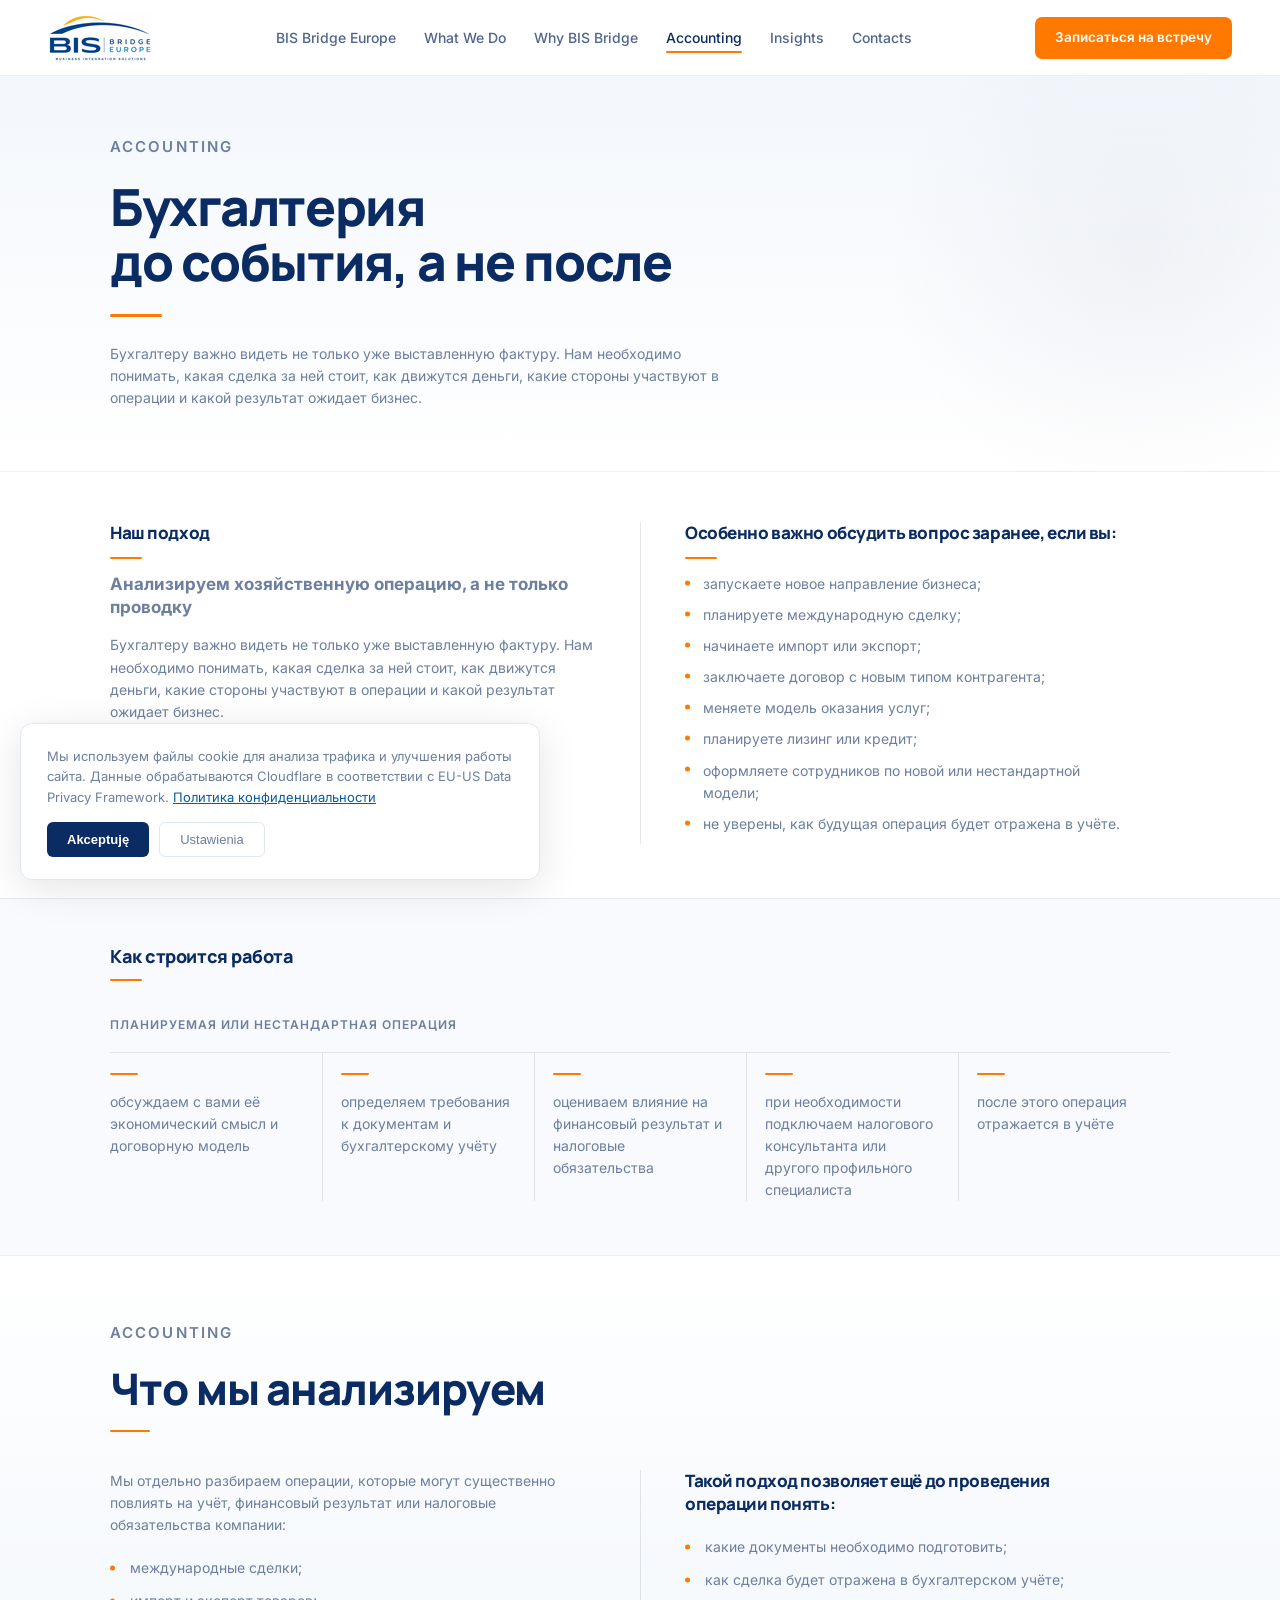
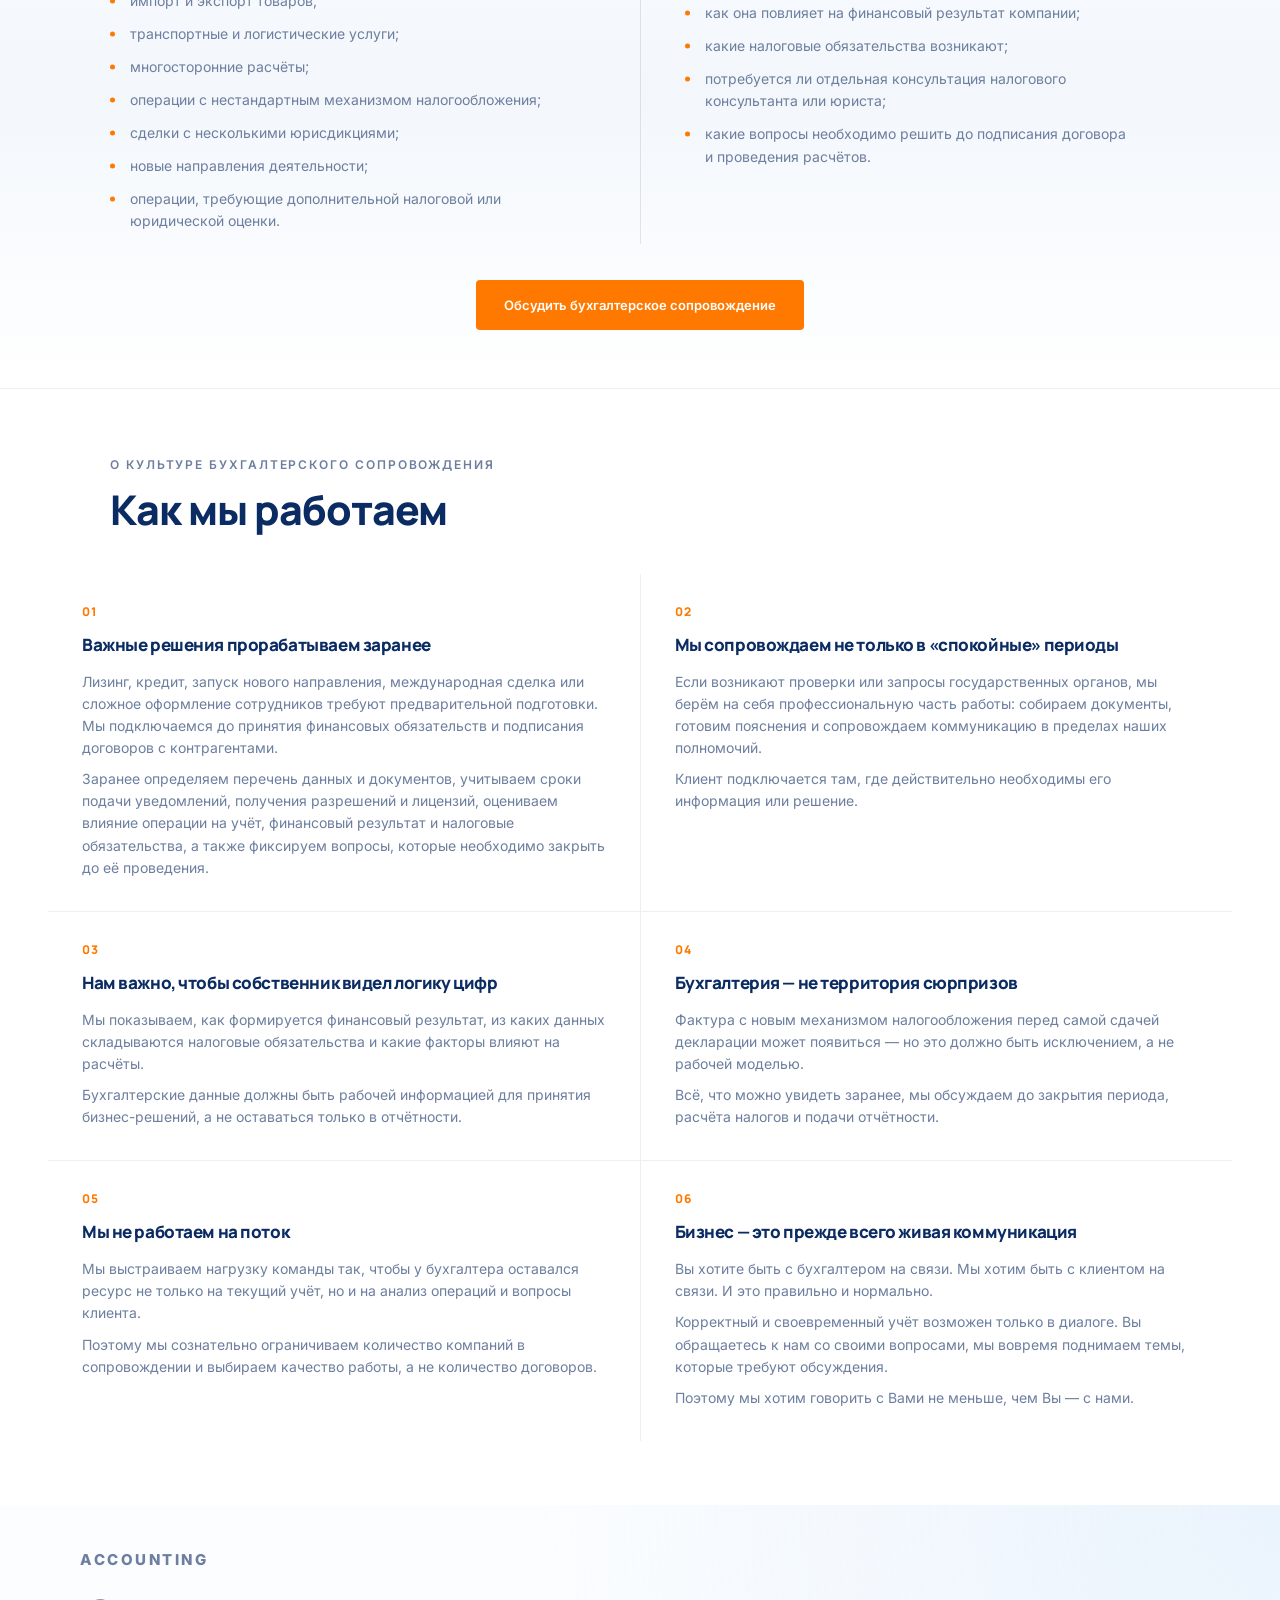
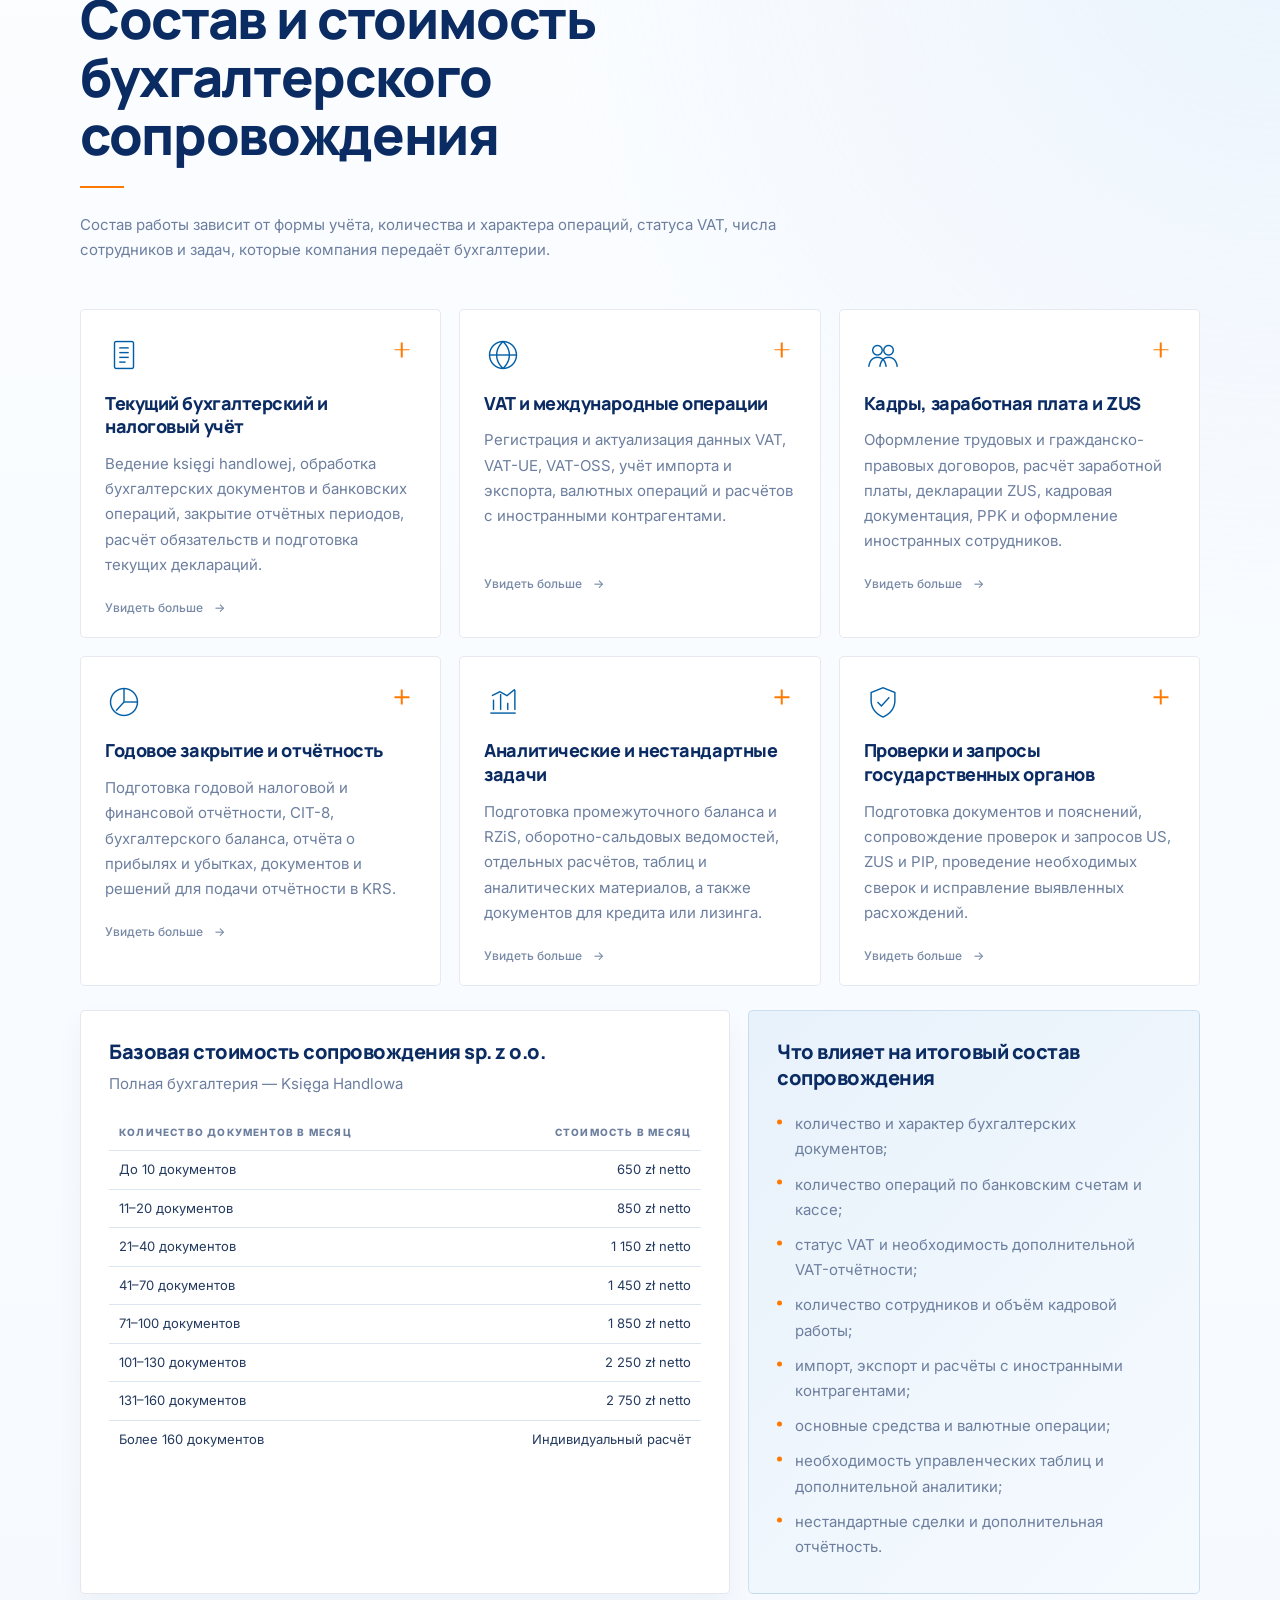
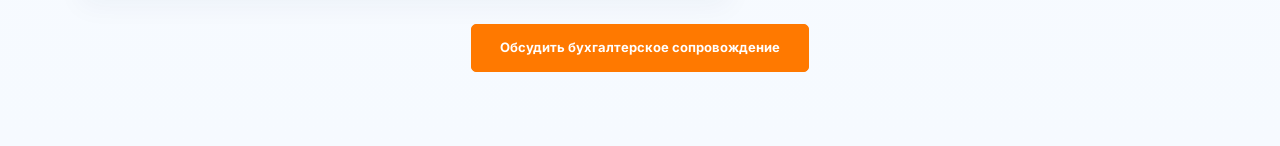
==== accounting.html @ 885279cf "Add files via upload" ====
<!DOCTYPE html>
<html lang="ru">
<head>
  <meta charset="UTF-8">
  <meta name="viewport" content="width=device-width, initial-scale=1.0">
  <meta name="robots" content="index, follow">
  <meta name="description" content="Полный комплекс услуг по регистрации Sp. z o.o., открытию счетов в банках ЕС, юридическому и бухгалтерскому сопровождению вашей компании.">
  <title>Accounting | BIS Bridge Europe</title>
  <meta property="og:title" content="BIS BRIDGE EUROPE | Интеграция и сопровождение бизнеса в ЕС">
  <meta property="og:description" content="Полный комплекс услуг по регистрации Sp. z o.o., открытию счетов в банках ЕС, юридическому и бухгалтерскому сопровождению вашей компании.">
  <meta property="og:type" content="website">
  <link rel="preconnect" href="https://fonts.googleapis.com">
  <link rel="preconnect" href="https://fonts.gstatic.com" crossorigin>
  <link href="https://fonts.googleapis.com/css2?family=Inter:wght@400;500;600&family=Manrope:wght@600;700;800&display=swap" rel="stylesheet">
  












































  <link rel="stylesheet" href="site.css">
</head>
<body data-page="accounting">
<bis-bridge-nav></bis-bridge-nav>
<script>
(() => {
  const host = document.querySelector('bis-bridge-nav');
  if (!host) return;
  const active = document.body.dataset.page || '';
  const root = host.attachShadow({mode:'open'});
  const links = [
    ['home','index.html','BIS Bridge Europe'],
    ['what','what-we-do.html','What We Do'],
    ['why','why-bis-bridge.html','Why BIS Bridge'],
    ['accounting','accounting.html','Accounting'],
    ['insights','#','Insights'],
    ['contacts','contacts.html','Contacts']
  ];
  root.innerHTML = `
    <style>
      :host{display:block;width:100%;height:76px;position:relative;z-index:500;}
      *,*::before,*::after{box-sizing:border-box;margin:0;padding:0}
      a{color:inherit;text-decoration:none}
      .header{position:relative;width:100%;height:76px;background:rgba(255,255,255,.96);backdrop-filter:blur(14px);border-bottom:1px solid rgba(11,43,99,.08);font-family:'Inter',sans-serif;color:#0b2b63;}
      .header-inner{width:min(1320px,100%);height:100%;margin:0 auto;padding:0 48px;display:flex;align-items:center;justify-content:space-between;gap:30px;}
      .logo img{width:104px;height:48px;object-fit:contain;display:block;}
      nav{flex:1;}
      .main-menu{display:flex;align-items:center;justify-content:center;gap:28px;list-style:none;}
      .main-menu a{position:relative;font-size:14px;font-weight:500;color:#0b2b63;opacity:.72;white-space:nowrap;}
      .main-menu a.active{opacity:1;}
      .main-menu a.active::after{content:'';position:absolute;left:0;right:0;bottom:-7px;height:2px;border-radius:10px;background:#ff7900;}
      .header-button{min-height:42px;padding:0 20px;display:inline-flex;align-items:center;justify-content:center;border-radius:7px;background:#ff7900;color:#fff;font-size:13.5px;font-weight:600;white-space:nowrap;}
      @media(max-width:1100px){.header-inner{padding-left:28px;padding-right:28px}.main-menu{gap:18px}.main-menu a{font-size:13px}}
      @media(max-width:940px){.main-menu{display:none}}
      @media(max-width:680px){:host{height:70px}.header{height:70px}.header-inner{padding-left:20px;padding-right:20px}.header-button{display:none}}
    </style>
    <header class="header">
      <div class="header-inner">
        <a href="index.html" class="logo" aria-label="BIS Bridge Europe"><img src="bis-bridge-logo.png" alt="BIS Bridge Europe"></a>
        <nav aria-label="Основная навигация"><ul class="main-menu">
          ${links.map(([key,href,label]) => `<li><a href="${href}" class="${active===key?'active':''}">${label}</a></li>`).join('')}
        </ul></nav>
        <a href="contacts.html#contact-form" class="header-button">Записаться на встречу</a>
      </div>
    </header>`;
})();
</script>
<!-- ========== ЭКРАН: БУХГАЛТЕРСКОЕ СОПРОВОЖДЕНИЕ ========== -->


<section class="acc-hero" aria-label="Бухгалтерия">
  <div class="acc-shell">
    <p class="acc-kicker">ACCOUNTING</p>
    <h2 class="acc-hero-title">
      Бухгалтерия<br>до события, а не после
    </h2>
    <p class="acc-hero-text">
      Бухгалтеру важно видеть не только уже выставленную фактуру.
      Нам необходимо понимать, какая сделка за ней стоит, как движутся деньги,
      какие стороны участвуют в операции и какой результат ожидает бизнес.
    </p>
  </div>
</section>

<section class="acc-approach" aria-label="Наш подход">
  <div class="acc-shell">
    <div class="acc-two-col">
      <article class="acc-col">
        <h3 class="acc-col-title">Наш подход</h3>
        <p class="acc-col-subtitle">Анализируем хозяйственную операцию, а не только проводку</p>
        <p class="acc-col-text">
          Бухгалтеру важно видеть не только уже выставленную фактуру.
          Нам необходимо понимать, какая сделка за ней стоит, как движутся деньги,
          какие стороны участвуют в операции и какой результат ожидает бизнес.
        </p>
      </article>
      <article class="acc-col">
        <h3 class="acc-col-title">Особенно важно обсудить вопрос заранее, если вы:</h3>
        <ul class="acc-list">
          <li>запускаете новое направление бизнеса;</li>
          <li>планируете международную сделку;</li>
          <li>начинаете импорт или экспорт;</li>
          <li>заключаете договор с новым типом контрагента;</li>
          <li>меняете модель оказания услуг;</li>
          <li>планируете лизинг или кредит;</li>
          <li>оформляете сотрудников по новой или нестандартной модели;</li>
          <li>не уверены, как будущая операция будет отражена в учёте.</li>
        </ul>
      </article>
    </div>
  </div>
</section>

<section class="acc-process" aria-label="Как строится работа">
  <div class="acc-shell">
    <div class="acc-process-head">
      <h3 class="acc-process-title">Как строится работа</h3>
    </div>
    <p class="acc-process-start">Планируемая или нестандартная операция</p>
    <div class="acc-steps">
      <article class="acc-step">
        <p>обсуждаем с вами её экономический смысл и договорную модель</p>
      </article>
      <article class="acc-step">
        <p>определяем требования к документам и бухгалтерскому учёту</p>
      </article>
      <article class="acc-step">
        <p>оцениваем влияние на финансовый результат и налоговые обязательства</p>
      </article>
      <article class="acc-step">
        <p>при необходимости подключаем налогового консультанта или другого профильного специалиста</p>
      </article>
      <article class="acc-step">
        <p>после этого операция отражается в учёте</p>
      </article>
    </div>
  </div>
</section>

<section class="acc-analysis" aria-label="Что мы анализируем">
  <div class="acc-shell">
    <header class="acc-analysis-header">
      <p class="acc-kicker">ACCOUNTING</p>
      <h2 class="acc-analysis-title">Что мы анализируем</h2>
    </header>
    <div class="acc-two-col">
      <article class="acc-col">
        <p class="acc-analysis-intro">
          Мы отдельно разбираем операции, которые могут существенно повлиять
          на учёт, финансовый результат или налоговые обязательства компании:
        </p>
        <ul class="acc-analysis-list">
          <li>международные сделки;</li>
          <li>импорт и экспорт товаров;</li>
          <li>транспортные и логистические услуги;</li>
          <li>многосторонние расчёты;</li>
          <li>операции с нестандартным механизмом налогообложения;</li>
          <li>сделки с несколькими юрисдикциями;</li>
          <li>новые направления деятельности;</li>
          <li>операции, требующие дополнительной налоговой или юридической оценки.</li>
        </ul>
      </article>
      <article class="acc-col">
        <h3 class="acc-analysis-subtitle">Такой подход позволяет ещё до проведения операции понять:</h3>
        <ul class="acc-analysis-list">
          <li>какие документы необходимо подготовить;</li>
          <li>как сделка будет отражена в бухгалтерском учёте;</li>
          <li>как она повлияет на финансовый результат компании;</li>
          <li>какие налоговые обязательства возникают;</li>
          <li>потребуется ли отдельная консультация налогового консультанта или юриста;</li>
          <li>какие вопросы необходимо решить до подписания договора и проведения расчётов.</li>
        </ul>
      </article>
    </div>
    <div class="acc-cta">
      <a class="acc-cta-btn" href="contacts.html#contact-form">Обсудить бухгалтерское сопровождение</a>
    </div>
  </div>
</section>

<!-- ========== КУЛЬТУРА БУХГАЛТЕРСКОГО СОПРОВОЖДЕНИЯ ========== -->


<section class="acc-culture" aria-label="О культуре бухгалтерского сопровождения">
  <div class="acc-shell">
    <header class="acc-culture-header">
      <p class="acc-culture-label">О культуре бухгалтерского сопровождения</p>
      <h2 class="acc-culture-title">Как мы работаем</h2>
      <p class="acc-culture-intro"></p>
    </header>
  </div>

  <div style="max-width:1320px;margin:0 auto;padding:0 48px;">
    <div class="acc-culture-grid">

      <article class="acc-culture-card">
        <span class="acc-culture-num">01</span>
        <h3 class="acc-culture-card-title">Важные решения прорабатываем заранее</h3>
        <p class="acc-culture-card-text">Лизинг, кредит, запуск нового направления, международная сделка или сложное оформление сотрудников требуют предварительной подготовки. Мы подключаемся до принятия финансовых обязательств и подписания договоров с контрагентами.</p>
        <p class="acc-culture-card-text">Заранее определяем перечень данных и документов, учитываем сроки подачи уведомлений, получения разрешений и лицензий, оцениваем влияние операции на учёт, финансовый результат и налоговые обязательства, а также фиксируем вопросы, которые необходимо закрыть до её проведения.</p>
      </article>

      <article class="acc-culture-card">
        <span class="acc-culture-num">02</span>
        <h3 class="acc-culture-card-title">Мы сопровождаем не только в «спокойные» периоды</h3>
        <p class="acc-culture-card-text">Если возникают проверки или запросы государственных органов, мы берём на себя профессиональную часть работы: собираем документы, готовим пояснения и сопровождаем коммуникацию в пределах наших полномочий.</p>
        <p class="acc-culture-card-text">Клиент подключается там, где действительно необходимы его информация или решение.</p>
      </article>

      <article class="acc-culture-card">
        <span class="acc-culture-num">03</span>
        <h3 class="acc-culture-card-title">Нам важно, чтобы собственник видел логику цифр</h3>
        <p class="acc-culture-card-text">Мы показываем, как формируется финансовый результат, из каких данных складываются налоговые обязательства и какие факторы влияют на расчёты.</p>
        <p class="acc-culture-card-text">Бухгалтерские данные должны быть рабочей информацией для принятия бизнес-решений, а не оставаться только в отчётности.</p>
      </article>

      <article class="acc-culture-card">
        <span class="acc-culture-num">04</span>
        <h3 class="acc-culture-card-title">Бухгалтерия — не территория сюрпризов</h3>
        <p class="acc-culture-card-text">Фактура с новым механизмом налогообложения перед самой сдачей декларации может появиться — но это должно быть исключением, а не рабочей моделью.</p>
        <p class="acc-culture-card-text">Всё, что можно увидеть заранее, мы обсуждаем до закрытия периода, расчёта налогов и подачи отчётности.</p>
      </article>

      <article class="acc-culture-card">
        <span class="acc-culture-num">05</span>
        <h3 class="acc-culture-card-title">Мы не работаем на поток</h3>
        <p class="acc-culture-card-text">Мы выстраиваем нагрузку команды так, чтобы у бухгалтера оставался ресурс не только на текущий учёт, но и на анализ операций и вопросы клиента.</p>
        <p class="acc-culture-card-text">Поэтому мы сознательно ограничиваем количество компаний в сопровождении и выбираем качество работы, а не количество договоров.</p>
      </article>

      <article class="acc-culture-card">
        <span class="acc-culture-num">06</span>
        <h3 class="acc-culture-card-title">Бизнес — это прежде всего живая коммуникация</h3>
        <p class="acc-culture-card-text">Вы хотите быть с бухгалтером на связи. Мы хотим быть с клиентом на связи. И это правильно и нормально.</p>
        <p class="acc-culture-card-text">Корректный и своевременный учёт возможен только в диалоге. Вы обращаетесь к нам со своими вопросами, мы вовремя поднимаем темы, которые требуют обсуждения.</p>
        <p class="acc-culture-card-text">Поэтому мы хотим говорить с Вами не меньше, чем Вы — с нами.</p>
      </article>

    </div>

  </div>
</section>
  

  <section class="accounting-pricing" aria-labelledby="accounting-pricing-title">
    <div class="ap-shell">

      <header class="ap-header">
        <p class="ap-kicker">ACCOUNTING</p>
        <h2 class="ap-title" id="accounting-pricing-title">
          Состав и стоимость<br>
          бухгалтерского сопровождения
        </h2>
        <p class="ap-lead">
          Состав работы зависит от формы учёта, количества и характера операций,
          статуса VAT, числа сотрудников и задач, которые компания передаёт бухгалтерии.
        </p>
      </header>

      <div class="ap-services">

        <article class="ap-service">
          <div class="ap-service__main">
            <div class="ap-service__top">
              <div class="ap-icon" aria-hidden="true">
                <img src="accounting-service-1.png" alt="" aria-hidden="true">
              </div>
              <button class="ap-toggle" type="button" aria-label="Раскрыть описание"></button>
            </div>
            <h3>Текущий бухгалтерский и налоговый учёт</h3>
            <p class="ap-service__summary">
              Ведение księgi handlowej, обработка бухгалтерских документов и банковских операций,
              закрытие отчётных периодов, расчёт обязательств и подготовка текущих деклараций.
            </p>
            <div class="ap-more">Увидеть больше <span>→</span></div>
          </div>
          <div class="ap-service__details">
            <div class="ap-service__details-inner">
              <p>
                Ведение księgi handlowej, обработка бухгалтерских документов и банковских операций,
                закрытие отчётных периодов, расчёт обязательств и подготовка текущих деклараций.
              </p>
            </div>
          </div>
        </article>

        <article class="ap-service">
          <div class="ap-service__main">
            <div class="ap-service__top">
              <div class="ap-icon" aria-hidden="true">
                <img src="accounting-service-2.png" alt="" aria-hidden="true">
              </div>
              <button class="ap-toggle" type="button" aria-label="Раскрыть описание"></button>
            </div>
            <h3>VAT и международные операции</h3>
            <p class="ap-service__summary">
              Регистрация и актуализация данных VAT, VAT-UE, VAT-OSS, учёт импорта и экспорта,
              валютных операций и расчётов с иностранными контрагентами.
            </p>
            <div class="ap-more">Увидеть больше <span>→</span></div>
          </div>
          <div class="ap-service__details">
            <div class="ap-service__details-inner">
              <p>
                Регистрация и актуализация данных VAT, VAT-UE, VAT-OSS, учёт импорта и экспорта,
                валютных операций и расчётов с иностранными контрагентами.
              </p>
            </div>
          </div>
        </article>

        <article class="ap-service">
          <div class="ap-service__main">
            <div class="ap-service__top">
              <div class="ap-icon" aria-hidden="true">
                <img src="accounting-service-3.png" alt="" aria-hidden="true">
              </div>
              <button class="ap-toggle" type="button" aria-label="Раскрыть описание"></button>
            </div>
            <h3>Кадры, заработная плата и ZUS</h3>
            <p class="ap-service__summary">
              Оформление трудовых и гражданско-правовых договоров, расчёт заработной платы,
              декларации ZUS, кадровая документация, PPK и оформление иностранных сотрудников.
            </p>
            <div class="ap-more">Увидеть больше <span>→</span></div>
          </div>
          <div class="ap-service__details">
            <div class="ap-service__details-inner">
              <p>
                Оформление трудовых и гражданско-правовых договоров, расчёт заработной платы,
                декларации ZUS, кадровая документация, PPK и оформление иностранных сотрудников.
              </p>
            </div>
          </div>
        </article>

        <article class="ap-service">
          <div class="ap-service__main">
            <div class="ap-service__top">
              <div class="ap-icon" aria-hidden="true">
                <img src="accounting-service-4.png" alt="" aria-hidden="true">
              </div>
              <button class="ap-toggle" type="button" aria-label="Раскрыть описание"></button>
            </div>
            <h3>Годовое закрытие и отчётность</h3>
            <p class="ap-service__summary">
              Подготовка годовой налоговой и финансовой отчётности, CIT-8, бухгалтерского баланса,
              отчёта о прибылях и убытках, документов и решений для подачи отчётности в KRS.
            </p>
            <div class="ap-more">Увидеть больше <span>→</span></div>
          </div>
          <div class="ap-service__details">
            <div class="ap-service__details-inner">
              <p>
                Подготовка годовой налоговой и финансовой отчётности, CIT-8, бухгалтерского баланса,
                отчёта о прибылях и убытках, документов и решений для подачи отчётности в KRS.
              </p>
            </div>
          </div>
        </article>

        <article class="ap-service">
          <div class="ap-service__main">
            <div class="ap-service__top">
              <div class="ap-icon" aria-hidden="true">
                <img src="accounting-service-5.png" alt="" aria-hidden="true">
              </div>
              <button class="ap-toggle" type="button" aria-label="Раскрыть описание"></button>
            </div>
            <h3>Аналитические и нестандартные задачи</h3>
            <p class="ap-service__summary">
              Подготовка промежуточного баланса и RZiS, оборотно-сальдовых ведомостей,
              отдельных расчётов, таблиц и аналитических материалов, а также документов для кредита или лизинга.
            </p>
            <div class="ap-more">Увидеть больше <span>→</span></div>
          </div>
          <div class="ap-service__details">
            <div class="ap-service__details-inner">
              <p>
                Подготовка промежуточного баланса и RZiS, оборотно-сальдовых ведомостей,
                отдельных расчётов, таблиц и аналитических материалов, а также документов для кредита или лизинга.
              </p>
            </div>
          </div>
        </article>

        <article class="ap-service">
          <div class="ap-service__main">
            <div class="ap-service__top">
              <div class="ap-icon" aria-hidden="true">
                <img src="accounting-service-6.png" alt="" aria-hidden="true">
              </div>
              <button class="ap-toggle" type="button" aria-label="Раскрыть описание"></button>
            </div>
            <h3>Проверки и запросы государственных органов</h3>
            <p class="ap-service__summary">
              Подготовка документов и пояснений, сопровождение проверок и запросов US, ZUS и PIP,
              проведение необходимых сверок и исправление выявленных расхождений.
            </p>
            <div class="ap-more">Увидеть больше <span>→</span></div>
          </div>
          <div class="ap-service__details">
            <div class="ap-service__details-inner">
              <p>
                Подготовка документов и пояснений, сопровождение проверок и запросов US, ZUS и PIP,
                проведение необходимых сверок и исправление выявленных расхождений.
              </p>
            </div>
          </div>
        </article>

      </div>

      <div class="ap-lower">

        <section class="ap-panel ap-panel--price" aria-labelledby="price-title">
          <h3 id="price-title">Базовая стоимость сопровождения sp. z o.o.</h3>
          <p class="ap-panel__sub">Полная бухгалтерия — Księga Handlowa</p>

          <div class="ap-price-scroll">
            <table class="ap-price-table">
              <thead>
                <tr>
                  <th>Количество документов в месяц</th>
                  <th>Стоимость в месяц</th>
                </tr>
              </thead>
              <tbody>
                <tr><td>До 10 документов</td><td>650 zł netto</td></tr>
                <tr><td>11–20 документов</td><td>850 zł netto</td></tr>
                <tr><td>21–40 документов</td><td>1 150 zł netto</td></tr>
                <tr><td>41–70 документов</td><td>1 450 zł netto</td></tr>
                <tr><td>71–100 документов</td><td>1 850 zł netto</td></tr>
                <tr><td>101–130 документов</td><td>2 250 zł netto</td></tr>
                <tr><td>131–160 документов</td><td>2 750 zł netto</td></tr>
                <tr><td>Более 160 документов</td><td>Индивидуальный расчёт</td></tr>
              </tbody>
            </table>
          </div>
        </section>

        <section class="ap-panel ap-panel--factors" aria-labelledby="factors-title">
          <h3 id="factors-title">Что влияет на итоговый состав сопровождения</h3>

          <ul class="ap-factors">
            <li>количество и характер бухгалтерских документов;</li>
            <li>количество операций по банковским счетам и кассе;</li>
            <li>статус VAT и необходимость дополнительной VAT-отчётности;</li>
            <li>количество сотрудников и объём кадровой работы;</li>
            <li>импорт, экспорт и расчёты с иностранными контрагентами;</li>
            <li>основные средства и валютные операции;</li>
            <li>необходимость управленческих таблиц и дополнительной аналитики;</li>
            <li>нестандартные сделки и дополнительная отчётность.</li>
          </ul>
        </section>

      </div>

      <div class="ap-cta">
        <a class="ap-button" href="contacts.html#contact-form">
          Обсудить бухгалтерское сопровождение
        </a>
      </div>

    </div>
  </section>

  <script>
    document.querySelectorAll(".ap-service").forEach((card) => {
      const button = card.querySelector(".ap-toggle");

      button.addEventListener("click", () => {
        const isOpen = card.classList.toggle("is-open");
        button.setAttribute("aria-expanded", String(isOpen));
      });

      card.addEventListener("keydown", (event) => {
        if (event.key === "Escape") {
          card.classList.remove("is-open");
          button.setAttribute("aria-expanded", "false");
        }
      });
    });
  </script>


<!-- COOKIE -->
<div class="cookie hidden" id="cookie">
  <p>Мы используем файлы cookie для анализа трафика и улучшения работы сайта. Данные обрабатываются Cloudflare в соответствии с EU-US Data Privacy Framework. <a onclick="openPrivacy()">Политика конфиденциальности</a></p>
  <div class="cookie-btns">
    <button class="c-acc" onclick="acceptCookie()">Akceptuję</button>
    <button class="c-set" onclick="declineCookie()">Ustawienia</button>
  </div>
</div>

<!-- PRIVACY MODAL -->
<div class="modal-overlay" id="privacy-modal">
  <div class="modal">
    <button class="modal-close" onclick="closePrivacy()">✕</button>
    <h2>Polityka Prywatności</h2>
    <div class="modal-sub">RODO / GDPR · Ostatnia aktualizacja: 2025</div>
    <h3>1. Administrator danych</h3>
    <p><strong>INTEGRIA GROUP Sp. z o.o.</strong><br>NIP: 6793358307<br>ul. Zamknięta 10 lok. 1.5, 30-554 Kraków, Polska<br>E-mail: <a href="mailto:info@bisbridge.eu" style="color:#005ea6">info@bisbridge.eu</a></p>
    <h3>2. Cel przetwarzania danych</h3>
    <ul><li>Obsługa zapytań przesłanych przez formularz kontaktowy</li><li>Przygotowanie ofert i zawarcie umów</li><li>Analiza ruchu na stronie (Cloudflare Analytics)</li></ul>
    <h3>3. Prawa użytkownika</h3>
    <ul><li>Prawo dostępu do danych</li><li>Prawo do sprostowania danych</li><li>Prawo do usunięcia danych (prawo do bycia zapomnianym)</li><li>Prawo do cofnięcia zgody w dowolnym momencie</li></ul>
    <h3>4. Przekazywanie danych</h3>
    <p>Dane mogą być przetwarzane przez Cloudflare Inc. w ramach EU-US Data Privacy Framework.</p>
    <h3>5. Kontakt</h3>
    <p><a href="mailto:info@bisbridge.eu" style="color:#005ea6">info@bisbridge.eu</a></p>
    <div style="margin-top:28px;text-align:right">
      <button onclick="closePrivacy()" style="background:#0b2b63;color:#fff;border:none;padding:10px 24px;border-radius:6px;font-size:14px;font-weight:600;cursor:pointer">Zamknij</button>
    </div>
  </div>
</div>


<script>
(() => {
  const cookie = document.getElementById('cookie');
  const modal = document.getElementById('privacy-modal');
  if (cookie && !localStorage.getItem('cookie-ok')) {
    setTimeout(() => cookie.classList.remove('hidden'), 1500);
  }
  window.acceptCookie = function(){ localStorage.setItem('cookie-ok','1'); if(cookie) cookie.classList.add('hidden'); };
  window.declineCookie = function(){ localStorage.setItem('cookie-ok','0'); if(cookie) cookie.classList.add('hidden'); };
  window.openPrivacy = function(){ if(modal) modal.classList.add('open'); };
  window.closePrivacy = function(){ if(modal) modal.classList.remove('open'); };
  if (modal) modal.addEventListener('click', e => { if(e.target===modal) window.closePrivacy(); });
})();
</script>
</body>
</html>
---- site.css ----
*,*::before,*::after{box-sizing:border-box;margin:0;padding:0}
    :root{
      --navy:#0b2b63;
      --navy2:#005ea6;
      --orange:#ff7900;
      --orange2:#ff7900;
      --white:#fff;
      --gray:#6d7f9f;
      --F:'Manrope',sans-serif;
      --B:'Inter',sans-serif;
    }
    html{scroll-behavior:smooth}
    body{font-family:var(--B);color:var(--navy);background:#fff;-webkit-font-smoothing:antialiased;overflow-x:hidden}

    /* ══ NAV ══ */
    nav{
      position:fixed;top:0;left:0;right:0;z-index:200;
      background:rgba(255,255,255,0.97);
      backdrop-filter:blur(14px);
      border-bottom:1px solid rgba(11,27,61,0.08);
      height:72px;
    }
    .nav-in{
      max-width:1320px;margin:0 auto;height:100%;
      padding:0 48px;
      display:flex;align-items:center;justify-content:space-between;
    }
    .logo{display:flex;align-items:center;text-decoration:none}
    .logo-img{height:48px;width:auto;display:block}
    .logo-top{display:flex;align-items:center;gap:8px}
    .logo-bis{font-family:var(--F);font-weight:800;font-size:24px;color:var(--navy);letter-spacing:-.01em}
    .logo-div{width:1px;height:26px;background:rgba(11,27,61,0.2)}
    .logo-right{display:flex;flex-direction:column;line-height:1.15}
    .logo-be{font-family:var(--F);font-weight:700;font-size:12px;color:var(--navy);letter-spacing:.06em}
    .logo-sub{font-size:7.5px;font-weight:500;letter-spacing:.2em;color:var(--gray);text-transform:uppercase;margin-top:4px}
    .nl{display:flex;align-items:center;gap:28px;list-style:none}
    .nl a{font-size:14px;font-weight:500;color:var(--navy);opacity:.72;text-decoration:none;transition:opacity .2s;white-space:nowrap}
    .nl a:hover,.act{opacity:1 !important}
    .act{border-bottom:2px solid var(--orange);padding-bottom:2px}
    .nav-btn{
      opacity:1 !important;
      display:inline-flex;align-items:center;gap:7px;
      background:var(--orange2);color:#fff !important;
      padding:10px 20px;border-radius:7px;
      font-size:13.5px !important;font-weight:600 !important;
      transition:background .2s !important;border-bottom:none !important;
    }
    .nav-btn:hover{background:var(--orange) !important}
    .burger{display:none;flex-direction:column;gap:5px;background:none;border:none;cursor:pointer;padding:4px}
    .burger span{display:block;width:24px;height:2px;background:var(--navy);border-radius:2px}

    /* ══ HERO — фото на весь экран ══ */
    .hero{
      position:relative;
      width:100%;
      min-height:100vh;
      padding-top:72px;
      overflow:hidden;
      background:#C8DDF0;
    }

    /* Фото — абсолютный фон */
    .hero-bg{
      position:absolute;
      inset:0;
      z-index:0;
    }
    .hero-bg img{
      width:100%;height:100%;
      object-fit:cover;
      object-position:center center;
      display:block;
    }
    /* Градиент — делает левую часть читаемой */
    .hero-bg::after{
      content:'';
      position:absolute;inset:0;
      background:linear-gradient(
        to right,
        rgba(237,244,253,0.96) 0%,
        rgba(220,235,250,0.90) 28%,
        rgba(200,220,242,0.65) 50%,
        rgba(180,205,235,0.20) 70%,
        rgba(180,205,235,0) 100%
      );
    }

    /* Контент поверх фото */
    .hero-content{
      position:relative;
      z-index:10;
      padding:90px 72px 0;
      max-width:640px;
    }

    .h1-dark{
      font-family:var(--F);
      font-size:clamp(44px,5.5vw,72px);
      font-weight:800;line-height:1.05;
      color:var(--navy);
    }
    .h1-orange{
      font-family:var(--F);
      font-size:clamp(44px,5.5vw,72px);
      font-weight:800;line-height:1.05;
      color:var(--orange2);
      margin-bottom:20px;
    }
    .rule{width:44px;height:3px;background:var(--orange);border-radius:2px;margin-bottom:22px}
    .hero-sub{
      font-size:17px;font-weight:400;
      color:var(--navy);opacity:.78;
      line-height:1.7;max-width:420px;
      margin-bottom:40px;
    }

    /* Кнопки */
    .btns{display:flex;gap:14px;flex-wrap:wrap}
    .btn-f{
      display:inline-flex;align-items:center;gap:8px;
      background:var(--orange2);color:#fff;
      padding:14px 28px;border-radius:7px;
      font-size:15px;font-weight:600;text-decoration:none;
      transition:background .2s,transform .15s;
    }
    .btn-f:hover{background:var(--orange);transform:translateY(-1px)}
    .btn-o{
      display:inline-flex;align-items:center;gap:8px;
      background:rgba(255,255,255,0.75);color:var(--navy);
      padding:14px 24px;border-radius:7px;
      font-size:15px;font-weight:500;text-decoration:none;
      border:1.5px solid rgba(11,27,61,0.22);
      backdrop-filter:blur(6px);
      transition:border-color .2s,background .2s;
    }
    .btn-o:hover{border-color:var(--navy);background:rgba(255,255,255,0.9)}
    .arr{width:15px;height:15px;stroke:currentColor;fill:none;stroke-width:2;stroke-linecap:round}

    /* ══ 3 ИКОНКИ — внизу hero поверх фото ══ */
    .pillars-wrap{
      position:relative;
      z-index:10;
      padding:48px 72px 56px;
    }
    .pillars{
      display:flex;
      gap:0;
      max-width:560px;
      border-top:1px solid rgba(11,27,61,0.15);
      padding-top:32px;
    }
    .pill{
      flex:1;
      padding-right:32px;
      border-right:1px solid rgba(11,27,61,0.12);
      margin-right:32px;
    }
    .pill:last-child{border-right:none;padding-right:0;margin-right:0}
    .pill-icon{
      width:40px;height:40px;
      margin-bottom:16px;
    }
    .pill-icon svg{
      width:40px;height:40px;
      stroke:var(--navy);fill:none;
      stroke-width:1.5;stroke-linecap:round;stroke-linejoin:round;
    }
    .pill-t{
      font-family:var(--F);
      font-size:14px;font-weight:700;
      color:var(--navy);margin-bottom:6px;
    }
    .pill-d{font-size:13px;color:var(--gray);line-height:1.55}

    /* ══ COOKIE ══ */
    .cookie{
      position:fixed;bottom:20px;left:20px;
      max-width:520px;background:#fff;
      border:1px solid #e2e8f0;border-radius:12px;
      padding:22px 26px;box-shadow:0 8px 40px rgba(0,0,0,.11);
      z-index:999;
    }
    .cookie.hidden{display:none}
    .cookie p{font-size:13px;color:var(--gray);line-height:1.6;margin-bottom:14px}
    .cookie p a{color:var(--navy2);text-decoration:underline;cursor:pointer}
    .cookie-btns{display:flex;gap:10px}
    .c-acc{background:var(--navy);color:#fff;border:none;padding:9px 20px;border-radius:6px;font-size:13px;font-weight:600;cursor:pointer;transition:background .2s}
    .c-acc:hover{background:var(--navy2)}
    .c-set{background:transparent;color:var(--gray);border:1px solid #e2e8f0;padding:9px 20px;border-radius:6px;font-size:13px;cursor:pointer}

    /* ══ MODAL ══ */
    .modal-overlay{display:none;position:fixed;inset:0;background:rgba(11,27,61,.45);z-index:1000;align-items:center;justify-content:center;padding:20px}
    .modal-overlay.open{display:flex}
    .modal{background:#fff;border-radius:14px;max-width:660px;width:100%;max-height:85vh;overflow-y:auto;padding:40px;box-shadow:0 20px 60px rgba(0,0,0,.18)}
    .modal h2{font-family:var(--F);font-size:22px;font-weight:800;color:var(--navy);margin-bottom:6px}
    .modal-sub{font-size:13px;color:var(--gray);margin-bottom:24px}
    .modal h3{font-family:var(--F);font-size:15px;font-weight:700;color:var(--navy);margin:20px 0 8px}
    .modal p,.modal li{font-size:13.5px;color:#374151;line-height:1.7}
    .modal ul{padding-left:18px;margin-top:6px}
    .modal-close{float:right;background:none;border:none;font-size:22px;color:var(--gray);cursor:pointer}

    .next{padding:80px 48px;text-align:center;color:var(--gray);font-size:13px;background:#f8fafc;border-top:1px solid #e8eef5}

/* ══ SCREEN 2 — WHAT WE DO ══ */
.s2{position:relative;overflow:hidden;padding:110px 64px 96px;background:radial-gradient(circle at 84% -10%,rgba(173,211,242,.34),transparent 34%),linear-gradient(180deg,#EAF4FD 0%,#F7FBFF 24%,#FBFDFF 58%,#F4F9FE 100%)}
.s2::before{content:"";position:absolute;inset:0;pointer-events:none;background:radial-gradient(circle at 6% 3%,rgba(255,255,255,.95),transparent 28%),radial-gradient(circle at 50% 100%,rgba(213,230,246,.32),transparent 42%)}
.s2-container{position:relative;z-index:1;width:min(1240px,100%);margin:0 auto}
.s2-intro{max-width:100%;margin-bottom:58px;text-align:center}
.s2-title{font-family:var(--F);font-size:clamp(32px,3.8vw,56px);line-height:1.05;font-weight:800;letter-spacing:-.03em;color:var(--navy);margin-bottom:18px}
.s2-sub{max-width:600px;font-size:18px;line-height:1.7;color:var(--gray);margin:0 auto}
.s2-services{display:grid;grid-template-columns:repeat(6,minmax(0,1fr));gap:18px;align-items:stretch;margin-bottom:80px}
.s2-card{grid-column:span 2;min-height:300px;display:flex;flex-direction:column;padding:34px 30px 30px;background:rgba(255,255,255,.88);border:1px solid rgba(255,255,255,.74);border-radius:22px;box-shadow:0 18px 45px rgba(25,56,104,.08);backdrop-filter:blur(8px);transition:transform .25s ease,box-shadow .25s ease,background .25s ease}
.s2-card--offset{grid-column:2 / span 2}
.s2-card:last-child{grid-column:4 / span 2}
.s2-card:hover{transform:translateY(-4px);box-shadow:0 24px 60px rgba(25,56,104,.12);background:#fff}
.s2-num{font-size:12px;font-weight:700;letter-spacing:.18em;color:var(--orange2);margin-bottom:22px}
.s2-card-title{font-family:var(--F);font-size:20px;line-height:1.32;font-weight:800;color:var(--navy);margin-bottom:16px}
.s2-card-text{font-size:15px;line-height:1.7;color:var(--gray);margin-bottom:26px}
.s2-more{margin-top:auto;align-self:flex-start;display:inline-flex;align-items:center;gap:8px;color:var(--orange2);font-size:14px;font-weight:600;text-decoration:none}
.s2-more span{display:inline-block;transition:transform .2s ease}
.s2-card:hover .s2-more span{transform:translateX(5px)}
.s2-system{text-align:center}
.s2-sys-head{font-family:var(--F);font-size:28px;line-height:1.15;font-weight:800;color:var(--navy);margin-bottom:32px;max-width:400px;margin-left:auto;margin-right:auto}
.s2-sys-head::after{content:"";display:block;width:44px;height:3px;margin-top:16px;border-radius:99px;background:var(--orange);margin-left:auto;margin-right:auto}
.s2-sys-grid{display:grid;grid-template-columns:repeat(3,minmax(0,1fr));gap:18px}
.s2-sys-item{position:relative;min-height:220px;padding:32px 28px 28px;border:1px solid rgba(255,255,255,.9);border-radius:20px;overflow:hidden;box-shadow:0 16px 40px rgba(25,56,104,.07);transition:transform .25s ease,box-shadow .25s ease}
.s2-sys-item--1{background:rgba(255,255,255,.92)}
.s2-sys-item--2{background:#EAF3FB}
.s2-sys-item--3{background:linear-gradient(180deg,#F9FCFF 0%,#EEF5FC 100%)}
.s2-sys-item::before{content:"";position:absolute;left:0;top:0;bottom:0;width:3px;background:var(--orange);opacity:.9}
.s2-sys-item--2::before{left:0;right:0;top:0;bottom:auto;width:auto;height:3px;background:#2B5D94}
.s2-sys-item--3::before{left:0;right:0;top:0;bottom:auto;width:auto;height:3px;background:var(--orange)}
.s2-sys-item:hover{transform:translateY(-3px);box-shadow:0 22px 50px rgba(25,56,104,.11)}
.s2-sys-icon{width:42px;height:42px;display:flex;align-items:center;justify-content:center;margin-bottom:22px;border-radius:12px;background:rgba(249,115,22,.09);color:var(--orange2)}
.s2-sys-icon--blue{background:rgba(43,93,148,.09);color:#2B5D94}
.s2-sys-icon img{width:22px;height:22px;fill:none;stroke:currentColor;stroke-width:1.7;stroke-linecap:round;stroke-linejoin:round}
.s2-sys-title{font-family:var(--F);font-size:17px;line-height:1.35;font-weight:800;text-transform:uppercase;color:var(--navy);margin-bottom:10px}
.s2-sys-text{font-size:15px;line-height:1.65;color:var(--gray)}
@media(max-width:980px){.s2{padding:80px 30px 68px}.s2-services{grid-template-columns:repeat(2,minmax(0,1fr))}.s2-card,.s2-card--offset,.s2-card:last-child{grid-column:auto}.s2-sys-grid{grid-template-columns:1fr}.s2-sys-item{min-height:0;padding:26px 24px}}
@media(max-width:640px){.s2{padding:60px 20px 52px}.s2-intro{margin-bottom:32px}.s2-sub{font-size:16px}.s2-services{grid-template-columns:1fr;gap:14px;margin-bottom:48px}.s2-card{min-height:0;padding:26px 22px 24px}.s2-card-title{font-size:18px}.s2-sys-head{font-size:22px}.s2-sys-grid{gap:12px}}

    /* ══ RESPONSIVE ══ */
    @media(max-width:960px){
      .nav-in{padding:0 20px}
      .nl{display:none}
      .burger{display:flex}
      .nl.open{display:flex;flex-direction:column;position:absolute;top:72px;left:0;right:0;background:#fff;padding:20px;gap:16px;box-shadow:0 8px 24px rgba(0,0,0,.09);z-index:200}
      .hero-content{padding:48px 20px 0;max-width:100%}
      .hero-bg::after{background:linear-gradient(to bottom,rgba(237,244,253,0.92) 0%,rgba(220,235,250,0.80) 60%,rgba(200,220,242,0.55) 100%)}
      .pillars-wrap{padding:32px 20px 40px}
      .pillars{flex-direction:column;gap:0;border-top:none;max-width:100%}
      .pill{border-right:none;border-bottom:1px solid rgba(11,27,61,.1);padding:0 0 20px;margin:0 0 20px}
      .pill:last-child{border-bottom:none;margin-bottom:0}
    }
    @media(max-width:480px){
      .btns{flex-direction:column}
      .btn-f,.btn-o{justify-content:center}
      .h1-dark,.h1-orange{font-size:36px}
    }
  
    /* ══ SCREEN 3 — BIS BRIDGE MODEL ══ */
:root{
  --bis3-navy:#0b2b63;
  --bis3-blue:#005ea6;
  --bis3-muted:#6d7f9f;
  --bis3-orange:#ff7900;
  --bis3-bg:#eef5fc;
  --bis3-white:#ffffff;
  --bis3-shadow:0 14px 36px rgba(16,47,112,.07);
}
*{box-sizing:border-box}
.bis3-section{
  position:relative;
  overflow:hidden;
  padding:72px 0 84px;
  background:
    radial-gradient(circle at 82% 12%,rgba(216,232,248,.92) 0%,rgba(234,243,252,.75) 34%,rgba(242,248,253,.92) 67%,rgba(236,245,252,1) 100%);
  color:var(--bis3-navy);
  font-family:var(--B,'Inter',Arial,sans-serif);
}
.bis3-section::before{
  content:"";
  position:absolute;
  inset:0 0 0 auto;
  width:58%;
  background:
    linear-gradient(90deg,rgba(238,246,252,1) 0%,rgba(238,246,252,.80) 14%,rgba(238,246,252,.25) 42%,rgba(238,246,252,0) 70%),
    url("architecture-background.png") right top/cover no-repeat;
  opacity:.74;
  pointer-events:none;
}
.bis3-section::after{
  content:"";
  position:absolute;
  inset:0;
  background:linear-gradient(180deg,rgba(255,255,255,.02),rgba(238,246,252,.18) 58%,rgba(238,246,252,.72));
  pointer-events:none;
}
.bis3-wrap{
  position:relative;
  z-index:2;
  width:min(1320px,calc(100% - 48px));
  margin:0 auto;
}
.bis3-head{max-width:100%;margin-bottom:36px;text-align:center}
.bis3-topline{display:block;width:34px;height:3px;border-radius:20px;background:var(--bis3-orange);margin:0 auto 23px}
.bis3-title{font-family:var(--F,'Manrope',Arial,sans-serif);margin:0 0 18px;font-size:clamp(44px,4.4vw,68px);line-height:1;letter-spacing:-.035em;font-weight:800;color:var(--bis3-navy)}
.bis3-subtitle{margin:0 auto;color:var(--bis3-muted);font-size:20px;line-height:1.48}
.bis3-kicker{font-family:var(--F,'Manrope',Arial,sans-serif);margin:0 0 28px;font-size:20px;line-height:1.35;font-weight:800;text-transform:uppercase;color:var(--bis3-navy);text-align:center}
.bis3-stack{width:min(950px,76%);display:flex;flex-direction:column;gap:20px;margin:0 auto}
.bis3-card{
  position:relative;
  display:grid;
  grid-template-columns:78px minmax(0,1fr);
  gap:24px;
  padding:30px 34px 30px 28px;
  border-radius:23px;
  background:linear-gradient(90deg,rgba(255,255,255,.98),rgba(255,255,255,.94) 72%,rgba(255,255,255,.87));
  box-shadow:var(--bis3-shadow);
  backdrop-filter:blur(5px);
  -webkit-backdrop-filter:blur(5px);
  overflow:hidden;
}
.bis3-card::before{
  content:"";
  position:absolute;
  left:0;
  top:16%;
  width:3px;
  height:68%;
  border-radius:0 5px 5px 0;
  background:var(--bis3-orange);
}
.bis3-icon{
  width:70px;height:70px;border-radius:50%;
  display:flex;align-items:center;justify-content:center;
  background:linear-gradient(145deg,#edf4fc,#fbfdff);
  border:1px solid rgba(16,47,112,.06);
}
.bis3-icon img{width:39px;height:39px;fill:none;stroke:var(--bis3-navy);stroke-width:1.75;stroke-linecap:round;stroke-linejoin:round}
.bis3-card h3{font-family:var(--F,'Manrope',Arial,sans-serif);
  position:relative;
  margin:1px 0 9px;
  padding-bottom:9px;
  font-size:25px;
  line-height:1.22;
  font-weight:800;
  color:var(--bis3-navy);
}
.bis3-card h3::after{
  content:"";
  position:absolute;
  left:0;bottom:0;
  width:38px;height:2px;border-radius:20px;
  background:var(--bis3-orange);
}
.bis3-lead{margin:0 0 18px;color:var(--bis3-muted);font-size:16px;line-height:1.48}
.bis3-list{margin:0;padding:0;list-style:none}
.bis3-list li{
  position:relative;
  margin:0 0 10px;
  padding-left:18px;
  font-size:15px;
  line-height:1.56;
  color:var(--bis3-navy);
}
.bis3-list li:last-child{margin-bottom:0}
.bis3-list li::before{
  content:"";
  position:absolute;left:0;top:9px;
  width:5px;height:5px;border-radius:50%;
  background:var(--bis3-orange);
}
.bis3-list strong{font-weight:700;color:var(--bis3-navy)}
.bis3-body{margin:0;font-size:15px;line-height:1.58;color:var(--bis3-navy)}
.bis3-transition{
  width:min(950px,76%);
  margin:22px auto 0;
  display:grid;
  grid-template-columns:72px minmax(230px,1fr) minmax(300px,1.08fr);
  gap:24px;
  align-items:center;
  padding:25px 30px;
  border-radius:22px;
  background:rgba(255,255,255,.76);
  box-shadow:0 8px 24px rgba(25,63,121,.035);
  backdrop-filter:blur(7px);
  -webkit-backdrop-filter:blur(7px);
}
.bis3-transition-icon{
  width:68px;height:68px;border-radius:50%;
  display:flex;align-items:center;justify-content:center;
  background:rgba(255,122,0,.07);
}
.bis3-transition-icon img{width:42px;height:42px;fill:none;stroke:var(--bis3-orange);stroke-width:2;stroke-linecap:round;stroke-linejoin:round}
.bis3-result{margin:0;font-size:16px;line-height:1.5;color:var(--bis3-navy)}
.bis3-result strong{color:var(--bis3-orange);font-weight:700}
.bis3-next small{display:block;margin-bottom:7px;color:var(--bis3-muted);font-size:14px}
.bis3-next h4{font-family:var(--F,'Manrope',Arial,sans-serif);margin:0;font-size:26px;line-height:1.18;font-weight:800;color:var(--bis3-navy)}
@media(max-width:1100px){
  .bis3-stack,.bis3-transition{width:88%}
  .bis3-section::before{width:65%;opacity:.55}
}
@media(max-width:820px){
  .bis3-section{padding:56px 0 66px}
  .bis3-wrap{width:min(100% - 32px,1320px)}
  .bis3-stack,.bis3-transition{width:100%}
  .bis3-card{grid-template-columns:62px minmax(0,1fr);gap:17px;padding:25px 21px}
  .bis3-icon{width:58px;height:58px}
  .bis3-icon img{width:32px;height:32px}
  .bis3-card h3{font-family:var(--F,'Manrope',Arial,sans-serif);font-size:22px}
  .bis3-list li,.bis3-body{font-size:14px}
  .bis3-transition{grid-template-columns:62px 1fr}
  .bis3-next{grid-column:2}
  .bis3-section::before{width:100%;opacity:.24}
}
@media(max-width:560px){
  .bis3-title{font-family:var(--F,'Manrope',Arial,sans-serif);font-size:34px}
  .bis3-subtitle{font-size:17px}
  .bis3-kicker{font-family:var(--F,'Manrope',Arial,sans-serif);font-size:17px}
  .bis3-card{display:block}
  .bis3-icon{margin-bottom:16px}
  .bis3-transition{display:block}
  .bis3-transition-icon{margin-bottom:16px}
  .bis3-result{margin-bottom:20px}
  .bis3-next h4{font-family:var(--F,'Manrope',Arial,sans-serif);font-size:23px}
}


/* ══ ТОЛЬКО БЛОК «МЫ СТРОИМ СИСТЕМУ ДЛЯ ВАС» ══ */
.s2-system{
  text-align:center;
}

.s2-sys-head{
  max-width:none;
  margin:0 auto 18px;
  display:flex;
  align-items:center;
  justify-content:center;
  gap:14px;
  font-family:var(--F);
  font-size:13px;
  line-height:1.2;
  font-weight:700;
  letter-spacing:.16em;
  text-transform:uppercase;
  color:var(--orange2);
}

.s2-sys-head::before,
.s2-sys-head::after{
  content:"";
  display:block;
  width:24px;
  height:1px;
  margin:0;
  background:var(--orange2);
  border-radius:0;
}

.s2-sys-grid{
  display:grid;
  grid-template-columns:repeat(3,minmax(0,1fr));
  gap:18px;
}

.s2-sys-item,
.s2-sys-item--1,
.s2-sys-item--2,
.s2-sys-item--3{
  position:relative;
  min-height:190px;
  padding:30px 28px 28px;
  background:#fff;
  border:1px solid rgba(11,43,99,.13);
  border-radius:0;
  box-shadow:none;
  overflow:hidden;
  text-align:left;
  transition:none;
}

.s2-sys-item::before,
.s2-sys-item--2::before,
.s2-sys-item--3::before{
  content:"";
  position:absolute;
  left:0;
  right:0;
  top:0;
  bottom:auto;
  width:auto;
  height:2px;
  background:var(--orange2);
  opacity:1;
}

.s2-sys-item:hover{
  transform:none;
  box-shadow:none;
  background:#fff;
}

.s2-sys-icon,
.s2-sys-icon--blue{
  display:none !important;
}

.s2-sys-title{
  margin:0 0 12px;
  font-family:var(--F);
  font-size:17px;
  line-height:1.35;
  font-weight:800;
  text-transform:none;
  color:var(--navy);
}

.s2-sys-text{
  margin:0;
  font-size:15px;
  line-height:1.65;
  color:var(--gray);
}

@media(max-width:980px){
  .s2-sys-grid{grid-template-columns:1fr}
  .s2-sys-item,
  .s2-sys-item--1,
  .s2-sys-item--2,
  .s2-sys-item--3{
    min-height:0;
    padding:26px 24px 24px;
  }
}

@media(max-width:640px){
  .s2-sys-head{
    font-size:11px;
    gap:10px;
    letter-spacing:.12em;
  }
  .s2-sys-head::before,
  .s2-sys-head::after{
    width:18px;
  }
}



/* ===== ORIGINAL STYLE BLOCK SEPARATOR ===== */



/* =========================================================
   BIS BRIDGE — BASIC UNIFIED DESIGN SYSTEM
   Геометрия, типографика и ритм приведены к единой системе.
   Контент и функциональность экранов не изменены.
   ========================================================= */
:root{
  --bb-container:1240px;
  --bb-gutter:48px;
  --bb-section-y:96px;
  --bb-line:rgba(11,27,61,.11);
  --bb-line-active:rgba(0,94,166,.58);
  --bb-link:#74819a;
  --bb-link-hover:#0b2b63;
  --bb-card-radius:4px;
  --bb-soft-radius:8px;
  --bb-shadow:0 10px 28px rgba(11,27,61,.045);
}

/* Единый ритм текста */
body{
  font-family:var(--B);
  font-size:16px;
  line-height:1.7;
}
h1,h2,h3,h4,.h1-dark,.h1-orange,.s2-title,.s2-card-title,.s2-sys-head,
.bis3-title,.bis3-card-title,.s4-left h2,.s4-card-title,.s4-panel-title{
  font-family:var(--F);
  letter-spacing:-.025em;
}
p{line-height:1.7}

/* Шапка: логотип и меню больше не накладываются */
.nav-in{
  width:min(var(--bb-container),calc(100% - (var(--bb-gutter) * 2)));
  max-width:none;
  padding:0;
  gap:42px;
}
.logo{
  flex:0 0 auto;
  min-width:178px;
}
.logo-img{height:46px;max-width:168px;object-fit:contain}
.nl{margin-left:auto;gap:30px}
.nl a{font-size:14px;line-height:1.3}

/* Внутренние контейнеры */
.s2-container,
.bis3-inner,
#screen4 .s4-inner{
  width:min(var(--bb-container),calc(100% - (var(--bb-gutter) * 2)));
  max-width:none;
  margin-left:auto;
  margin-right:auto;
}

/* SCREEN 2 — спокойная экспертная геометрия */
.s2{
  padding:var(--bb-section-y) 0;
  background:
    radial-gradient(circle at 84% -10%,rgba(173,211,242,.23),transparent 34%),
    linear-gradient(180deg,#F3F8FD 0%,#FFFFFF 62%,#F7FAFD 100%);
}
.s2-intro{margin-bottom:54px}
.s2-title{
  font-size:clamp(42px,4vw,56px);
  line-height:1.12;
  margin-bottom:18px;
}
.s2-sub{font-size:18px;line-height:1.65;color:#71809d}
.s2-services{gap:26px;margin-bottom:88px}
.s2-card{
  min-height:310px;
  padding:34px 34px 30px;
  background:rgba(255,255,255,.94);
  border:1px solid var(--bb-line);
  border-radius:var(--bb-card-radius);
  box-shadow:none;
  backdrop-filter:none;
  transition:border-color .22s ease,transform .22s ease,box-shadow .22s ease;
}
.s2-card:hover{
  transform:translateY(-3px);
  border-color:var(--bb-line-active);
  box-shadow:var(--bb-shadow);
  background:#fff;
}
.s2-num{font-size:12px;letter-spacing:.16em;color:#6d7b95;margin-bottom:24px}
.s2-card-title{font-size:21px;line-height:1.34;margin-bottom:16px}
.s2-card-text{font-size:16px;line-height:1.7;color:#71809d}
.s2-more{
  color:var(--bb-link);
  font-size:13px;
  font-weight:500;
  letter-spacing:.02em;
}
.s2-more:hover{color:var(--bb-link-hover)}
.s2-system{padding-top:2px}
.s2-sys-head{font-size:34px;margin-bottom:42px}
.s2-sys-grid{gap:26px}
.s2-sys-item{
  min-height:220px;
  padding:32px;
  border:1px solid var(--bb-line);
  border-radius:var(--bb-card-radius);
  box-shadow:none;
  background:#fff;
}
.s2-sys-item::before{width:2px;height:auto}
.s2-sys-item--2::before,.s2-sys-item--3::before{height:2px}
.s2-sys-item:hover{transform:translateY(-2px);box-shadow:var(--bb-shadow)}

/* SCREEN 3 — единые размеры заголовков и отступы */
.bis3-section{padding:var(--bb-section-y) 0}
.bis3-title{font-size:clamp(44px,4.2vw,58px);line-height:1.1}
.bis3-subtitle{font-size:18px;line-height:1.65}
.bis3-card{
  border-radius:var(--bb-soft-radius);
  box-shadow:0 8px 24px rgba(16,47,112,.045);
}

/* SCREEN 4 — roadmap остаётся интерактивным, но становится спокойнее */
#screen4{padding:var(--bb-section-y) 0 0}
#screen4 .s4-inner{gap:58px}
.s4-left h2{font-size:clamp(38px,3.6vw,50px);line-height:1.14}
.s4-left>p:last-child{font-size:16px;line-height:1.75;color:#71809d}
.s4-grid{gap:20px}
.s4-card{
  border-radius:var(--bb-soft-radius);
  border:1px solid var(--bb-line);
  box-shadow:none;
  transition:transform .22s ease,border-color .22s ease,box-shadow .22s ease;
}
.s4-card:hover{
  transform:translateY(-3px);
  border-color:var(--bb-line-active);
  box-shadow:var(--bb-shadow);
}
.s4-card-link{
  color:var(--bb-link);
  font-size:13px;
  font-weight:500;
}
.s4-card:hover .s4-card-link{color:var(--bb-link-hover)}
.s4-footer-strip{
  width:min(920px,calc(100% - (var(--bb-gutter) * 2)));
  margin-top:70px;
  border-radius:var(--bb-soft-radius);
  border:1px solid var(--bb-line);
  box-shadow:none;
}
.s4-panel{box-shadow:-16px 0 46px rgba(11,27,61,.12)}
.s4-panel-btn{border-radius:4px}

/* Кнопки: единая геометрия */
.nav-btn,.btn-f,.btn-o,.s4-footer-cta{
  border-radius:5px;
}

/* Laptop */
@media(max-width:1280px){
  :root{--bb-gutter:36px;--bb-section-y:84px}
  .nav-in{gap:28px}
  .nl{gap:22px}
}

/* Tablet */
@media(max-width:980px){
  :root{--bb-gutter:28px;--bb-section-y:72px}
  .nav-in{width:calc(100% - 40px)}
  .logo{min-width:auto}
  .s2{padding:var(--bb-section-y) 0}
  .s2-container,.bis3-inner,#screen4 .s4-inner{width:calc(100% - 56px)}
}

/* Mobile */
@media(max-width:640px){
  :root{--bb-gutter:20px;--bb-section-y:58px}
  .s2-container,.bis3-inner,#screen4 .s4-inner{width:calc(100% - 40px)}
  .s2-title,.bis3-title,.s4-left h2{font-size:34px}
  .s2-sub,.bis3-subtitle{font-size:16px}
  .s2-card{padding:26px 22px;min-height:0}
  .s4-footer-strip{width:calc(100% - 40px)}
}


/* ===== ORIGINAL STYLE BLOCK SEPARATOR ===== */


/* =========================================================
   BIS BRIDGE — уточнённые пропорции по референсу The Nech
   Более узкая рабочая область, компактнее карточки и шрифты
   ========================================================= */

:root{
  --site-container: 1120px;
  --site-gutter: 32px;
  --section-space: 88px;
  --text-main-size: 15px;
  --text-main-line: 1.68;
  --text-small-size: 13px;
}

/* Единая более узкая сетка */
.nav-in,
.s2-container,
.bis3-container,
.accounting-container,
.accounting-inner,
.analysis-container,
.culture-container,
.section-container,
.container{
  width: min(var(--site-container), calc(100% - (var(--site-gutter) * 2))) !important;
  max-width: var(--site-container) !important;
  margin-left: auto !important;
  margin-right: auto !important;
}

/* Шапка */
.nav-in{
  padding-left: 0 !important;
  padding-right: 0 !important;
}
.nl{gap:24px !important}
.nl a{font-size:13px !important}
.nav-btn{
  padding:10px 18px !important;
  font-size:13px !important;
}

/* Общая типографика */
body{
  font-size:var(--text-main-size);
}
p,
li{
  line-height:var(--text-main-line);
}
.eyebrow,
.kicker,
.section-label,
.s2-num,
.accounting-label,
.culture-label{
  font-size:11px !important;
  letter-spacing:.16em !important;
}

/* SCREEN 2 */
.s2{
  padding:88px 0 84px !important;
}
.s2-intro{
  margin-bottom:44px !important;
}
.s2-title{
  font-size:clamp(34px,3.1vw,46px) !important;
  line-height:1.08 !important;
  letter-spacing:-.025em !important;
  margin-bottom:16px !important;
}
.s2-sub{
  max-width:560px !important;
  font-size:16px !important;
  line-height:1.65 !important;
}
.s2-services{
  gap:24px !important;
  margin-bottom:70px !important;
}
.s2-card{
  min-height:248px !important;
  padding:28px 26px 24px !important;
  border-radius:4px !important;
  border:1px solid rgba(11,27,61,.12) !important;
  box-shadow:none !important;
  background:rgba(255,255,255,.94) !important;
}
.s2-card:hover{
  transform:translateY(-2px) !important;
  box-shadow:0 10px 24px rgba(11,27,61,.06) !important;
}
.s2-num{
  margin-bottom:18px !important;
  color:#7A89A6 !important;
}
.s2-card-title{
  font-size:18px !important;
  line-height:1.34 !important;
  margin-bottom:12px !important;
  letter-spacing:-.01em !important;
}
.s2-card-text{
  font-size:14px !important;
  line-height:1.65 !important;
  margin-bottom:22px !important;
}
.s2-more{
  font-size:12.5px !important;
  font-weight:500 !important;
  color:#7A89A6 !important;
  gap:7px !important;
}

/* Второй ряд / системные карточки */
.s2-sys-head{
  font-size:24px !important;
  margin-bottom:26px !important;
}
.s2-sys-grid{
  gap:24px !important;
}
.s2-sys-item{
  min-height:185px !important;
  padding:26px 24px 24px !important;
  border-radius:4px !important;
  box-shadow:none !important;
}
.s2-sys-title{
  font-size:15px !important;
}
.s2-sys-text{
  font-size:14px !important;
}

/* Внутренние секции — компактнее и ближе к референсу */
.bis3-section,
.accounting-section,
.analysis-section,
.culture-section,
section:not(.hero):not(.s2){
  scroll-margin-top:72px;
}

/* Заголовки внутренних секций */
.bis3-section h1,
.bis3-section h2,
.accounting-section h1,
.accounting-section h2,
.analysis-section h1,
.analysis-section h2,
.culture-section h1,
.culture-section h2,
.section-title{
  font-size:clamp(34px,3vw,44px) !important;
  line-height:1.1 !important;
  letter-spacing:-.025em !important;
}

/* Подзаголовки и основной наборный текст */
.bis3-section p,
.accounting-section p,
.analysis-section p,
.culture-section p{
  font-size:15px !important;
  line-height:1.68 !important;
}
.bis3-section li,
.accounting-section li,
.analysis-section li,
.culture-section li{
  font-size:14.5px !important;
  line-height:1.65 !important;
}

/* Информационные карточки вне roadmap */
.info-card,
.principle-card,
.accounting-card,
.analysis-card,
.culture-card{
  border-radius:4px !important;
  box-shadow:none !important;
  padding:26px 24px !important;
}

/* Не сжимаем интерактивную архитектуру слишком сильно */
.bis3-card{
  border-radius:8px !important;
}
.bis3-card h3{
  font-size:17px !important;
}
.bis3-card p{
  font-size:13.5px !important;
}

/* Laptop */
@media (max-width:1200px){
  :root{
    --site-container: 1040px;
    --site-gutter: 28px;
  }
  .s2-services{gap:20px !important}
}

/* Tablet */
@media (max-width:980px){
  :root{
    --site-gutter:24px;
    --section-space:72px;
  }
  .s2{padding:72px 0 68px !important}
  .s2-card{
    min-height:0 !important;
    padding:24px 22px 22px !important;
  }
}

/* Mobile */
@media (max-width:640px){
  :root{
    --site-gutter:20px;
  }
  .s2{padding:56px 0 52px !important}
  .s2-title{font-size:34px !important}
  .s2-sub{font-size:15px !important}
  .s2-services{gap:14px !important}
  .s2-card-title{font-size:17px !important}
  .s2-card-text{font-size:14px !important}
}


/* ===== ORIGINAL STYLE BLOCK SEPARATOR ===== */



/* ═══════════════════════════════════════════════
   КОМПАКТНЫЙ ВЕРТИКАЛЬНЫЙ РИТМ ЛЕНДИНГА
   Главный экран не изменяется.
   Уменьшены только верхние отступы последующих секций.
   ═══════════════════════════════════════════════ */

.s2{
  padding-top:52px !important;
}

.bis3-section{
  padding-top:48px !important;
}

#screen4{
  padding-top:48px !important;
}

.acc-hero{
  padding-top:44px !important;
}

.acc-approach{
  padding-top:30px !important;
}

.acc-process{
  padding-top:30px !important;
}

.acc-analysis{
  padding-top:42px !important;
}

.acc-culture{
  padding-top:44px !important;
}

.accounting-pricing{
  padding-top:42px !important;
}

/* Убираем лишний визуальный разрыв между окончанием одного
   экрана и заголовком следующего, не меняя содержимое блоков. */
.s2-system{
  margin-bottom:0 !important;
}

@media(max-width:980px){
  .s2{padding-top:44px !important}
  .bis3-section{padding-top:40px !important}
  #screen4{padding-top:40px !important}
  .acc-hero{padding-top:36px !important}
  .acc-approach,
  .acc-process{padding-top:26px !important}
  .acc-analysis,
  .acc-culture,
  .accounting-pricing{padding-top:34px !important}
}

@media(max-width:640px){
  .s2{padding-top:36px !important}
  .bis3-section,
  #screen4{padding-top:34px !important}
  .acc-hero{padding-top:30px !important}
  .acc-approach,
  .acc-process{padding-top:22px !important}
  .acc-analysis,
  .acc-culture,
  .accounting-pricing{padding-top:28px !important}
}



/* ===== ORIGINAL STYLE BLOCK SEPARATOR ===== */



/* ══ BIS BRIDGE MODEL — выравнивание заголовочной части влево ══ */
.bis3-head{
  width:min(950px,76%);
  max-width:none;
  margin:0 auto 30px;
  text-align:left;
}

.bis3-topline{
  margin:0 0 20px;
}

.bis3-subtitle{
  margin:0;
  max-width:620px;
}

.bis3-kicker{
  width:min(950px,76%);
  margin:0 auto 28px;
  text-align:left;
}

@media(max-width:980px){
  .bis3-head,
  .bis3-kicker{
    width:88%;
  }
}

@media(max-width:760px){
  .bis3-head,
  .bis3-kicker{
    width:100%;
  }
}



/* ===== ORIGINAL STYLE BLOCK SEPARATOR ===== */



/* ══ BIS BRIDGE MODEL — убрать инфографику, остальное сохранить ══ */
.bis3-icon,
.bis3-card-icon,
.bis3-card__icon,
.bis3-item-icon,
.bis3-item__icon{
  display:none !important;
}

/* Если иконка была первым элементом и занимала отдельную колонку,
   возвращаем текстовую часть к обычному левому краю карточки. */
.bis3-card,
.bis3-item{
  grid-template-columns:1fr !important;
}

.bis3-card-content,
.bis3-item-content,
.bis3-copy{
  grid-column:1 !important;
  margin-left:0 !important;
}



/* ===== ORIGINAL STYLE BLOCK SEPARATOR ===== */



/* ══ BIS BRIDGE MODEL — более узкие карточки и списки без точек ══ */

/* Было около 76% ширины секции. Уменьшаем ещё примерно на 3 см суммарно:
   по 1,5 см с левой и правой стороны. */
.bis3-cards,
.bis3-list,
.bis3-grid,
.bis3-content{
  width:calc(76% - 3cm) !important;
  max-width:none !important;
  margin-left:auto !important;
  margin-right:auto !important;
}

/* На случай, если ширина задана непосредственно отдельным карточкам-контейнерам. */
.bis3-card,
.bis3-item{
  max-width:none !important;
}

/* Убираем оранжевые точки у всех перечней внутри карточек. */
.bis3-card ul,
.bis3-item ul,
.bis3-card-content ul,
.bis3-item-content ul,
.bis3-copy ul{
  list-style:none !important;
  padding-left:0 !important;
}

.bis3-card li,
.bis3-item li,
.bis3-card-content li,
.bis3-item-content li,
.bis3-copy li{
  position:relative !important;
  padding-left:0 !important;
}

.bis3-card li::marker,
.bis3-item li::marker,
.bis3-card-content li::marker,
.bis3-item-content li::marker,
.bis3-copy li::marker{
  content:"" !important;
  color:transparent !important;
}

.bis3-card li::before,
.bis3-item li::before,
.bis3-card-content li::before,
.bis3-item-content li::before,
.bis3-copy li::before{
  display:none !important;
  content:none !important;
}

@media(max-width:1100px){
  .bis3-cards,
  .bis3-list,
  .bis3-grid,
  .bis3-content{
    width:84% !important;
  }
}

@media(max-width:760px){
  .bis3-cards,
  .bis3-list,
  .bis3-grid,
  .bis3-content{
    width:100% !important;
  }
}



/* ===== ORIGINAL STYLE BLOCK SEPARATOR ===== */



/* ══ BIS BRIDGE MODEL — одинаковые и более узкие белые блоки ══ */

/* Сужаем именно весь белый контейнер: примерно на 1,5 см с каждой стороны
   относительно прежней ширины 950 px. */
.bis3-stack{
  width:min(836px, calc(100% - 48px)) !important;
  max-width:836px !important;
  margin-left:auto !important;
  margin-right:auto !important;
}

/* Все четыре блока имеют одну и ту же геометрию и оформление. */
.bis3-stack > .bis3-card{
  width:100% !important;
  max-width:none !important;
  display:grid !important;
  grid-template-columns:1fr !important;
  gap:0 !important;
  padding:30px 34px !important;
  margin:0 !important;
  background:#fff !important;
  border-radius:16px !important;
  box-shadow:var(--bis3-shadow) !important;
}

/* Текст снова занимает естественную ширину внутри белого блока.
   Белое поле остаётся примерно на полсантиметра шире текста с каждой стороны. */
.bis3-card > div:last-child,
.bis3-list,
.bis3-body{
  width:100% !important;
  max-width:none !important;
  margin-left:0 !important;
  margin-right:0 !important;
}

/* Без маркеров у перечней. */
.bis3-list{
  list-style:none !important;
  padding-left:0 !important;
}

.bis3-list li{
  padding-left:0 !important;
}

.bis3-list li::before,
.bis3-list li::marker{
  display:none !important;
  content:none !important;
}

@media(max-width:900px){
  .bis3-stack{
    width:calc(100% - 40px) !important;
    max-width:none !important;
  }
}

@media(max-width:640px){
  .bis3-stack{
    width:100% !important;
  }

  .bis3-stack > .bis3-card{
    padding:24px 22px !important;
  }
}



/* ===== ORIGINAL STYLE BLOCK SEPARATOR ===== */



/* ══ БЛОК «МЫ СТРОИМ СИСТЕМУ ДЛЯ ВАС» — квадратные карточки ══ */

/* Все три карточки вместе занимают примерно ту же ширину,
   что и верхние карточки 04 и 05. */
.s2-sys-grid{
  width:calc(66.666667% - 6px) !important;
  margin-left:auto !important;
  margin-right:auto !important;
  grid-template-columns:repeat(3,minmax(0,1fr)) !important;
  gap:18px !important;
}

/* Каждая карточка — квадрат. */
.s2-sys-item,
.s2-sys-item--1,
.s2-sys-item--2,
.s2-sys-item--3{
  width:100% !important;
  min-height:0 !important;
  aspect-ratio:1 / 1 !important;
  padding:26px 22px 22px !important;
}

/* Заголовок центрируем внутри карточки. */
.s2-sys-title{
  width:100% !important;
  text-align:center !important;
  margin:0 0 14px !important;
}

/* Описание оставляем в прежней логике — по левому краю. */
.s2-sys-text{
  width:100% !important;
  text-align:left !important;
  margin:0 !important;
}

@media(max-width:980px){
  .s2-sys-grid{
    width:100% !important;
  }
}

@media(max-width:760px){
  .s2-sys-grid{
    grid-template-columns:1fr !important;
  }

  .s2-sys-item,
  .s2-sys-item--1,
  .s2-sys-item--2,
  .s2-sys-item--3{
    aspect-ratio:auto !important;
  }
}



/* ===== ORIGINAL STYLE BLOCK SEPARATOR ===== */



/* ══ BIS BRIDGE MODEL — центрирование подзаголовка над белым блоком ══ */
.bis3-kicker{
  width:min(836px, calc(100% - 48px)) !important;
  max-width:836px !important;
  margin-left:auto !important;
  margin-right:auto !important;
  text-align:center !important;
}

@media(max-width:900px){
  .bis3-kicker{
    width:calc(100% - 40px) !important;
    max-width:none !important;
  }
}

@media(max-width:640px){
  .bis3-kicker{
    width:100% !important;
  }
}



/* ===== ORIGINAL STYLE BLOCK SEPARATOR ===== */



/* ══ BIS BRIDGE MODEL — вся заголовочная часть по линии белого блока ══ */
.bis3-head,
.bis3-kicker{
  width:min(836px, calc(100% - 48px)) !important;
  max-width:836px !important;
  margin-left:auto !important;
  margin-right:auto !important;
  text-align:left !important;
}

.bis3-topline{
  margin-left:0 !important;
  margin-right:0 !important;
}

.bis3-subtitle{
  margin-left:0 !important;
  margin-right:0 !important;
  text-align:left !important;
}

@media(max-width:900px){
  .bis3-head,
  .bis3-kicker{
    width:calc(100% - 40px) !important;
    max-width:none !important;
  }
}

@media(max-width:640px){
  .bis3-head,
  .bis3-kicker{
    width:100% !important;
  }
}



/* ===== ORIGINAL STYLE BLOCK SEPARATOR ===== */



/* =========================================================
   ЕДИНАЯ ВИЗУАЛЬНАЯ СИСТЕМА ЛЕНДИНГА
   Ориентир: экран «Персональная архитектура запуска проекта».
   Главный экран не изменяется.
   ========================================================= */

:root{
  --unified-bg:
    radial-gradient(circle at 82% 12%,
      rgba(216,232,248,.92) 0%,
      rgba(234,243,252,.75) 34%,
      rgba(242,248,253,.92) 67%,
      rgba(236,245,252,1) 100%);
  --unified-title:#0b2b63;
  --unified-text:#6d7f9f;
  --unified-card:#ffffff;
  --unified-border:rgba(11,43,99,.12);
}

/* Экран «Персональная архитектура» — тот же цветовой фон, что BIS BRIDGE MODEL */
#screen4{
  background:var(--unified-bg) !important;
}

#screen4 .s4-bridge-bg{
  background-image:
    linear-gradient(
      90deg,
      rgba(238,246,252,.97) 0%,
      rgba(238,246,252,.84) 35%,
      rgba(238,246,252,.52) 66%,
      rgba(238,246,252,.22) 100%
    ),
    var(--s4-bridge-image, none);
}

/* Возвращаем исходный рисунок моста отдельным слоем */
#screen4 .s4-bridge-bg{
  background-image:
    linear-gradient(
      90deg,
      rgba(238,246,252,.97) 0%,
      rgba(238,246,252,.84) 35%,
      rgba(238,246,252,.52) 66%,
      rgba(238,246,252,.22) 100%
    ),
    url("bridge-blueprint.png") !important;
}

/* Общая типографика всех экранов после главного */
body section:not(.hero),
body footer{
  font-family:'Inter',sans-serif;
  color:var(--unified-title);
}

body section:not(.hero) :where(h1,h2,h3,h4,h5,h6),
body footer :where(h1,h2,h3,h4,h5,h6){
  font-family:'Manrope',sans-serif !important;
  color:var(--unified-title);
  letter-spacing:-.025em;
}

body section:not(.hero) :where(p,li),
body footer :where(p,li){
  font-family:'Inter',sans-serif !important;
  color:var(--unified-text);
  font-size:15px;
  line-height:1.68;
}

/* Единые размеры заголовков */
.s2-title,
.bis3-title,
.s4-left h2,
.accounting-title,
.analysis-title,
.culture-title,
.section-title{
  font-size:clamp(34px,3vw,44px) !important;
  line-height:1.12 !important;
  font-weight:800 !important;
}

/* Единые заголовки карточек */
.s2-card-title,
.s2-sys-title,
.bis3-card-title,
.bis3-card h3,
.s4-card-title,
.s4-panel-title,
.accounting-card h3,
.analysis-card h3,
.culture-card h3{
  font-family:'Manrope',sans-serif !important;
  font-size:17px !important;
  line-height:1.35 !important;
  font-weight:700 !important;
  color:var(--unified-title) !important;
}

/* Единый основной текст карточек */
.s2-card-text,
.s2-sys-text,
.bis3-card p,
.bis3-card li,
.s4-card p,
.s4-left p,
.accounting-card p,
.analysis-card p,
.culture-card p{
  font-family:'Inter',sans-serif !important;
  font-size:15px !important;
  line-height:1.68 !important;
  font-weight:400 !important;
  color:var(--unified-text) !important;
}

/* Единая геометрия белых блоков */
.s2-card,
.s2-sys-item,
.bis3-card,
.s4-card,
.accounting-card,
.analysis-card,
.culture-card,
.info-card,
.principle-card{
  background:var(--unified-card) !important;
  border:1px solid var(--unified-border) !important;
  box-shadow:none !important;
}

/* Метки и короткие надписи */
.s4-eyebrow,
.s2-num,
.accounting-label,
.analysis-label,
.culture-label,
.section-label,
.kicker,
.eyebrow{
  font-family:'Inter',sans-serif !important;
  font-size:11px !important;
  line-height:1.3 !important;
  font-weight:600 !important;
  letter-spacing:.14em !important;
  text-transform:uppercase;
}

/* Спокойные ссылки, как на экране архитектуры */
.s2-more,
.s4-card-link,
.accounting-card a,
.analysis-card a,
.culture-card a{
  font-family:'Inter',sans-serif !important;
  font-size:13px !important;
  font-weight:500 !important;
}

/* Сохраняем мост, но делаем его спокойнее на новом общем фоне */
#screen4 .s4-bridge-bg{
  opacity:.68 !important;
}

/* Мобильная типографика */
@media(max-width:640px){
  body section:not(.hero) :where(p,li),
  body footer :where(p,li){
    font-size:14px;
  }

  .s2-card-title,
  .s2-sys-title,
  .bis3-card-title,
  .bis3-card h3,
  .s4-card-title,
  .accounting-card h3,
  .analysis-card h3,
  .culture-card h3{
    font-size:16px !important;
  }
}



/* ===== ORIGINAL STYLE BLOCK SEPARATOR ===== */



/* ══ ПЕРСОНАЛЬНАЯ АРХИТЕКТУРА — типографика карточек ══ */
#screen4 .s4-card-title{
  font-family:'Manrope',sans-serif !important;
  font-size:17px !important;
  line-height:1.32 !important;
  font-weight:800 !important;
  color:#0b2b63 !important;
  letter-spacing:-.02em !important;
}

#screen4 .s4-card-text{
  font-family:'Inter',sans-serif !important;
  font-size:15px !important;
  line-height:1.68 !important;
  font-weight:400 !important;
  color:#6d7f9f !important;
  letter-spacing:0 !important;
}

#screen4 .s4-card-link{
  font-family:'Inter',sans-serif !important;
  font-size:13px !important;
  line-height:1.35 !important;
  font-weight:600 !important;
}

@media(max-width:640px){
  #screen4 .s4-card-title{
    font-size:16px !important;
  }

  #screen4 .s4-card-text{
    font-size:14px !important;
  }
}



/* ===== ORIGINAL STYLE BLOCK SEPARATOR ===== */



*{box-sizing:border-box}html{scroll-behavior:smooth}body{margin:0;font-family:'Inter',sans-serif;color:#0b2b63;background:#fff;-webkit-font-smoothing:antialiased}
:root{--navy:#0b2b63;--blue:#005ea6;--orange:#ff7900;--gray:#6d7f9f;--line:#d9e3ef;--bg:#eef5fc;--F:'Manrope',sans-serif;--B:'Inter',sans-serif}
a{color:inherit}
.header{height:72px;background:rgba(255,255,255,.98);border-bottom:1px solid rgba(11,43,99,.08);display:flex;align-items:center;position:sticky;top:0;z-index:20}
.header-inner{width:min(1320px,100%);margin:auto;padding:0 48px;display:flex;align-items:center;gap:34px}
.logo img{height:48px;display:block} .main-menu{display:flex;gap:28px;list-style:none;margin:0 auto;padding:0;align-items:center}
.main-menu a{font-size:14px;font-weight:500;text-decoration:none;opacity:.78;white-space:nowrap} .main-menu a:hover,.main-menu a.active{opacity:1}
.main-menu a.active{border-bottom:2px solid var(--orange);padding-bottom:4px}
.header-button{text-decoration:none;background:var(--orange);color:#fff;padding:11px 20px;border-radius:7px;font-weight:600;font-size:13.5px;white-space:nowrap}
.contact-page{position:relative;overflow:hidden;background:linear-gradient(180deg,#eef5fc 0%,#f8fbfe 58%,#fff 100%);padding:54px 0 58px}
.contact-page:after{content:'';position:absolute;right:-4%;top:0;width:56%;height:100%;background:linear-gradient(90deg,rgba(238,245,252,.98),rgba(238,245,252,.45) 35%,rgba(238,245,252,.05)),url('hero-background.png') center right/cover no-repeat;opacity:.26;pointer-events:none}
.contact-wrap{position:relative;z-index:2;width:min(1120px,calc(100% - 64px));margin:auto}
.contact-intro{display:grid;grid-template-columns:250px minmax(0,1fr);gap:42px;align-items:start;max-width:980px;margin:0 auto 34px}
.contact-intro-copy{grid-column:2;text-align:center}
.accent-rule{width:44px;height:3px;background:var(--orange);border-radius:4px;margin:0 auto 18px}
.contact-intro p{margin:0;font-size:20px;line-height:1.55;color:var(--navy);font-weight:400}
.contact-grid{display:grid;grid-template-columns:250px minmax(0,1fr);gap:42px;align-items:start;max-width:980px;margin:auto}
.people{display:flex;flex-direction:column;gap:14px}.person-card{position:relative;background:rgba(255,255,255,.92);border:1px solid rgba(11,43,99,.10);border-radius:12px;padding:17px 16px 50px;text-align:center;box-shadow:0 10px 28px rgba(11,43,99,.045);height:182px;display:flex;flex-direction:column;align-items:center;justify-content:flex-start}
.avatar{width:64px;height:64px;border-radius:50%;object-fit:cover;object-position:center 22%;display:block;margin:0 auto 10px;border:1px solid rgba(11,43,99,.08)}
.person-card h3{font-family:var(--F);font-size:15px;line-height:1.25;margin:0 0 5px;font-weight:700;color:var(--navy)}
.role{font-size:12.5px;line-height:1.4;color:var(--gray);margin-bottom:0;min-height:34px;display:flex;align-items:flex-start;justify-content:center}.linkedin{position:absolute;left:50%;bottom:14px;transform:translateX(-50%);display:inline-flex;align-items:center;justify-content:center;gap:7px;text-decoration:none;border:1px solid rgba(11,43,99,.13);border-radius:7px;padding:7px 10px;font-size:12.5px;font-weight:600;background:#fff;max-width:170px;width:max-content}
.linkedin-mark{font-weight:800;font-family:Arial,sans-serif;color:#0a66c2}
.contact-direct{background:rgba(255,255,255,.92);border:1px solid rgba(11,43,99,.10);border-radius:12px;padding:6px 14px;box-shadow:0 10px 28px rgba(11,43,99,.045)}
.contact-line{display:flex;align-items:center;gap:11px;min-height:44px;font-size:13px;color:var(--navy)} .contact-line+ .contact-line{border-top:1px solid var(--line)} .iconbox{width:26px;height:26px;border-radius:7px;border:1px solid var(--line);display:grid;place-items:center;flex:0 0 auto} .iconbox img{width:15px;height:15px;stroke:var(--navy);fill:none;stroke-width:1.7}
.form-block{padding-top:2px} .form-block h2{font-family:var(--F);font-size:23px;line-height:1.2;font-weight:800;margin:0 0 22px}
.form-grid{display:grid;grid-template-columns:1fr 1fr;gap:16px 18px} .field{display:flex;flex-direction:column;gap:7px} .field.full{grid-column:1/-1} label{font-size:13px;font-weight:600;color:var(--navy)} .req{color:#d64949}
input,textarea{width:100%;border:1px solid #d7e1ed;background:rgba(255,255,255,.97);border-radius:7px;padding:0 14px;font:400 14px var(--B);color:var(--navy);outline:none;box-shadow:0 3px 12px rgba(11,43,99,.025);transition:.2s}
input{height:46px} textarea{min-height:104px;max-height:220px;padding-top:13px;resize:vertical} input:focus,textarea:focus{border-color:rgba(0,94,166,.55);box-shadow:0 0 0 3px rgba(0,94,166,.08)} input::placeholder,textarea::placeholder{color:#a1afc2}
.rodo{display:flex;gap:10px;align-items:flex-start;margin:17px 0 16px;font-size:12.5px;line-height:1.5;color:#526684} .rodo input{width:17px;height:17px;margin:1px 0 0;accent-color:var(--navy);box-shadow:none} .rodo a{color:var(--blue);font-weight:600}
.submit{width:100%;height:48px;border:0;border-radius:7px;background:var(--navy);color:#fff;font:600 14px var(--B);cursor:pointer;transition:.2s} .submit:hover{background:#123d7c;transform:translateY(-1px)}
.success{display:none;margin-top:12px;padding:10px 12px;border-radius:7px;background:#edf7f0;color:#27633d;font-size:13px}
.footer{background:var(--navy);color:#fff;padding:42px 0 20px} .footer-inner{width:min(1240px,calc(100% - 64px));margin:auto}
.footer-grid{display:grid;grid-template-columns:1.15fr 1fr .9fr 1fr 1fr;gap:30px} .footer-logo img{height:50px;filter:brightness(0) invert(1);opacity:.98;margin-bottom:18px} .footer h4{font-family:var(--F);font-size:14px;margin:0 0 16px;font-weight:700} .footer p,.footer a{font-size:12.5px;line-height:1.65;color:rgba(255,255,255,.88);text-decoration:none} .footer a:hover{color:#fff}
.footer-list{display:flex;flex-direction:column;gap:9px} .footer-company{margin-top:15px} .footer-company strong{display:block;font-size:12.5px;margin-bottom:7px} .footer-company p{margin:3px 0}
.footer-contact{display:flex;gap:9px;align-items:flex-start;margin-bottom:10px} .footer-contact img{width:16px;height:16px;stroke:#fff;fill:none;stroke-width:1.7;flex:0 0 auto;margin-top:2px}
.footer-bottom{border-top:1px solid rgba(255,255,255,.24);margin-top:30px;padding-top:18px;display:flex;align-items:center;justify-content:space-between;gap:18px;flex-wrap:wrap} .footer-bottom span,.footer-bottom a{font-size:12px;color:rgba(255,255,255,.83)}
@media(max-width:980px){.header-inner{padding:0 22px}.main-menu{display:none}.contact-wrap,.footer-inner{width:min(100% - 36px,900px)}.contact-grid{grid-template-columns:220px 1fr;gap:26px}.contact-intro{grid-template-columns:220px 1fr;gap:26px}.footer-grid{grid-template-columns:repeat(2,1fr)}}
@media(max-width:680px){.header-button{margin-left:auto}.contact-page{padding:38px 0}.contact-grid{grid-template-columns:1fr}.contact-intro{display:block;max-width:100%;margin-bottom:28px}.contact-intro-copy{grid-column:auto}.people{display:grid;grid-template-columns:1fr 1fr;gap:12px}.person-card{height:182px}.contact-direct{grid-column:1/-1}.form-grid{grid-template-columns:1fr}.footer-grid{grid-template-columns:1fr}.contact-intro p{font-size:17px}}
@media(max-width:460px){.people{grid-template-columns:1fr}.contact-direct{grid-column:auto}.header-inner{padding:0 14px}.header-button{padding:10px 12px;font-size:12px}.logo img{height:42px}}



/* ===== ORIGINAL STYLE BLOCK SEPARATOR ===== */


.s2{
  position:relative !important;
  overflow:hidden !important;
  padding:70px 64px 82px !important;
  background:
    radial-gradient(circle at 86% 8%,rgba(218,232,247,.52),transparent 27%),
    radial-gradient(circle at 10% 88%,rgba(218,232,247,.48),transparent 29%),
    linear-gradient(180deg,#f7fbff 0%,#eef6fd 51%,#f7fbff 100%) !important;
}
.s2::before{
  content:"" !important;
  position:absolute !important;
  inset:0 !important;
  background-image:url("services-cubes-background.png") !important;
  background-size:cover !important;
  background-position:center top !important;
  opacity:1 !important;
  pointer-events:none !important;
  z-index:0 !important;
}
.s2::after{
  content:"" !important;
  position:absolute !important;
  inset:0 !important;
  background:radial-gradient(ellipse at 50% 43%,rgba(255,255,255,.68) 0%,rgba(255,255,255,.28) 40%,rgba(255,255,255,0) 72%) !important;
  pointer-events:none !important;
  z-index:0 !important;
}
.s2-container{
  width:min(1080px,100%) !important;
  margin:0 auto !important;
  position:relative !important;
  z-index:2 !important;
}
.s2-intro{
  text-align:center !important;
  margin-bottom:36px !important;
}
.s2-title{
  font-family:var(--F) !important;
  font-size:clamp(32px,3.3vw,50px) !important;
  line-height:1.05 !important;
  font-weight:800 !important;
  letter-spacing:-.035em !important;
  color:var(--navy) !important;
  margin-bottom:0 !important;
}
.s2-title::after{
  content:"" !important;
  display:block !important;
  width:46px !important;
  height:3px !important;
  margin:16px auto 12px !important;
  border-radius:99px !important;
  background:var(--orange) !important;
}
.s2-sub{
  max-width:610px !important;
  margin:0 auto !important;
  font-size:15.5px !important;
  line-height:1.5 !important;
  color:#71809d !important;
}
.s2-services{
  display:grid !important;
  grid-template-columns:repeat(6,minmax(0,1fr)) !important;
  gap:14px !important;
  margin-bottom:60px !important;
  align-items:stretch !important;
}
.s2-card{
  grid-column:span 2 !important;
  min-height:232px !important;
  padding:20px 20px 18px !important;
  display:flex !important;
  flex-direction:column !important;
  background:rgba(255,255,255,.94) !important;
  border:1px solid rgba(130,160,191,.18) !important;
  border-radius:12px !important;
  box-shadow:0 10px 28px rgba(31,63,106,.07) !important;
  backdrop-filter:blur(2px) !important;
}
.s2-card--offset{grid-column:2 / span 2 !important}
.s2-card:last-child{grid-column:4 / span 2 !important}
.s2-num{display:none !important}
.s2-card-icon{
  width:36px !important;height:36px !important;
  border-radius:50% !important;
  display:flex !important;
  align-items:center !important;
  justify-content:center !important;
  margin-bottom:12px !important;
  background:rgba(11,43,99,.045) !important;
  color:#244f89 !important;
}
.s2-card-icon img{
  width:21px !important;height:21px !important;
  fill:none !important;
  stroke:currentColor !important;
  stroke-width:1.7 !important;
  stroke-linecap:round !important;
  stroke-linejoin:round !important;
}
.s2-card-title{
  font-family:var(--F) !important;
  font-size:15.5px !important;
  line-height:1.28 !important;
  font-weight:800 !important;
  color:var(--navy) !important;
  margin-bottom:8px !important;
}
.s2-card-text{
  font-family:var(--B) !important;
  font-size:12.5px !important;
  line-height:1.48 !important;
  color:#71809d !important;
  margin-bottom:14px !important;
}
.s2-more{
  margin-top:auto !important;
  display:inline-flex !important;
  align-items:center !important;
  gap:7px !important;
  color:var(--orange) !important;
  font-size:12px !important;
  font-weight:600 !important;
  text-decoration:none !important;
}
.s2-more:visited,.s2-more:hover{color:var(--orange) !important}
.s2-more span{color:var(--orange) !important;font-size:15px !important;line-height:1 !important}
.s2-system{position:relative !important;z-index:2 !important}

@media(max-width:980px){
  .s2{padding:64px 28px 66px !important}
  .s2-container{width:min(820px,100%) !important}
  .s2-services{grid-template-columns:repeat(2,minmax(0,1fr)) !important}
  .s2-card,.s2-card--offset,.s2-card:last-child{grid-column:auto !important}
}
@media(max-width:640px){
  .s2{padding:52px 18px 48px !important}
  .s2-services{grid-template-columns:1fr !important}
  .s2-card{min-height:0 !important;padding:20px 18px !important}
}


/* ===== ORIGINAL STYLE BLOCK SEPARATOR ===== */


/* PNG-match override: use exact decorative crops from approved mockup */
.s2{
  position:relative !important;
  overflow:hidden !important;
  padding:72px 48px 76px !important;
  background:
    linear-gradient(180deg,#fbfdff 0%,#f0f6fc 52%,#f9fcff 100%) !important;
}
.s2::before{
  content:"" !important;
  position:absolute !important;
  left:0 !important;
  top:160px !important;
  width:225px !important;
  height:741px !important;
  background:url(services-decor-left.png) no-repeat left top / 225px 741px !important;
  opacity:1 !important;
  z-index:0 !important;
  pointer-events:none !important;
}
.s2::after{
  content:"" !important;
  position:absolute !important;
  right:0 !important;
  top:104px !important;
  width:352px !important;
  height:841px !important;
  background:url(services-decor-right.png) no-repeat right top / 352px 841px !important;
  opacity:1 !important;
  z-index:0 !important;
  pointer-events:none !important;
}
.s2-container{
  width:min(1220px,100%) !important;
  position:relative !important;
  z-index:2 !important;
}
.s2-intro{margin-bottom:38px !important;}
.s2-title{font-size:clamp(34px,3.4vw,52px) !important; letter-spacing:-.04em !important;}
.s2-sub{max-width:625px !important; font-size:15px !important; line-height:1.55 !important; color:#7887a3 !important;}
.s2-services{
  width:min(1220px,100%) !important;
  margin:0 auto 60px !important;
  display:grid !important;
  grid-template-columns:repeat(6,1fr) !important;
  gap:18px !important;
}
.s2-card{
  grid-column:span 2 !important;
  min-height:256px !important;
  padding:18px 18px 18px !important;
  border-radius:14px !important;
  background:rgba(255,255,255,.92) !important;
  border:1px solid rgba(207,220,235,.92) !important;
  box-shadow:0 8px 20px rgba(23,58,99,.045) !important;
}
.s2-card--offset{grid-column:2 / span 2 !important;}
.s2-card:last-child{grid-column:4 / span 2 !important;}
.s2-card-icon{width:40px !important;height:40px !important; margin-bottom:14px !important; background:rgba(246,249,253,.95) !important;}
.s2-card-title{font-size:15px !important; line-height:1.27 !important; margin-bottom:10px !important;}
.s2-card-text{font-size:12px !important; line-height:1.48 !important; color:#7b89a3 !important;}
.s2-more{font-size:12px !important; gap:8px !important;}
.s2-more,.s2-more:visited,.s2-more:hover,.s2-more span{color:#ff7900 !important;}
.s2-system{position:relative !important; z-index:2 !important;}
@media (max-width:1400px){
  .s2::before{transform:scale(.92); transform-origin:left top;}
  .s2::after{transform:scale(.92); transform-origin:right top;}
}
@media (max-width:1180px){
  .s2{padding:64px 28px 68px !important;}
  .s2-container,.s2-services{width:min(980px,100%) !important;}
  .s2-services{gap:14px !important;}
  .s2-card{min-height:238px !important;}
  .s2::before{left:-20px !important; top:220px !important; transform:scale(.74);}
  .s2::after{right:-18px !important; top:150px !important; transform:scale(.76);}
}
@media (max-width:980px){
  .s2-services{grid-template-columns:repeat(2,1fr) !important;}
  .s2-card,.s2-card--offset,.s2-card:last-child{grid-column:auto !important; min-height:0 !important;}
  .s2::before{opacity:.55 !important; left:-28px !important; top:360px !important; transform:scale(.62);}
  .s2::after{opacity:.55 !important; right:-36px !important; top:320px !important; transform:scale(.62);}
}
@media (max-width:640px){
  .s2{padding:50px 18px 52px !important;}
  .s2-services{grid-template-columns:1fr !important;}
  .s2::before,.s2::after{display:none !important;}
}


/* ===== ORIGINAL STYLE BLOCK SEPARATOR ===== */


/* Final match tuning based on user's last reference PNG */
#services.s2 {
  position: relative !important;
  overflow: hidden !important;
  padding: 70px 24px 74px !important;
  background:
    url(services-lines-left.png) left 120px no-repeat,
    url(services-lines-right.png) right 60px no-repeat,
    linear-gradient(180deg,#fbfdff 0%,#f1f6fc 52%,#f8fbff 100%) !important;
  background-size:
    190px 800px,
    272px 870px,
    auto !important;
}
#services.s2::before,
#services.s2::after {
  content: none !important;
  display: none !important;
}
#services .s2-container {
  width: min(1060px, 100%) !important;
  margin: 0 auto !important;
  position: relative !important;
  z-index: 2 !important;
}
#services .s2-intro {
  margin-bottom: 34px !important;
  text-align: center !important;
}
#services .s2-title {
  font-size: clamp(34px, 3.35vw, 50px) !important;
  line-height: 1.04 !important;
  letter-spacing: -0.04em !important;
  margin-bottom: 0 !important;
}
#services .s2-title::after {
  content: "" !important;
  display: block !important;
  width: 46px !important;
  height: 4px !important;
  margin: 16px auto 14px !important;
  border-radius: 99px !important;
  background: #ff8b0a !important;
}
#services .s2-sub {
  max-width: 620px !important;
  margin: 0 auto !important;
  font-size: 15px !important;
  line-height: 1.5 !important;
  color: #7686a2 !important;
}
#services .s2-services {
  width: min(1060px, 100%) !important;
  margin: 0 auto 56px !important;
  display: grid !important;
  grid-template-columns: repeat(6, minmax(0, 1fr)) !important;
  gap: 18px !important;
  align-items: stretch !important;
}
#services .s2-card {
  grid-column: span 2 !important;
  min-height: 314px !important;
  padding: 22px 24px 20px !important;
  border-radius: 16px !important;
  background: rgba(255,255,255,.93) !important;
  border: 1px solid rgba(211,221,235,.95) !important;
  box-shadow: 0 8px 24px rgba(24,59,104,.045) !important;
  backdrop-filter: none !important;
}
#services .s2-card--offset { grid-column: 2 / span 2 !important; }
#services .s2-card:last-child { grid-column: 4 / span 2 !important; }
#services .s2-card:hover {
  transform: none !important;
  box-shadow: 0 8px 24px rgba(24,59,104,.045) !important;
  background: rgba(255,255,255,.93) !important;
}
#services .s2-card-icon {
  width: 52px !important;
  height: 52px !important;
  margin-bottom: 18px !important;
  border: none !important;
  background: rgba(245,248,252,.98) !important;
  box-shadow: inset 0 0 0 1px rgba(235,240,247,.9) !important;
}
#services .s2-card-icon img {
  width: 26px !important;
  height: 26px !important;
  stroke-width: 1.7 !important;
}
#services .s2-card-title {
  font-size: 17px !important;
  line-height: 1.32 !important;
  margin-bottom: 14px !important;
  color: #163a76 !important;
}
#services .s2-card-text {
  font-size: 12px !important;
  line-height: 1.58 !important;
  color: #7a88a2 !important;
  margin-bottom: 16px !important;
}
#services .s2-more,
#services .s2-more:visited,
#services .s2-more:hover,
#services .s2-more span {
  color: #ff7f0f !important;
}
#services .s2-more {
  font-size: 12px !important;
  font-weight: 600 !important;
  gap: 8px !important;
}
#services .s2-more:hover span { transform: none !important; }
/* hide service numbering completely */
#services .s2-num { display:none !important; }
@media (max-width: 1440px) {
  #services.s2 {
    background-position: left -4px top 150px, right -2px top 60px, center top !important;
    background-size: 174px 730px, 250px 800px, auto !important;
  }
}
@media (max-width: 1240px) {
  #services.s2 {
    padding: 64px 20px 70px !important;
    background-position: left -22px top 200px, right -18px top 110px, center top !important;
    background-size: 150px 632px, 214px 684px, auto !important;
  }
  #services .s2-container, #services .s2-services { width:min(980px,100%) !important; }
  #services .s2-card { min-height: 290px !important; padding: 20px 20px 18px !important; }
}
@media (max-width: 980px) {
  #services.s2 {
    background-position: left -30px top 260px, right -28px top 240px, center top !important;
    background-size: 124px 520px, 168px 536px, auto !important;
  }
  #services .s2-services {
    grid-template-columns: repeat(2, minmax(0, 1fr)) !important;
    width:min(760px,100%) !important;
  }
  #services .s2-card, #services .s2-card--offset, #services .s2-card:last-child {
    grid-column: auto !important;
    min-height: 0 !important;
  }
}
@media (max-width: 680px) {
  #services.s2 {
    background-size: 0 0, 0 0, auto !important;
    padding: 52px 16px 58px !important;
  }
  #services .s2-services { grid-template-columns:1fr !important; gap:14px !important; }
  #services .s2-title { font-size: 34px !important; }
}


/* ===== ORIGINAL STYLE BLOCK SEPARATOR ===== */

\n:host{display:block;width:100%;}\n\n    *,*::before,*::after{box-sizing:border-box;margin:0;padding:0}\n    :root{\n      --navy:#0b2b63; --orange:#ff7900; --soft:#486791; --white:#fff;\n      --title:'Manrope',sans-serif; --body:'Inter',sans-serif;\n    }\n    html,body{width:100%;min-height:100%}\n    body{font-family:var(--body); color:var(--navy); background:#dceaf7; -webkit-font-smoothing:antialiased; overflow-x:hidden}\n    a{color:inherit;text-decoration:none}\n    .hero{position:relative; min-height:100svh; overflow:hidden; background:#dceaf7;}\n    .hero-bg{position:absolute; inset:0; z-index:0;}\n    .hero-bg img{width:100%; height:100%; object-fit:cover; object-position:center center; display:block;}\n    .hero-bg::after{\n      content:\"\"; position:absolute; inset:0;\n      background:\n        radial-gradient(circle at 44% 40%, rgba(242,247,253,.88) 0%, rgba(231,241,251,.73) 23%, rgba(215,232,247,.44) 43%, rgba(200,222,242,.12) 64%, rgba(200,222,242,0) 78%),\n        linear-gradient(90deg, rgba(235,244,253,.9) 0%, rgba(226,238,250,.68) 28%, rgba(210,228,246,.30) 52%, rgba(196,217,239,.05) 72%, rgba(196,217,239,0) 100%);\n      pointer-events:none;\n    }\n    .header{position:absolute; top:0; left:0; right:0; height:76px; z-index:20; background:rgba(255,255,255,.96); backdrop-filter:blur(14px); border-bottom:1px solid rgba(11,43,99,.08);}\n    .header-inner{width:min(1320px,100%); height:100%; margin:0 auto; padding:0 48px; display:flex; align-items:center; justify-content:space-between; gap:30px;}\n    .logo img{width:104px; height:48px; object-fit:contain; display:block;}\n    .main-menu{flex:1; display:flex; align-items:center; justify-content:center; gap:28px; list-style:none;}\n    .main-menu a{position:relative; font-size:14px; font-weight:500; color:var(--navy); opacity:.72; white-space:nowrap;}\n    .main-menu a.active{opacity:1;}\n    .main-menu a.active::after{content:\"\"; position:absolute; left:0; right:0; bottom:-7px; height:2px; border-radius:10px; background:var(--orange);}\n    .header-button{min-height:42px; padding:0 20px; display:inline-flex; align-items:center; justify-content:center; border-radius:7px; background:var(--orange); color:#fff; font-size:13.5px; font-weight:600; white-space:nowrap;}\n    .hero-inner{\n      position:relative;\n      z-index:5;\n      width:min(1320px,100%);\n      min-height:100svh;\n      margin:0 auto;\n      padding:96px 48px 28px;\n      display:flex;\n      align-items:center;\n      justify-content:center;\n    }\n    .hero-content{width:min(860px,100%); max-width:700px; text-align:left; transform:translateX(-16%);}\n    .hero-title{font-family:var(--title); font-size:clamp(42px,4vw,60px); line-height:1.1; font-weight:800; letter-spacing:-.035em; color:var(--navy);}\n    .hero-title .accent{color:var(--orange);}\n    .hero-rule{\n      width:44px;\n      height:3px;\n      border-radius:999px;\n      background:var(--orange);\n      margin:16px 0 16px;\n    }\n    .hero-subtitle{font-size:clamp(18px,1.35vw,21px); line-height:1.62; color:var(--soft); max-width:660px;}\n    .hero-actions{\n      display:flex;\n      align-items:center;\n      justify-content:flex-start;\n      gap:16px;\n      flex-wrap:wrap;\n      margin-top:24px;\n      width:100%;\n    }\n    .button-primary,.button-secondary{min-height:54px; padding:0 28px; border-radius:7px; display:inline-flex; align-items:center; justify-content:center; gap:10px; font-size:15px; font-weight:600; transition:.2s ease;}\n    .button-primary{min-width:250px; background:var(--orange); color:#fff;}\n    .button-secondary{min-width:310px; background:rgba(255,255,255,.78); color:var(--navy); border:1.5px solid rgba(11,43,99,.24); backdrop-filter:blur(8px);}\n    .arrow{width:16px; height:16px; fill:none; stroke:currentColor; stroke-width:2; stroke-linecap:round; stroke-linejoin:round;}\n     .hero-rule{margin-left:0;}\n\n    .pillars{\n      display:grid;\n      grid-template-columns:repeat(3,minmax(0,1fr));\n      width:100%;\n      max-width:620px;\n      margin:28px 0 0;\n      padding-top:18px;\n      border-top:1px solid rgba(11,43,99,.14);\n    }\n    .pillar{\n      min-width:0;\n      padding:0 22px;\n      border-right:1px solid rgba(11,43,99,.12);\n    }\n    .pillar:first-child{padding-left:0;}\n    .pillar:last-child{\n      border-right:none;\n      padding-right:0;\n    }\n    .icon{\n      width:34px;\n      height:34px;\n      margin-bottom:10px;\n    }\n    .icon svg{\n      width:34px;\n      height:34px;\n      stroke:var(--navy);\n      fill:none;\n      stroke-width:1.55;\n      stroke-linecap:round;\n      stroke-linejoin:round;\n    }\n    .pillar-title{\n      font-family:var(--title);\n      font-size:13px;\n      line-height:1.35;\n      font-weight:700;\n      margin-bottom:4px;\n    }\n    .pillar-text{\n      font-size:11px;\n      line-height:1.45;\n      color:var(--soft);\n    }\n\n    @media (max-width:1100px){\n      .header-inner,.hero-inner{padding-left:28px; padding-right:28px;}\n      .main-menu{gap:18px;}\n      .main-menu a{font-size:13px;}\n    }\n    @media (max-width:940px){\n      .main-menu{display:none;}\n      .hero-inner{padding-top:110px;}\n      .hero-content{width:min(760px,100%); transform:none !important; margin:0 auto;}\n      .hero-bg::after{background:linear-gradient(180deg, rgba(237,245,253,.94) 0%, rgba(228,240,251,.84) 35%, rgba(213,231,247,.58) 63%, rgba(200,222,242,.14) 100%);}\n    }\n    @media (max-width:680px){\n      .header{height:70px;}\n      .header-inner{padding-left:20px; padding-right:20px;}\n      .header-button{display:none;}\n      .hero-inner{padding:110px 20px 42px;}\n      .hero-content{text-align:center !important;}\n      .hero-title{font-size:38px; line-height:1.12;}\n      .hero-rule{margin:22px auto;}\n      .hero-subtitle{font-size:17px; line-height:1.6; margin-left:auto; margin-right:auto;}\n      .hero-actions{flex-direction:column; align-items:stretch; justify-content:flex-start;}\n      .button-primary,.button-secondary{width:100%; min-width:0;}\n      .pillars{grid-template-columns:1fr; gap:14px; max-width:100%; margin-top:20px; padding-top:16px;}\n      .pillar{border-right:none; border-bottom:1px solid rgba(11,43,99,.10); padding:0 0 14px;}\n      .pillar:last-child{border-bottom:none; padding-bottom:0;}\n    }\n  \n

/* ===== ORIGINAL STYLE BLOCK SEPARATOR ===== */


/* ===== ЭКРАН 4 ===== */
#screen4 {
  position: relative;
  background: #e8eef6;
  overflow: hidden;
  padding: 80px 0 0;
}

/* Фоновый мост */
#screen4 .s4-bridge-bg {
  position: absolute;
  inset: 0;
  background-image:
    linear-gradient(90deg, rgba(232,238,246,0.97) 0%, rgba(232,238,246,0.84) 35%, rgba(232,238,246,0.52) 66%, rgba(232,238,246,0.22) 100%),
    url("bridge-blueprint.png");
  background-repeat: no-repeat;
  background-size: 100% 100%, min(960px, 64vw) auto;
  background-position: center, right -60px top -90px;
  opacity: 1;
  pointer-events: none;
}

#screen4 .s4-inner {
  position: relative;
  z-index: 1;
  max-width: 1100px;
  margin: 0 auto;
  padding: 0 60px;
  display: grid;
  grid-template-columns: 280px 1fr;
  gap: 56px;
  align-items: start;
}

.s4-left { position: sticky; top: 100px; }

.s4-eyebrow {
  font-family: 'Inter', sans-serif;
  font-size: 12px;
  font-weight: 600;
  letter-spacing: 0.12em;
  color: var(--orange, #ff7900);
  text-transform: uppercase;
  margin-bottom: 16px;
}

.s4-left h2 {
  font-family: 'Manrope', sans-serif;
  font-weight: 800;
  font-size: 32px;
  line-height: 1.2;
  color: var(--navy, #0b2b63);
  margin: 0 0 20px;
}

.s4-divider {
  width: 40px;
  height: 3px;
  background: var(--orange, #ff7900);
  margin-bottom: 24px;
}

.s4-left p {
  font-family: 'Inter', sans-serif;
  font-size: 15px;
  line-height: 1.7;
  color: var(--gray, #6d7f9f);
  margin: 0;
}

.s4-right { padding-bottom: 0; }

.s4-grid {
  display: grid;
  grid-template-columns: 1fr 1fr;
  gap: 20px;
}

.s4-grid .s4-card:nth-child(7) {
  grid-column: 1 / -1;
  max-width: calc(50% - 10px);
  margin: 0 auto;
}

.s4-card {
  background: #fff;
  border-radius: 12px;
  padding: 28px 24px 22px;
  border: 1.5px solid transparent;
  cursor: pointer;
  transition: transform 0.25s ease, border-color 0.25s ease, box-shadow 0.25s ease;
  display: flex;
  flex-direction: column;
  gap: 12px;
}

.s4-card:hover,
.s4-card--active {
  transform: translateY(-4px);
  border-color: var(--orange, #ff7900);
  box-shadow: 0 12px 32px rgba(11,27,61,0.10);
}

.s4-card-icon { width: 40px; height: 40px; color: var(--navy, #0b2b63); opacity: 0.7; }

.s4-card-title {
  font-family: 'Manrope', sans-serif;
  font-weight: 800;
  font-size: 17px;
  line-height: 1.3;
  color: var(--navy, #0b2b63);
  margin: 0;
}

.s4-card-text {
  font-family: 'Inter', sans-serif;
  font-size: 14px;
  line-height: 1.6;
  color: var(--gray, #6d7f9f);
  margin: 0;
  flex: 1;
}

.s4-card-link {
  font-family: 'Inter', sans-serif;
  font-size: 14px;
  font-weight: 600;
  color: var(--orange, #ff7900);
  display: flex;
  align-items: center;
  gap: 6px;
  text-decoration: none;
  border: none;
  background: none;
  cursor: pointer;
  padding: 0;
  margin-top: 4px;
}

.s4-card-link img { transition: transform 0.2s ease; }
.s4-card:hover .s4-card-link img { transform: translateX(4px); }

.s4-panel-overlay {
  display: none;
  position: fixed;
  inset: 0;
  background: rgba(11,27,61,0.35);
  z-index: 500;
}
.s4-panel-overlay.active { display: block; }

.s4-panel {
  position: fixed;
  top: 0;
  right: -480px;
  width: 440px;
  max-width: 95vw;
  height: 100vh;
  background: #fff;
  z-index: 501;
  box-shadow: -8px 0 40px rgba(11,27,61,0.15);
  transition: right 0.35s cubic-bezier(0.4, 0, 0.2, 1);
  display: flex;
  flex-direction: column;
  overflow: hidden;
}
.s4-panel.open { right: 0; }

.s4-panel-head {
  padding: 32px 28px 24px;
  border-bottom: 1px solid #eef0f5;
  flex-shrink: 0;
}

.s4-panel-close {
  position: absolute;
  top: 20px;
  right: 20px;
  background: none;
  border: none;
  cursor: pointer;
  color: var(--navy, #0b2b63);
  opacity: 0.5;
  transition: opacity 0.2s;
  padding: 4px;
}
.s4-panel-close:hover { opacity: 1; }

.s4-panel-icon {
  width: 44px;
  height: 44px;
  color: var(--navy, #0b2b63);
  opacity: 0.6;
  margin-bottom: 14px;
}

.s4-panel-title {
  font-family: 'Manrope', sans-serif;
  font-weight: 800;
  font-size: 22px;
  line-height: 1.25;
  color: var(--orange, #ff7900);
  margin: 0 0 12px;
}

.s4-panel-desc {
  font-family: 'Inter', sans-serif;
  font-size: 14px;
  line-height: 1.7;
  color: var(--gray, #6d7f9f);
  margin: 0;
}

.s4-panel-body { padding: 24px 28px; overflow-y: auto; flex: 1; }

.s4-panel-body h4 {
  font-family: 'Manrope', sans-serif;
  font-weight: 800;
  font-size: 15px;
  color: var(--navy, #0b2b63);
  margin: 0 0 16px;
}

.s4-panel-list {
  list-style: none;
  padding: 0;
  margin: 0;
  display: flex;
  flex-direction: column;
  gap: 12px;
}

.s4-panel-list li {
  font-family: 'Inter', sans-serif;
  font-size: 14px;
  line-height: 1.5;
  color: #374151;
  display: flex;
  gap: 10px;
  align-items: flex-start;
}

.s4-panel-list li::before {
  content: '';
  width: 18px;
  height: 18px;
  min-width: 18px;
  background-image: url("check-icon.png");
  background-size: contain;
  background-repeat: no-repeat;
  margin-top: 1px;
}

.s4-panel-footer {
  padding: 20px 28px 28px;
  flex-shrink: 0;
  border-top: 1px solid #eef0f5;
}

.s4-panel-btn {
  width: 100%;
  padding: 14px;
  background: none;
  border: 2px solid var(--orange, #ff7900);
  border-radius: 8px;
  font-family: 'Manrope', sans-serif;
  font-weight: 800;
  font-size: 15px;
  color: var(--navy, #0b2b63);
  cursor: pointer;
  transition: background 0.2s, color 0.2s;
}
.s4-panel-btn:hover { background: var(--orange, #ff7900); color: #fff; }

.s4-footer-strip {
  width: min(860px, calc(100% - 80px));
  margin: 60px auto 0;
  background: rgba(255,255,255,0.92);
  border: 1px solid rgba(221,231,243,0.95);
  border-radius: 16px;
  padding: 22px 28px;
  display: flex;
  align-items: center;
  justify-content: space-between;
  gap: 28px;
  box-shadow: 0 16px 38px rgba(11,27,61,0.08);
}

.s4-footer-strip p {
  font-family: 'Inter', sans-serif;
  font-size: 16px;
  line-height: 1.5;
  color: var(--navy, #0b2b63);
  margin: 0;
}

.s4-footer-cta {
  flex-shrink: 0;
  padding: 14px 28px;
  background: var(--orange, #ff7900);
  color: #fff;
  border: none;
  border-radius: 8px;
  font-family: 'Manrope', sans-serif;
  font-weight: 800;
  font-size: 15px;
  cursor: pointer;
  white-space: nowrap;
  display: flex;
  align-items: center;
  gap: 8px;
  transition: background 0.2s;
  text-decoration: none;
}
.s4-footer-cta:hover { background: var(--orange2, #ff7900); }

@media (max-width: 960px) {
  #screen4 .s4-inner { grid-template-columns: 1fr; gap: 40px; }
  .s4-left { position: static; }
  .s4-grid { grid-template-columns: 1fr; }
  .s4-grid .s4-card:nth-child(7) { grid-column: auto; max-width: 100%; margin: 0; }
  .s4-footer-strip { flex-direction: column; text-align: center; }
}
@media (max-width: 600px) {
  #screen4 { padding: 60px 0 0; }
  #screen4 .s4-inner { padding: 0 20px; }
  .s4-left h2 { font-size: 26px; }
  .s4-footer-strip { padding: 28px 20px; width: calc(100% - 40px); }
}


/* ===== ORIGINAL STYLE BLOCK SEPARATOR ===== */


/* ===== ACCOUNTING SHELL ===== */
.acc-shell {
  width: min(1320px, calc(100% - 96px));
  margin: 0 auto;
}
@media(max-width:900px){ .acc-shell{ width: min(100% - 40px, 1320px); } }
@media(max-width:600px){ .acc-shell{ width: min(100% - 30px, 1320px); } }

/* ===== SCREEN ACC-1: HERO ===== */
.acc-hero {
  position: relative;
  background: linear-gradient(180deg, #F3F7FC 0%, #FFFFFF 100%);
  padding: 88px 0 72px;
  overflow: hidden;
}
.acc-hero::before {
  content: '';
  position: absolute;
  right: -120px;
  top: -80px;
  width: 520px;
  height: 520px;
  border-radius: 50%;
  background: radial-gradient(circle, rgba(11,27,61,0.04) 0%, transparent 70%);
  pointer-events: none;
}
.acc-kicker {
  font-family: 'Inter', sans-serif;
  font-size: 12px;
  font-weight: 600;
  letter-spacing: 0.14em;
  color: var(--orange2);
  text-transform: uppercase;
  margin: 0 0 20px;
}
.acc-hero-title {
  font-family: 'Manrope', sans-serif;
  font-weight: 800;
  font-size: clamp(40px, 4.5vw, 64px);
  line-height: 1.06;
  letter-spacing: -0.03em;
  color: var(--navy);
  margin: 0 0 0;
  max-width: 780px;
}
.acc-hero-title::after {
  content: '';
  display: block;
  width: 52px;
  height: 3px;
  background: var(--orange2);
  border-radius: 100px;
  margin-top: 24px;
}
.acc-hero-text {
  font-family: 'Inter', sans-serif;
  font-size: 18px;
  line-height: 1.75;
  color: var(--gray);
  margin: 28px 0 0;
  max-width: 620px;
}

/* ===== APPROACH (2 колонки) ===== */
.acc-approach {
  background: #FFFFFF;
  padding: 56px 0 60px;
  border-top: 1px solid rgba(11,27,61,0.07);
}
.acc-two-col {
  display: grid;
  grid-template-columns: 1fr 1fr;
  gap: 0;
}
.acc-col {
  padding: 0 56px 0 0;
}
.acc-col + .acc-col {
  border-left: 1px solid rgba(11,27,61,0.10);
  padding: 0 0 0 56px;
}
.acc-col-title {
  font-family: 'Manrope', sans-serif;
  font-weight: 800;
  font-size: 22px;
  line-height: 1.25;
  color: var(--navy);
  margin: 0 0 14px;
}
.acc-col-title::after {
  content: '';
  display: block;
  width: 32px;
  height: 2px;
  background: var(--orange);
  border-radius: 100px;
  margin-top: 12px;
}
.acc-col-subtitle {
  font-family: 'Manrope', sans-serif;
  font-weight: 700;
  font-size: 17px;
  line-height: 1.4;
  color: var(--navy);
  margin: 0 0 16px;
}
.acc-col-text {
  font-family: 'Inter', sans-serif;
  font-size: 16px;
  line-height: 1.75;
  color: var(--gray);
  margin: 0;
}
.acc-list {
  list-style: none;
  margin: 0;
  padding: 0;
}
.acc-list li {
  position: relative;
  padding-left: 18px;
  font-family: 'Inter', sans-serif;
  font-size: 15.5px;
  line-height: 1.55;
  color: var(--navy);
  margin-bottom: 10px;
}
.acc-list li:last-child { margin-bottom: 0; }
.acc-list li::before {
  content: '';
  position: absolute;
  left: 0;
  top: 0.7em;
  width: 5px;
  height: 5px;
  border-radius: 50%;
  background: var(--orange2);
  transform: translateY(-50%);
}

/* ===== PROCESS (5 шагов) ===== */
.acc-process {
  background: #F8FAFD;
  padding: 56px 0 64px;
  border-top: 1px solid rgba(11,27,61,0.07);
}
.acc-process-head {
  margin-bottom: 36px;
}
.acc-process-title {
  font-family: 'Manrope', sans-serif;
  font-weight: 800;
  font-size: 26px;
  line-height: 1.2;
  color: var(--navy);
  margin: 0 0 10px;
}
.acc-process-title::after {
  content: '';
  display: block;
  width: 32px;
  height: 2px;
  background: var(--orange);
  border-radius: 100px;
  margin-top: 12px;
}
.acc-process-start {
  font-family: 'Inter', sans-serif;
  font-size: 15px;
  font-weight: 600;
  color: var(--orange2);
  text-transform: uppercase;
  letter-spacing: 0.08em;
  margin: 24px 0 20px;
}
.acc-steps {
  display: grid;
  grid-template-columns: repeat(5, 1fr);
  border-top: 1px solid rgba(11,27,61,0.10);
}
.acc-step {
  padding: 24px 24px 0 0;
  min-height: 130px;
}
.acc-step + .acc-step {
  border-left: 1px solid rgba(11,27,61,0.10);
  padding: 24px 24px 0 24px;
}
.acc-step::before {
  content: '';
  display: block;
  width: 28px;
  height: 2px;
  background: var(--orange2);
  border-radius: 100px;
  margin-bottom: 16px;
}
.acc-step p {
  font-family: 'Inter', sans-serif;
  font-size: 14.5px;
  line-height: 1.6;
  color: var(--navy);
  margin: 0;
}

/* ===== SCREEN ACC-2: ЧТО МЫ АНАЛИЗИРУЕМ ===== */
.acc-analysis {
  background: linear-gradient(180deg, #FFFFFF 0%, #F3F7FC 60%, #FFFFFF 100%);
  padding: 80px 0 72px;
  border-top: 1px solid rgba(11,27,61,0.07);
}
.acc-analysis-header {
  max-width: 820px;
  margin-bottom: 48px;
}
.acc-analysis-title {
  font-family: 'Manrope', sans-serif;
  font-weight: 800;
  font-size: clamp(38px, 4.2vw, 60px);
  line-height: 1.06;
  letter-spacing: -0.03em;
  color: var(--navy);
  margin: 0;
}
.acc-analysis-title::after {
  content: '';
  display: block;
  width: 52px;
  height: 3px;
  background: var(--orange2);
  border-radius: 100px;
  margin-top: 24px;
}
.acc-analysis-intro {
  font-family: 'Inter', sans-serif;
  font-size: 18px;
  line-height: 1.7;
  color: var(--gray);
  margin: 0 0 24px;
}
.acc-analysis-subtitle {
  font-family: 'Manrope', sans-serif;
  font-weight: 800;
  font-size: 19px;
  line-height: 1.4;
  color: var(--navy);
  margin: 0 0 24px;
}
.acc-analysis-list {
  list-style: none;
  margin: 0;
  padding: 0;
}
.acc-analysis-list li {
  position: relative;
  padding-left: 28px;
  font-family: 'Inter', sans-serif;
  font-size: 16px;
  line-height: 1.6;
  color: var(--navy);
  margin-bottom: 16px;
}
.acc-analysis-list li:last-child { margin-bottom: 0; }
.acc-analysis-list li::before {
  content: '';
  position: absolute;
  left: 0;
  top: 0.78em;
  width: 7px;
  height: 7px;
  border-radius: 50%;
  background: var(--orange2);
  transform: translateY(-50%);
}
.acc-cta {
  display: flex;
  justify-content: center;
  margin-top: 52px;
}
.acc-cta-btn {
  display: inline-flex;
  align-items: center;
  justify-content: center;
  min-height: 58px;
  padding: 16px 44px;
  background: var(--orange2);
  color: #fff;
  font-family: 'Inter', sans-serif;
  font-size: 16px;
  font-weight: 600;
  border-radius: 8px;
  text-decoration: none;
  transition: background 0.2s ease, transform 0.2s ease, box-shadow 0.2s ease;
}
.acc-cta-btn:hover {
  background: var(--orange);
  transform: translateY(-2px);
  box-shadow: 0 12px 28px rgba(249,115,22,0.25);
}

/* ===== RESPONSIVE ===== */
@media(max-width:1100px){
  .acc-col{ padding-right: 36px; }
  .acc-col + .acc-col{ padding-left: 36px; }
  .acc-steps{ grid-template-columns: repeat(3, 1fr); }
  .acc-step:nth-child(4){ border-left: none; padding-left: 0; }
}
@media(max-width:760px){
  .acc-two-col{ grid-template-columns: 1fr; gap: 32px; }
  .acc-col{ padding: 0; }
  .acc-col + .acc-col{ border-left: none; border-top: 1px solid rgba(11,27,61,0.10); padding: 28px 0 0; }
  .acc-steps{ grid-template-columns: 1fr; border-top: none; }
  .acc-step, .acc-step + .acc-step{ border-left: none; padding: 20px 0; border-bottom: 1px solid rgba(11,27,61,0.10); min-height: auto; }
  .acc-hero-title{ font-size: clamp(34px, 10vw, 48px); }
  .acc-analysis-title{ font-size: clamp(32px, 9vw, 48px); }
  .acc-cta-btn{ width: 100%; min-height: 54px; }
}


/* ===== ORIGINAL STYLE BLOCK SEPARATOR ===== */


.acc-culture {
  background: #FFFFFF;
  padding: 96px 0 80px;
  border-top: 1px solid rgba(11,27,61,0.07);
}
.acc-culture-header {
  margin-bottom: 64px;
}
.acc-culture-label {
  font-family: 'Inter', sans-serif;
  font-size: 12px;
  font-weight: 600;
  letter-spacing: 0.14em;
  color: var(--orange2);
  text-transform: uppercase;
  margin: 0 0 20px;
}
.acc-culture-title {
  font-family: 'Manrope', sans-serif;
  font-weight: 800;
  font-size: clamp(36px, 4vw, 56px);
  line-height: 1.08;
  letter-spacing: -0.03em;
  color: var(--navy);
  margin: 0 0 18px;
  max-width: 640px;
}
.acc-culture-intro {
  font-family: 'Inter', sans-serif;
  font-size: 18px;
  line-height: 1.7;
  color: var(--gray);
  margin: 0;
  max-width: 560px;
}
.acc-culture-grid {
  display: grid;
  grid-template-columns: 1fr 1fr;
  gap: 2px;
  background: rgba(11,27,61,0.07);
}
.acc-culture-card {
  background: #FFFFFF;
  padding: 44px 48px 44px;
  position: relative;
}
.acc-culture-card::before {
  content: '';
  position: absolute;
  top: 0;
  left: 48px;
  right: 48px;
  height: 2px;
  background: var(--orange);
  opacity: 0;
  transition: opacity 0.25s ease;
}
.acc-culture-card:hover::before {
  opacity: 1;
}
.acc-culture-num {
  font-family: 'Manrope', sans-serif;
  font-weight: 800;
  font-size: 13px;
  letter-spacing: 0.10em;
  color: var(--orange2);
  margin: 0 0 20px;
  display: block;
}
.acc-culture-card-title {
  font-family: 'Manrope', sans-serif;
  font-weight: 800;
  font-size: 20px;
  line-height: 1.25;
  color: var(--navy);
  margin: 0 0 18px;
}
.acc-culture-card-text {
  font-family: 'Inter', sans-serif;
  font-size: 15.5px;
  line-height: 1.75;
  color: #3D4F6E;
  margin: 0;
}
.acc-culture-card-text + .acc-culture-card-text {
  margin-top: 12px;
}
.acc-culture-footer {
  margin-top: 2px;
  background: var(--navy);
  display: flex;
  align-items: center;
  justify-content: space-between;
  padding: 36px 48px;
  gap: 24px;
}
.acc-culture-footer-text {
  font-family: 'Manrope', sans-serif;
  font-weight: 700;
  font-size: 18px;
  line-height: 1.4;
  color: #fff;
  margin: 0;
  opacity: 0.9;
}
.acc-culture-footer-btn {
  display: inline-flex;
  align-items: center;
  gap: 8px;
  white-space: nowrap;
  background: var(--orange2);
  color: #fff;
  font-family: 'Inter', sans-serif;
  font-size: 15px;
  font-weight: 600;
  padding: 14px 32px;
  border-radius: 7px;
  text-decoration: none;
  transition: background 0.2s ease, transform 0.2s ease;
  flex-shrink: 0;
}
.acc-culture-footer-btn:hover {
  background: var(--orange);
  transform: translateY(-2px);
}
@media(max-width:900px){
  .acc-culture-grid{ grid-template-columns: 1fr; }
  .acc-culture-card{ padding: 36px 32px; }
  .acc-culture-card::before{ left: 32px; right: 32px; }
  .acc-culture-footer{ flex-direction: column; align-items: flex-start; padding: 32px; }
  .acc-culture-footer-btn{ width: 100%; justify-content: center; }
}
@media(max-width:600px){
  .acc-culture{ padding: 64px 0 0; }
  .acc-culture-header{ margin-bottom: 44px; }
  .acc-culture-card{ padding: 28px 22px; }
  .acc-culture-card::before{ left: 22px; right: 22px; }
}


/* ===== ORIGINAL STYLE BLOCK SEPARATOR ===== */


    :root {
      --ap-navy: #0b2b63;
      --ap-blue: #005ea6;
      --ap-orange: #ff7900;
      --ap-text: #243a5e;
      --ap-muted: #6d7f9f;
      --ap-line: #dce6f1;
      --ap-soft: #f5f9fd;
      --ap-soft-blue: #eef5fb;
      --ap-white: #ffffff;
      --ap-shadow: 0 14px 34px rgba(11,43,99,.07);
    }

    * {
      box-sizing: border-box;
    }

    body {
      margin: 0;
      color: var(--ap-text);
      background: #fff;
      font-family: Inter, Manrope, Arial, sans-serif;
    }

    .accounting-pricing {
      width: 100%;
      padding: 82px 0 74px;
      background:
        radial-gradient(circle at 100% 0%, rgba(202, 225, 247, .34), transparent 33%),
        linear-gradient(180deg, #fbfdff 0%, #f6faff 100%);
    }

    .ap-shell {
      width: min(1120px, calc(100% - 64px));
      margin: 0 auto;
    }

    .ap-header {
      max-width: 760px;
      margin-bottom: 46px;
    }

    .ap-kicker {
      margin: 0 0 18px;
      color: var(--ap-orange);
      font-size: 12px;
      line-height: 1;
      font-weight: 800;
      letter-spacing: .17em;
      text-transform: uppercase;
    }

    .ap-title {
      margin: 0;
      color: var(--ap-navy);
      font-size: clamp(38px, 4.2vw, 56px);
      line-height: 1.08;
      font-weight: 800;
      letter-spacing: -.035em;
    }

    .ap-title::after {
      content: "";
      display: block;
      width: 44px;
      height: 2px;
      margin-top: 22px;
      background: var(--ap-orange);
    }

    .ap-lead {
      max-width: 760px;
      margin: 24px 0 0;
      color: var(--ap-muted);
      font-size: 15px;
      line-height: 1.7;
    }

    /* SERVICES */
    .ap-services {
      display: grid;
      grid-template-columns: repeat(3, minmax(0, 1fr));
      gap: 18px;
    }

    .ap-service {
      position: relative;
      min-height: 304px;
      overflow: hidden;
      border: 1px solid rgba(11, 43, 99, .10);
      border-radius: 5px;
      background: rgba(255, 255, 255, .94);
      transition:
        transform .24s ease,
        border-color .24s ease,
        box-shadow .24s ease;
    }

    .ap-service:hover,
    .ap-service:focus-within,
    .ap-service.is-open {
      z-index: 3;
      transform: translateY(-4px);
      border-color: rgba(255, 121, 0, .48);
      box-shadow: var(--ap-shadow);
    }

    .ap-service__main {
      position: relative;
      min-height: 304px;
      padding: 26px 24px 22px;
      display: flex;
      flex-direction: column;
    }

    .ap-service__top {
      display: flex;
      justify-content: space-between;
      align-items: flex-start;
      gap: 18px;
      margin-bottom: 18px;
    }

    .ap-icon {
      width: 38px;
      height: 38px;
      color: var(--ap-blue);
      flex: 0 0 auto;
    }

    .ap-icon img {
      width: 100%;
      height: 100%;
      stroke: currentColor;
    }

    .ap-toggle {
      width: 28px;
      height: 28px;
      padding: 0;
      border: 0;
      background: transparent;
      color: var(--ap-orange);
      cursor: pointer;
      position: relative;
      flex: 0 0 auto;
    }

    .ap-toggle::before,
    .ap-toggle::after {
      content: "";
      position: absolute;
      left: 50%;
      top: 50%;
      width: 15px;
      height: 1.5px;
      background: currentColor;
      transform: translate(-50%, -50%);
      transition: transform .2s ease;
    }

    .ap-toggle::after {
      transform: translate(-50%, -50%) rotate(90deg);
    }

    .ap-service:hover .ap-toggle::after,
    .ap-service:focus-within .ap-toggle::after,
    .ap-service.is-open .ap-toggle::after {
      transform: translate(-50%, -50%) rotate(0deg);
    }

    .ap-service h3 {
      margin: 0 0 12px;
      color: var(--ap-navy);
      font-size: 18px;
      line-height: 1.32;
      font-weight: 800;
    }

    .ap-service__summary {
      margin: 0;
      color: var(--ap-muted);
      font-size: 14px;
      line-height: 1.62;
    }

    .ap-more {
      margin-top: auto;
      padding-top: 24px;
      color: #7789a6;
      font-size: 12px;
      line-height: 1.2;
      font-weight: 500;
    }

    .ap-more span {
      display: inline-block;
      margin-left: 8px;
      transition: transform .2s ease;
    }

    .ap-service:hover .ap-more span,
    .ap-service:focus-within .ap-more span,
    .ap-service.is-open .ap-more span {
      transform: translateX(4px);
    }

    .ap-service__details {
      max-height: 0;
      overflow: hidden;
      padding: 0 24px;
      background: #fff;
      transition:
        max-height .38s ease,
        padding .38s ease;
    }

    .ap-service:hover .ap-service__details,
    .ap-service:focus-within .ap-service__details,
    .ap-service.is-open .ap-service__details {
      max-height: 430px;
      padding: 0 24px 24px;
    }

    .ap-service__details-inner {
      padding-top: 18px;
      border-top: 1px solid var(--ap-line);
    }

    .ap-service__details p {
      margin: 0;
      color: var(--ap-muted);
      font-size: 13px;
      line-height: 1.65;
    }

    /* LOWER BLOCKS */
    .ap-lower {
      display: grid;
      grid-template-columns: 1.18fr .82fr;
      gap: 18px;
      margin-top: 24px;
    }

    .ap-panel {
      border: 1px solid rgba(11, 43, 99, .11);
      border-radius: 5px;
    }

    .ap-panel--price {
      padding: 28px 28px 24px;
      background: #fff;
      box-shadow: 0 12px 28px rgba(11, 43, 99, .045);
    }

    .ap-panel--factors {
      padding: 28px 28px 24px;
      background:
        linear-gradient(135deg, rgba(231, 241, 250, .96), rgba(245, 250, 255, .96));
      border-color: rgba(0, 94, 166, .16);
    }

    .ap-panel h3 {
      margin: 0;
      color: var(--ap-navy);
      font-size: 20px;
      line-height: 1.3;
      font-weight: 800;
    }

    .ap-panel__sub {
      margin: 6px 0 20px;
      color: var(--ap-muted);
      font-size: 13px;
      line-height: 1.5;
    }

    .ap-price-scroll {
      overflow-x: auto;
      padding-bottom: 2px;
    }

    .ap-price-table {
      width: 100%;
      min-width: 560px;
      border-collapse: collapse;
      table-layout: fixed;
    }

    .ap-price-table th,
    .ap-price-table td {
      padding: 10px 10px;
      border-bottom: 1px solid var(--ap-line);
      color: var(--ap-text);
      font-size: 13px;
      line-height: 1.35;
      text-align: left;
    }

    .ap-price-table th {
      color: var(--ap-muted);
      font-size: 10px;
      font-weight: 800;
      letter-spacing: .12em;
      text-transform: uppercase;
    }

    .ap-price-table th:last-child,
    .ap-price-table td:last-child {
      text-align: right;
      white-space: nowrap;
    }

    .ap-price-table tr:last-child td {
      border-bottom: 0;
    }

    .ap-note {
      margin: 14px 0 0;
      color: #7a8ba7;
      font-size: 11px;
      line-height: 1.5;
    }

    .ap-factors {
      margin: 20px 0 0;
      padding: 0;
      list-style: none;
    }

    .ap-factors li {
      position: relative;
      margin: 0 0 10px;
      padding-left: 18px;
      color: var(--ap-text);
      font-size: 13px;
      line-height: 1.5;
    }

    .ap-factors li::before {
      content: "";
      position: absolute;
      left: 0;
      top: .72em;
      width: 5px;
      height: 5px;
      border-radius: 50%;
      background: var(--ap-orange);
      transform: translateY(-50%);
    }

    .ap-cta {
      display: flex;
      justify-content: center;
      margin-top: 30px;
    }

    .ap-button {
      display: inline-flex;
      align-items: center;
      justify-content: center;
      min-height: 48px;
      padding: 13px 28px;
      border: 1px solid var(--ap-orange);
      border-radius: 5px;
      color: #fff;
      background: var(--ap-orange);
      font-size: 13px;
      line-height: 1.2;
      font-weight: 700;
      text-decoration: none;
      transition:
        transform .2s ease,
        box-shadow .2s ease;
    }

    .ap-button:hover {
      transform: translateY(-2px);
      box-shadow: 0 12px 24px rgba(255, 121, 0, .18);
    }

    @media (max-width: 960px) {
      .ap-shell {
        width: min(100% - 40px, 1120px);
      }

      .ap-services {
        grid-template-columns: repeat(2, minmax(0, 1fr));
      }

      .ap-lower {
        grid-template-columns: 1fr;
      }
    }

    @media (max-width: 640px) {
      .accounting-pricing {
        padding: 58px 0 54px;
      }

      .ap-shell {
        width: calc(100% - 30px);
      }

      .ap-title {
        font-size: 36px;
      }

      .ap-services {
        grid-template-columns: 1fr;
      }

      .ap-service,
      .ap-service__main {
        min-height: 0;
      }

      .ap-panel--price,
      .ap-panel--factors {
        padding: 24px 20px 22px;
      }

      .ap-button {
        width: 100%;
        text-align: center;
      }
    }

    @media (hover: none) {
      .ap-service:hover {
        transform: none;
        box-shadow: none;
        border-color: rgba(11, 43, 99, .10);
      }

      .ap-service:hover .ap-service__details {
        max-height: 0;
        padding: 0 24px;
      }

      .ap-service.is-open {
        transform: translateY(-2px);
        border-color: rgba(255, 121, 0, .48);
        box-shadow: var(--ap-shadow);
      }

      .ap-service.is-open .ap-service__details {
        max-height: 430px;
        padding: 0 24px 24px;
      }
    }
  

/* ===== ORIGINAL STYLE BLOCK SEPARATOR ===== */


/* =========================================================
   ACCOUNTING — финальная коррекция масштаба и ширины
   Этот блок расположен в конце документа и перекрывает
   локальные стили последних секций.
   ========================================================= */

.acc-shell{
  width:min(1060px, calc(100% - 96px)) !important;
  max-width:1060px !important;
  margin-left:auto !important;
  margin-right:auto !important;
}

/* Первый экран Accounting */
.acc-hero{
  padding:58px 0 62px !important;
}
.acc-hero-title{
  font-size:clamp(42px, 4vw, 54px) !important;
  line-height:1.08 !important;
  letter-spacing:-0.025em !important;
  max-width:760px !important;
}
.acc-hero-text{
  font-size:15px !important;
  line-height:1.72 !important;
  max-width:610px !important;
  margin-top:26px !important;
}

/* Наш подход */
.acc-approach{
  padding:50px 0 54px !important;
}
.acc-two-col{
  column-gap:0 !important;
}
.acc-col{
  padding-right:44px !important;
}
.acc-col + .acc-col{
  padding-left:44px !important;
}
.acc-col-title{
  font-size:19px !important;
  line-height:1.3 !important;
  margin-bottom:14px !important;
}
.acc-col-subtitle{
  font-size:15px !important;
  line-height:1.55 !important;
  margin-bottom:16px !important;
}
.acc-col-text{
  font-size:14px !important;
  line-height:1.72 !important;
}
.acc-list li{
  font-size:14px !important;
  line-height:1.58 !important;
  margin-bottom:9px !important;
  padding-left:18px !important;
}

/* Как строится работа */
.acc-process{
  padding:46px 0 54px !important;
}
.acc-process-title{
  font-size:25px !important;
  line-height:1.2 !important;
}
.acc-process-start{
  font-size:12px !important;
  margin:20px 0 18px !important;
}
.acc-step{
  min-height:112px !important;
  padding:20px 18px 0 0 !important;
}
.acc-step + .acc-step{
  padding:20px 18px 0 18px !important;
}
.acc-step p{
  font-size:13px !important;
  line-height:1.55 !important;
}

/* Что мы анализируем */
.acc-analysis{
  padding:64px 0 58px !important;
}
.acc-analysis-header{
  max-width:700px !important;
  margin-bottom:38px !important;
}
.acc-analysis-title{
  font-size:clamp(36px, 3.4vw, 46px) !important;
  line-height:1.08 !important;
  letter-spacing:-0.025em !important;
}
.acc-analysis-title::after{
  width:40px !important;
  height:2px !important;
  margin-top:18px !important;
}
.acc-analysis-intro{
  font-size:15px !important;
  line-height:1.7 !important;
  margin-bottom:20px !important;
}
.acc-analysis-subtitle{
  font-size:16px !important;
  line-height:1.45 !important;
  margin-bottom:20px !important;
}
.acc-analysis-list li{
  font-size:14px !important;
  line-height:1.58 !important;
  margin-bottom:11px !important;
  padding-left:20px !important;
}
.acc-analysis-list li::before{
  width:5px !important;
  height:5px !important;
}
.acc-cta{
  margin-top:36px !important;
}
.acc-cta-btn{
  min-height:50px !important;
  padding:13px 28px !important;
  font-size:13px !important;
  border-radius:4px !important;
}

/* Культура бухгалтерского сопровождения */
.acc-culture{
  padding:68px 0 64px !important;
}
.acc-culture-header{
  margin-bottom:42px !important;
}
.acc-culture-label{
  font-size:10.5px !important;
  letter-spacing:.16em !important;
  margin-bottom:14px !important;
}
.acc-culture-title{
  font-size:clamp(34px, 3.2vw, 44px) !important;
  line-height:1.1 !important;
  letter-spacing:-0.025em !important;
  margin-bottom:14px !important;
  max-width:560px !important;
}
.acc-culture-intro{
  font-size:15px !important;
  line-height:1.68 !important;
  max-width:590px !important;
}
.acc-culture-grid{
  gap:1px !important;
}
.acc-culture-card{
  padding:30px 34px 32px !important;
}
.acc-culture-card::before{
  left:34px !important;
  right:34px !important;
}
.acc-culture-num{
  font-size:10.5px !important;
  margin-bottom:14px !important;
}
.acc-culture-card-title{
  font-size:16px !important;
  line-height:1.34 !important;
  margin-bottom:14px !important;
}
.acc-culture-card-text{
  font-size:13.5px !important;
  line-height:1.68 !important;
}
.acc-culture-card-text + .acc-culture-card-text{
  margin-top:9px !important;
}
.acc-culture-footer{
  padding:28px 34px !important;
}
.acc-culture-footer-text{
  font-size:15px !important;
}
.acc-culture-footer-btn{
  padding:12px 24px !important;
  font-size:13px !important;
  border-radius:4px !important;
}

/* Laptop */
@media(max-width:1180px){
  .acc-shell{
    width:min(980px, calc(100% - 72px)) !important;
    max-width:980px !important;
  }
}

/* Tablet */
@media(max-width:900px){
  .acc-shell{
    width:min(100% - 48px, 820px) !important;
  }
  .acc-col{
    padding-right:30px !important;
  }
  .acc-col + .acc-col{
    padding-left:30px !important;
  }
}

/* Mobile */
@media(max-width:600px){
  .acc-shell{
    width:calc(100% - 36px) !important;
  }
  .acc-hero{
    padding:44px 0 48px !important;
  }
  .acc-hero-title{
    font-size:36px !important;
  }
  .acc-col,
  .acc-col + .acc-col{
    padding-left:0 !important;
    padding-right:0 !important;
  }
  .acc-analysis-title,
  .acc-culture-title{
    font-size:32px !important;
  }
  .acc-culture-card{
    padding:24px 20px !important;
  }
}


/* ===== ORIGINAL STYLE BLOCK SEPARATOR ===== */


/* =========================================================
   ЕДИНЫЙ ВНУТРЕННИЙ ШРИФТ ПО ЭКРАНУ "КАК СТРОИТСЯ РАБОТА"
   Крупные H1/H2 не затрагиваются.
   ========================================================= */

:root{
  --bis-body-size: 14px;
  --bis-body-line: 1.58;
  --bis-small-size: 12px;
  --bis-card-title-size: 17px;
  --bis-section-subtitle-size: 18px;
}

/* Весь основной наборный текст */
.s2-card-text,
.s2-sys-text,
.bis3-card p,
.bis3-lead,
.bis3-list li,
.accounting-page p,
.accounting-page li,
.accounting-copy,
.accounting-list li,
.accounting-analysis__intro,
.accounting-analysis__list li,
.accounting-analysis__subtitle,
.acc-hero-text,
.acc-col-text,
.acc-list li,
.acc-step p,
.acc-analysis-intro,
.acc-analysis-list li,
.acc-analysis-subtitle,
.acc-culture-intro,
.acc-culture-card-text,
.acc-culture-footer-text,
.info-card p,
.principle-card p,
.analysis-card p,
.culture-card p{
  font-size:var(--bis-body-size) !important;
  line-height:var(--bis-body-line) !important;
}

/* Мелкие подписи, номера и ссылки */
.s2-num,
.s2-more,
.accounting-kicker,
.accounting-label,
.accounting-process__start,
.acc-process-start,
.acc-culture-label,
.acc-culture-num,
.eyebrow,
.kicker,
.section-label{
  font-size:var(--bis-small-size) !important;
  line-height:1.35 !important;
}

/* Заголовки карточек */
.s2-card-title,
.s2-sys-title,
.bis3-card h3,
.accounting-subtitle,
.accounting-section-title,
.acc-col-title,
.acc-col-subtitle,
.acc-analysis-subtitle,
.acc-culture-card-title,
.info-card h3,
.principle-card h3,
.analysis-card h3,
.culture-card h3{
  font-size:var(--bis-card-title-size) !important;
  line-height:1.34 !important;
}

/* Подзаголовки секций */
.accounting-process__title,
.acc-process-title,
.s2-sys-head{
  font-size:var(--bis-section-subtitle-size) !important;
  line-height:1.25 !important;
}

/* Общий ритм абзацев */
.accounting-page p,
.acc-col-text,
.acc-analysis-intro,
.acc-culture-card-text,
.s2-card-text,
.s2-sys-text{
  margin-top:0;
}

/* На мобильных не уменьшаем ниже читаемого размера */
@media(max-width:640px){
  :root{
    --bis-body-size: 14px;
    --bis-small-size: 11px;
    --bis-card-title-size: 16px;
    --bis-section-subtitle-size: 18px;
  }
}

.s4-panel-icon img{width:100%;height:100%;object-fit:contain;display:block}.s4-close-icon,.s4-footer-arrow,.s4-link-arrow{display:block;object-fit:contain}
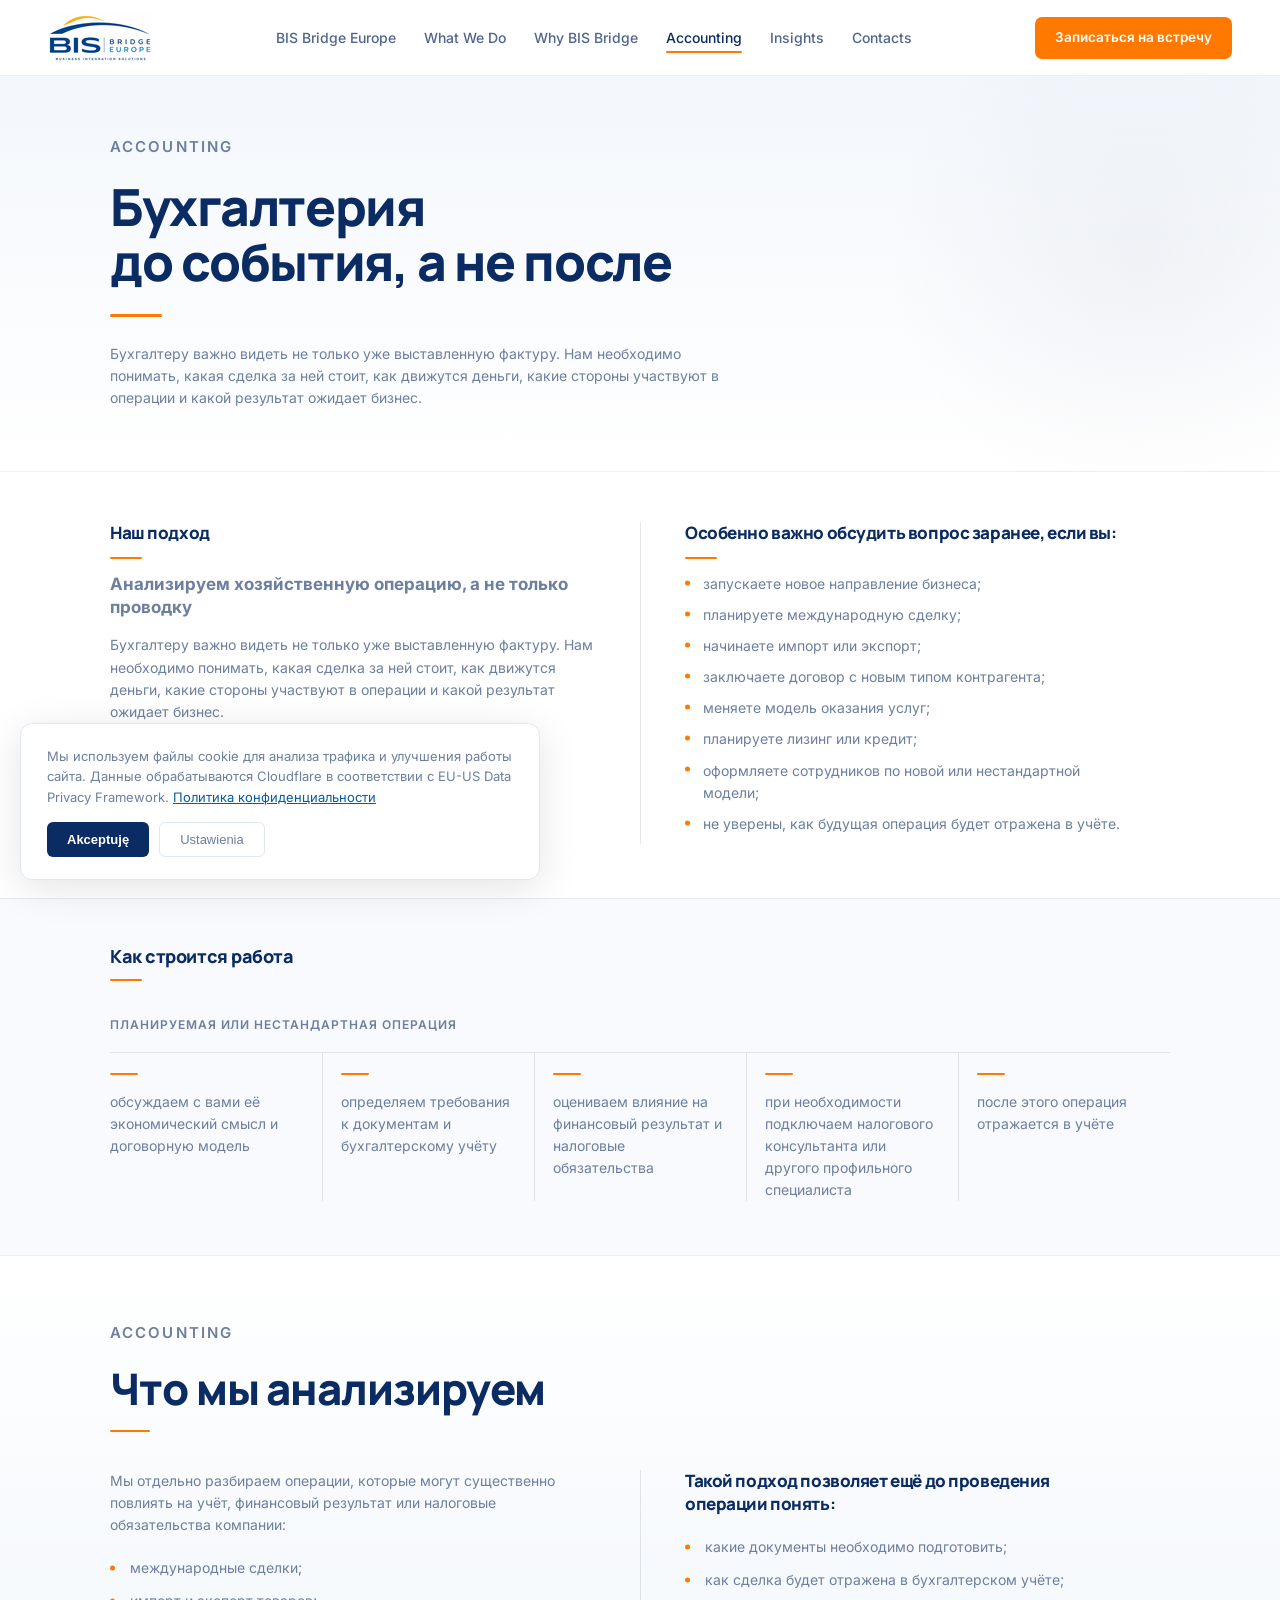
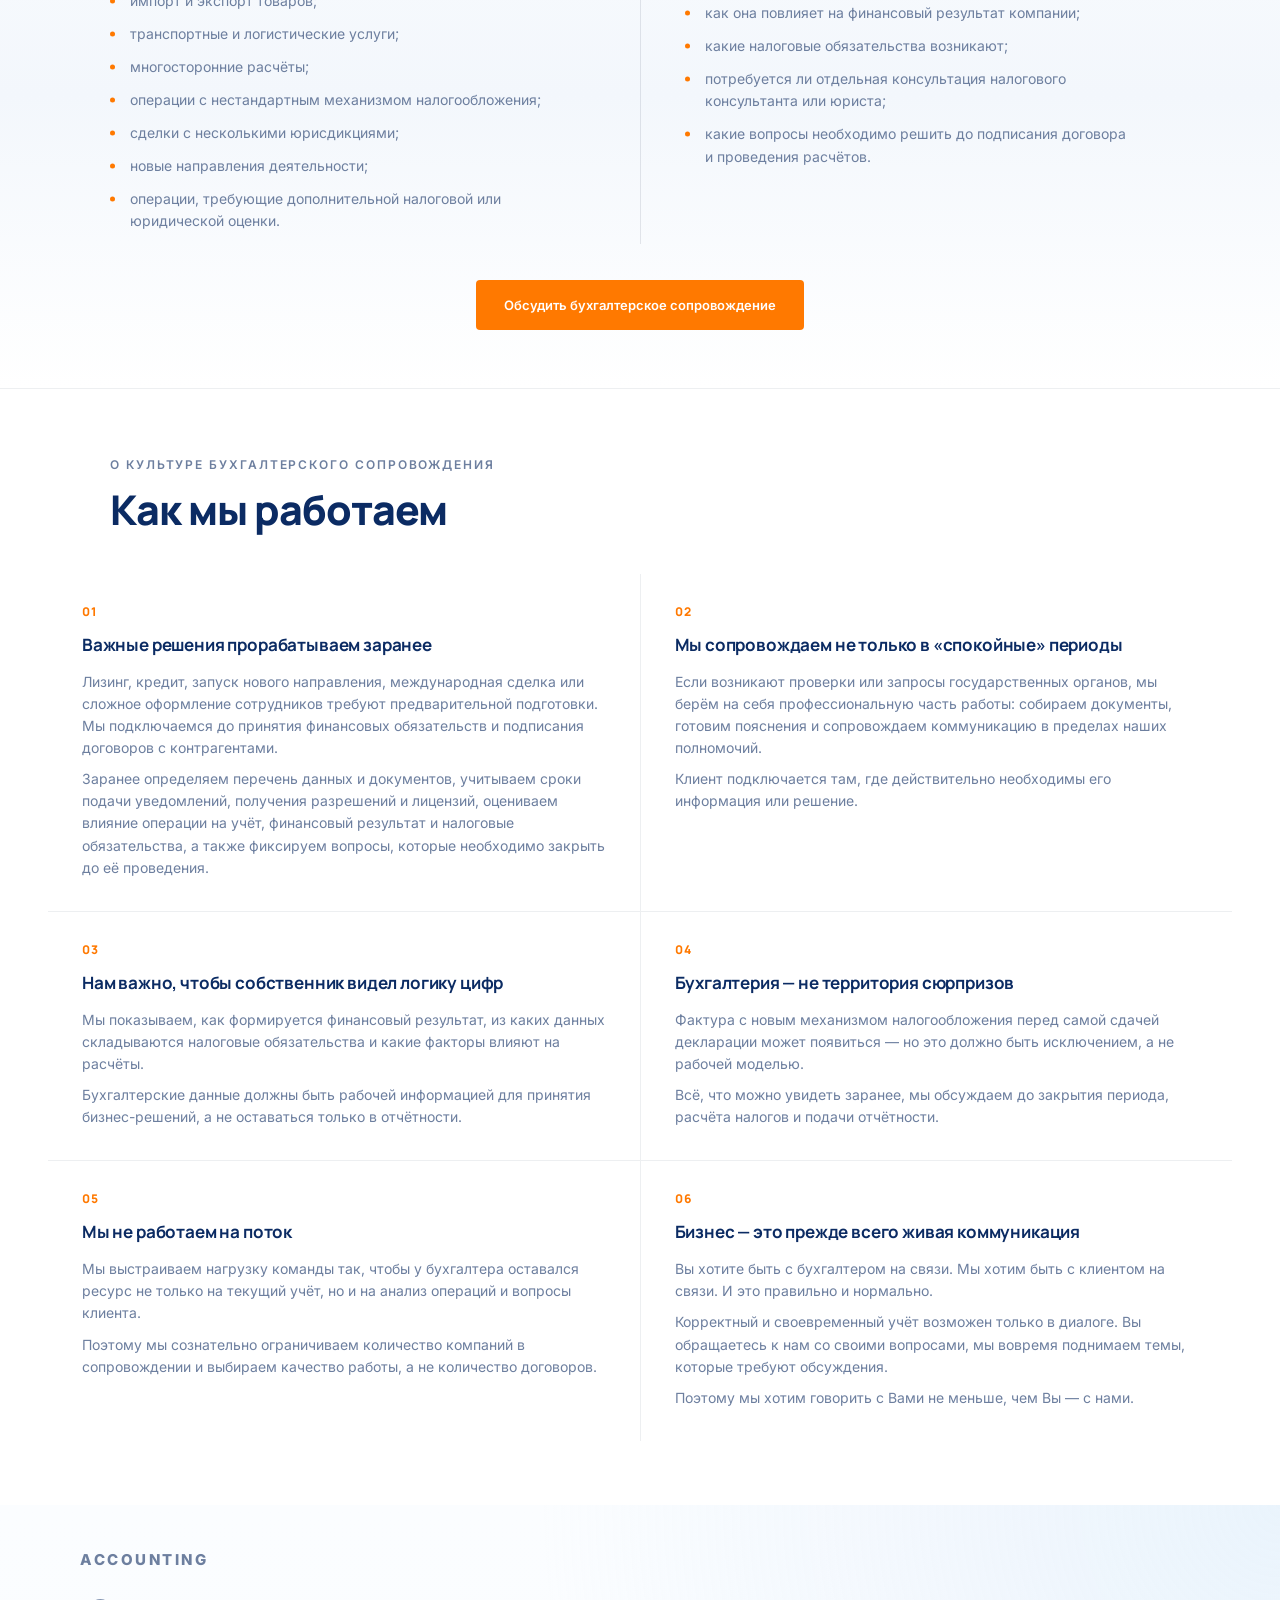
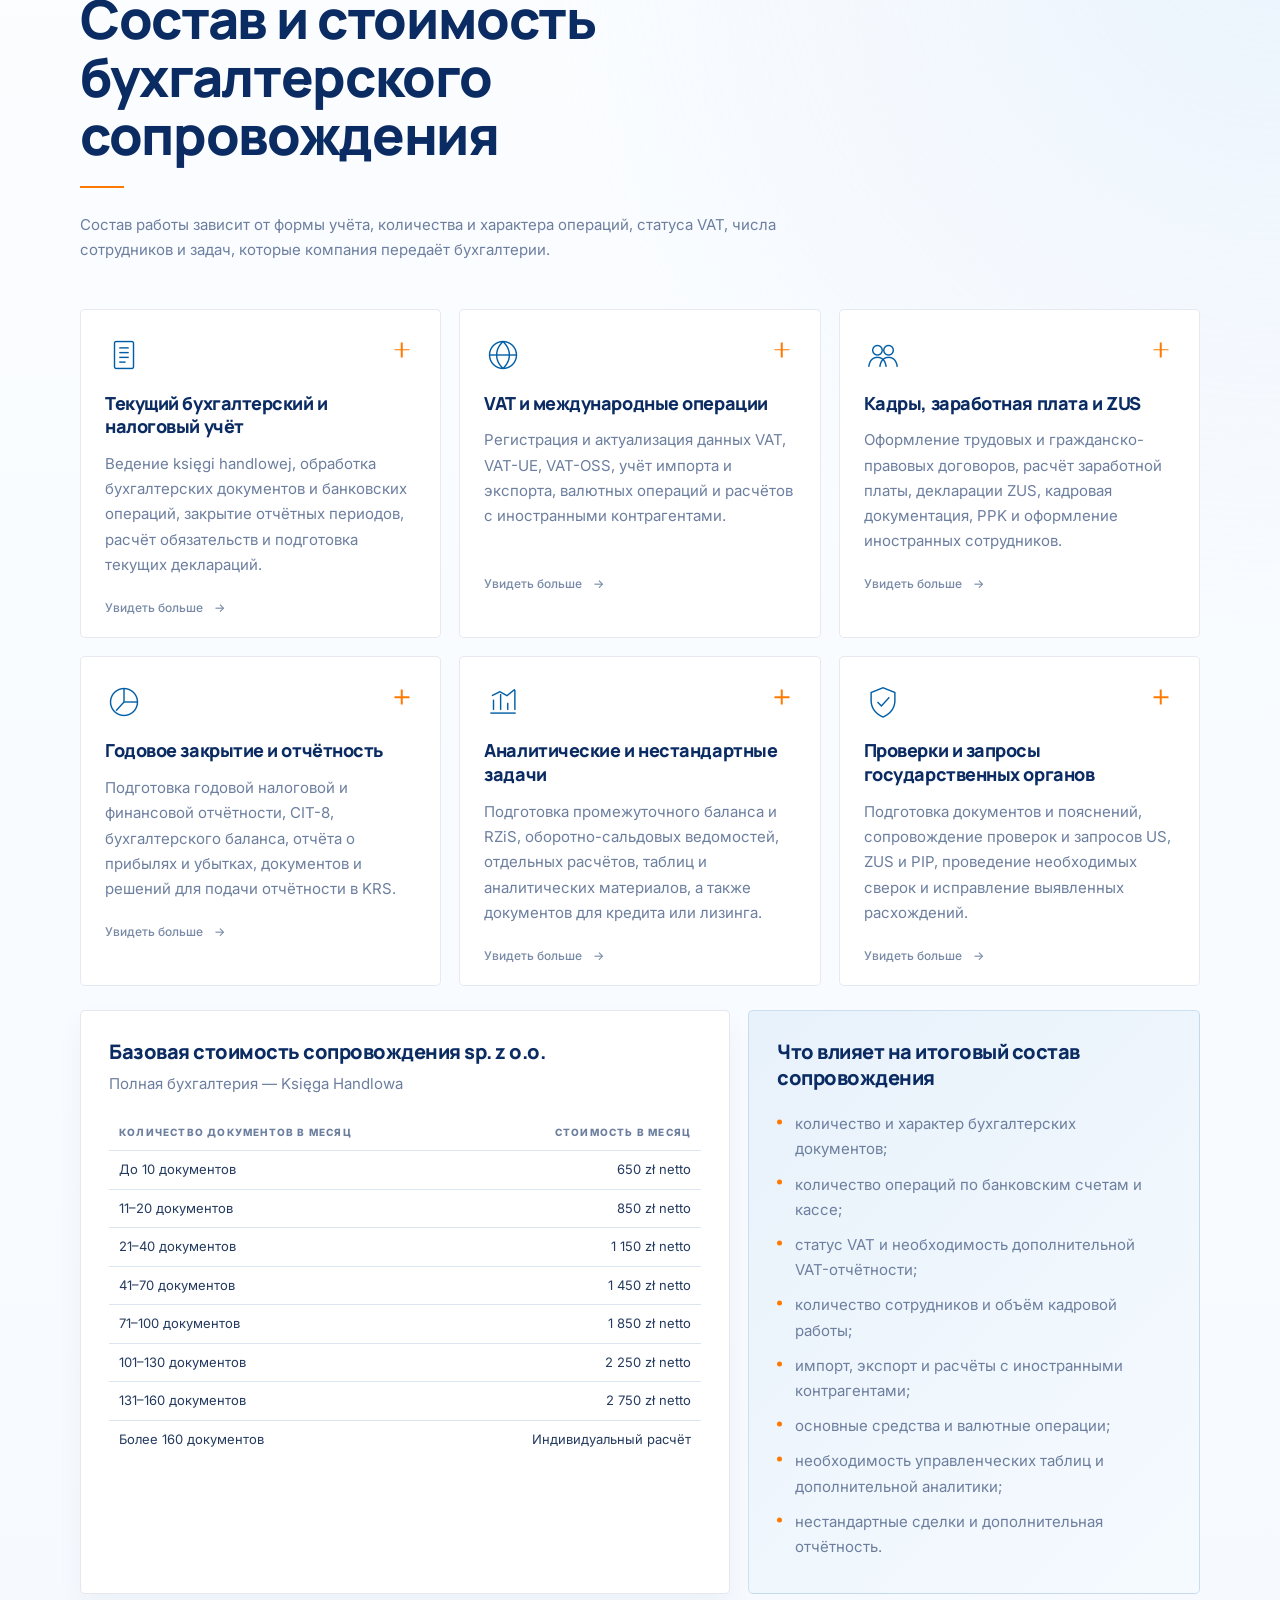
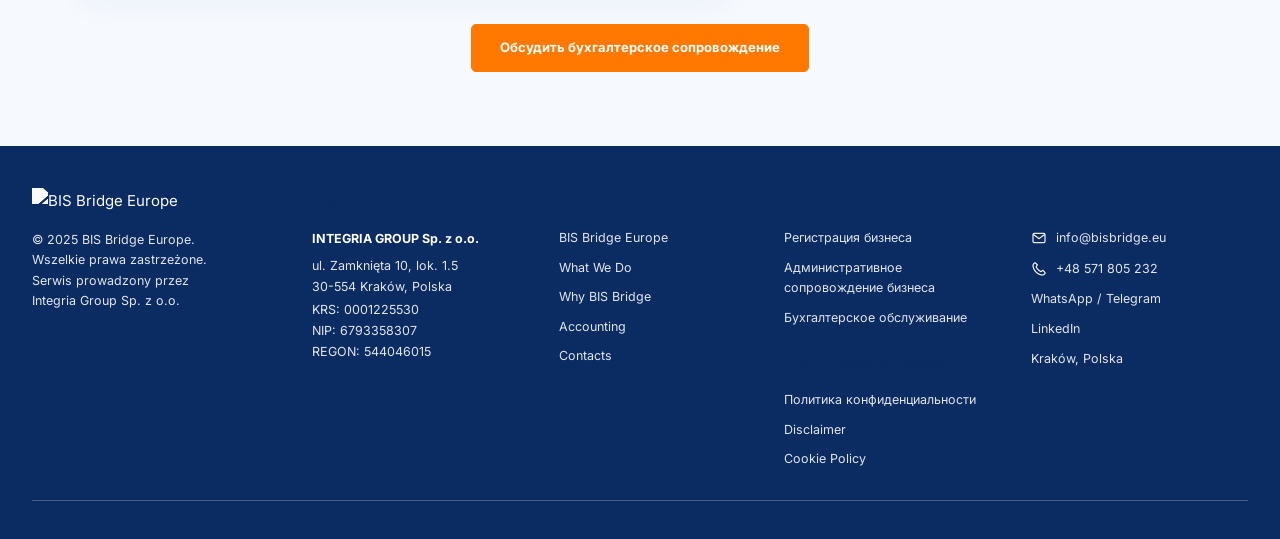
==== commit 7b8f9007: "Add files via upload" ====
--- a/accounting.html
+++ b/accounting.html
@@ -523,6 +523,25 @@
   </script>
 
 
+
+<!-- ══ FOOTER ══ -->
+<footer class="footer">
+  <div class="footer-inner">
+    <div class="footer-grid">
+      <div class="footer-logo">
+        <img src="logo-footer.png" alt="BIS Bridge Europe">
+        <p>© 2025 BIS Bridge Europe.<br>Wszelkie prawa zastrzeżone.</p>
+        <p>Serwis prowadzony przez<br>Integria Group Sp. z o.o.</p>
+      </div>
+      <div><h4>Компания</h4><div class="footer-company"><strong>INTEGRIA GROUP Sp. z o.o.</strong><p>ul. Zamknięta 10, lok. 1.5<br>30-554 Kraków, Polska</p><p>KRS: 0001225530<br>NIP: 6793358307<br>REGON: 544046015</p></div></div>
+      <div><h4>Навигация</h4><div class="footer-list"><a href="index.html">BIS Bridge Europe</a><a href="what-we-do.html">What We Do</a><a href="why-bis-bridge.html">Why BIS Bridge</a><a href="accounting.html">Accounting</a><a href="contacts.html">Contacts</a></div></div>
+      <div><h4>Услуги</h4><div class="footer-list"><a href="#">Регистрация бизнеса</a><a href="#">Административное сопровождение бизнеса</a><a href="#">Бухгалтерское обслуживание</a></div><h4 style="margin-top:22px">Юридическая информация</h4><div class="footer-list"><a href="javascript:void(0)" onclick="openPrivacy()">Политика конфиденциальности</a><a href="#">Disclaimer</a><a href="#">Cookie Policy</a></div></div>
+      <div><h4>Контакты</h4><div class="footer-contact"><img src="email-white.png" alt="" aria-hidden="true"><a href="mailto:info@bisbridge.eu">info@bisbridge.eu</a></div><div class="footer-contact"><img src="phone-white.png" alt="" aria-hidden="true"><a href="tel:+48571805232">+48 571 805 232</a></div><div class="footer-list"><a href="#">WhatsApp / Telegram</a><a href="#">LinkedIn</a><span style="font-size:12.5px;color:rgba(255,255,255,.88)">Kraków, Polska</span></div></div>
+    </div>
+    <div class="footer-bottom"></div>
+  </div>
+</footer>
+
 <!-- COOKIE -->
 <div class="cookie hidden" id="cookie">
   <p>Мы используем файлы cookie для анализа трафика и улучшения работы сайта. Данные обрабатываются Cloudflare в соответствии с EU-US Data Privacy Framework. <a onclick="openPrivacy()">Политика конфиденциальности</a></p>
--- a/site.css
+++ b/site.css
@@ -274,28 +274,13 @@
   position:relative;
   overflow:hidden;
   padding:72px 0 84px;
-  background:
-    radial-gradient(circle at 82% 12%,rgba(216,232,248,.92) 0%,rgba(234,243,252,.75) 34%,rgba(242,248,253,.92) 67%,rgba(236,245,252,1) 100%);
+  background-color:#eef5fc;
+  background-image:url('why-bis-bridge-bg.png');
+  background-repeat:no-repeat;
+  background-size:780px auto;
+  background-position:right 0px top 10px;
   color:var(--bis3-navy);
   font-family:var(--B,'Inter',Arial,sans-serif);
-}
-.bis3-section::before{
-  content:"";
-  position:absolute;
-  inset:0 0 0 auto;
-  width:58%;
-  background:
-    linear-gradient(90deg,rgba(238,246,252,1) 0%,rgba(238,246,252,.80) 14%,rgba(238,246,252,.25) 42%,rgba(238,246,252,0) 70%),
-    url("architecture-background.png") right top/cover no-repeat;
-  opacity:.74;
-  pointer-events:none;
-}
-.bis3-section::after{
-  content:"";
-  position:absolute;
-  inset:0;
-  background:linear-gradient(180deg,rgba(255,255,255,.02),rgba(238,246,252,.18) 58%,rgba(238,246,252,.72));
-  pointer-events:none;
 }
 .bis3-wrap{
   position:relative;
@@ -400,10 +385,9 @@
 .bis3-next h4{font-family:var(--F,'Manrope',Arial,sans-serif);margin:0;font-size:26px;line-height:1.18;font-weight:800;color:var(--bis3-navy)}
 @media(max-width:1100px){
   .bis3-stack,.bis3-transition{width:88%}
-  .bis3-section::before{width:65%;opacity:.55}
 }
 @media(max-width:820px){
-  .bis3-section{padding:56px 0 66px}
+  .bis3-section{padding:56px 0 66px;background-image:none}
   .bis3-wrap{width:min(100% - 32px,1320px)}
   .bis3-stack,.bis3-transition{width:100%}
   .bis3-card{grid-template-columns:62px minmax(0,1fr);gap:17px;padding:25px 21px}
@@ -413,7 +397,6 @@
   .bis3-list li,.bis3-body{font-size:14px}
   .bis3-transition{grid-template-columns:62px 1fr}
   .bis3-next{grid-column:2}
-  .bis3-section::before{width:100%;opacity:.24}
 }
 @media(max-width:560px){
   .bis3-title{font-family:var(--F,'Manrope',Arial,sans-serif);font-size:34px}
@@ -1456,7 +1439,7 @@
     var(--s4-bridge-image, none);
 }
 
-/* Возвращаем исходный рисунок моста отдельным слоем */
+/* Мост отключён */
 #screen4 .s4-bridge-bg{
   background-image:
     linear-gradient(
@@ -1465,8 +1448,7 @@
       rgba(238,246,252,.84) 35%,
       rgba(238,246,252,.52) 66%,
       rgba(238,246,252,.22) 100%
-    ),
-    url("bridge-blueprint.png") !important;
+    ) !important;
 }
 
 /* Общая типографика всех экранов после главного */
@@ -2107,16 +2089,15 @@
   padding: 80px 0 0;
 }
 
-/* Фоновый мост */
+/* Фоновый мост — отключён */
 #screen4 .s4-bridge-bg {
   position: absolute;
   inset: 0;
   background-image:
-    linear-gradient(90deg, rgba(232,238,246,0.97) 0%, rgba(232,238,246,0.84) 35%, rgba(232,238,246,0.52) 66%, rgba(232,238,246,0.22) 100%),
-    url("bridge-blueprint.png");
+    linear-gradient(90deg, rgba(232,238,246,0.97) 0%, rgba(232,238,246,0.84) 35%, rgba(232,238,246,0.52) 66%, rgba(232,238,246,0.22) 100%);
   background-repeat: no-repeat;
-  background-size: 100% 100%, min(960px, 64vw) auto;
-  background-position: center, right -60px top -90px;
+  background-size: 100% 100%;
+  background-position: center;
   opacity: 1;
   pointer-events: none;
 }
@@ -3709,3 +3690,191 @@
 }
 
 .s4-panel-icon img{width:100%;height:100%;object-fit:contain;display:block}.s4-close-icon,.s4-footer-arrow,.s4-link-arrow{display:block;object-fit:contain}
+
+
+/* ══ УНИФИКАЦИЯ ЦВЕТА ТЕКСТА — bis3-list li приводим к серому как весь сайт ══ */
+.bis3-list li,
+.bis3-body{
+  color:#6d7f9f !important;
+}
+
+
+/* ══ ЕДИНЫЙ СТАНДАРТ ТЕКСТА ВНУТРИ КАРТОЧЕК — все страницы ══ */
+
+/* Заголовки карточек: 17px / Manrope 700 / navy */
+.s2-card-title,
+.bis3-card h3,
+.s4-card-title,
+.acc-culture-card-title {
+  font-family: 'Manrope', sans-serif !important;
+  font-size: 17px !important;
+  line-height: 1.34 !important;
+  font-weight: 700 !important;
+  color: #0b2b63 !important;
+  letter-spacing: -0.01em !important;
+}
+
+/* Текст карточек: 14px / Inter 400 / серый */
+.s2-card-text,
+.bis3-list li,
+.bis3-lead,
+.bis3-body,
+.s4-card-text,
+.acc-culture-card-text {
+  font-family: 'Inter', sans-serif !important;
+  font-size: 14px !important;
+  line-height: 1.58 !important;
+  font-weight: 400 !important;
+  color: #6d7f9f !important;
+  letter-spacing: 0 !important;
+}
+
+
+/* ══ ДОПОЛНЕНИЕ — карточки "МЫ СТРОИМ СИСТЕМУ ДЛЯ ВАС" ══ */
+.s2-sys-title {
+  font-family: 'Manrope', sans-serif !important;
+  font-size: 17px !important;
+  line-height: 1.34 !important;
+  font-weight: 700 !important;
+  color: #0b2b63 !important;
+  letter-spacing: -0.01em !important;
+}
+
+.s2-sys-text {
+  font-family: 'Inter', sans-serif !important;
+  font-size: 14px !important;
+  line-height: 1.58 !important;
+  font-weight: 400 !important;
+  color: #6d7f9f !important;
+  letter-spacing: 0 !important;
+}
+
+
+/* ══ ГЛАВНАЯ — анонс-секции ══ */
+.home-promo {
+  padding: 80px 0;
+  background: #fff;
+  border-top: 1px solid rgba(11,27,61,.08);
+}
+.home-promo--alt {
+  background: #f3f8fd;
+}
+.home-promo-inner {
+  width: min(1120px, calc(100% - 64px));
+  margin: 0 auto;
+}
+.home-promo-text {
+  max-width: 680px;
+}
+.home-promo-label {
+  font-family: 'Inter', sans-serif;
+  font-size: 11px;
+  font-weight: 600;
+  letter-spacing: .14em;
+  text-transform: uppercase;
+  color: #ff7900;
+  margin: 0 0 18px;
+}
+.home-promo-title {
+  font-family: 'Manrope', sans-serif;
+  font-size: clamp(28px, 2.8vw, 38px);
+  line-height: 1.15;
+  font-weight: 800;
+  color: #0b2b63;
+  letter-spacing: -.025em;
+  margin: 0 0 18px;
+}
+.home-promo-desc {
+  font-family: 'Inter', sans-serif;
+  font-size: 15px;
+  line-height: 1.7;
+  color: #6d7f9f;
+  margin: 0 0 28px;
+}
+.home-promo-btn {
+  display: inline-flex;
+  align-items: center;
+  gap: 8px;
+  font-family: 'Inter', sans-serif;
+  font-size: 14px;
+  font-weight: 600;
+  color: #ff7900;
+  text-decoration: none;
+}
+.home-promo-btn span {
+  display: inline-block;
+  transition: transform .2s ease;
+}
+.home-promo-btn:hover span {
+  transform: translateX(4px);
+}
+
+/* ══ ГЛАВНАЯ — CTA секция ══ */
+.home-cta {
+  padding: 80px 0;
+  background: #0b2b63;
+  border-top: none;
+}
+.home-cta-inner {
+  width: min(1120px, calc(100% - 64px));
+  margin: 0 auto;
+  text-align: center;
+}
+.home-cta-title {
+  font-family: 'Manrope', sans-serif;
+  font-size: clamp(28px, 2.8vw, 38px);
+  line-height: 1.15;
+  font-weight: 800;
+  color: #fff;
+  letter-spacing: -.025em;
+  margin: 0 0 16px;
+}
+.home-cta-desc {
+  font-family: 'Inter', sans-serif;
+  font-size: 15px;
+  line-height: 1.7;
+  color: rgba(255,255,255,.72);
+  margin: 0 0 32px;
+}
+.home-cta-btn {
+  display: inline-flex;
+  align-items: center;
+  gap: 10px;
+  padding: 15px 32px;
+  background: #ff7900;
+  color: #fff;
+  font-family: 'Inter', sans-serif;
+  font-size: 14px;
+  font-weight: 600;
+  border-radius: 7px;
+  text-decoration: none;
+  transition: background .2s ease, transform .2s ease;
+}
+.home-cta-btn:hover {
+  background: #e06d00;
+  transform: translateY(-2px);
+}
+
+@media(max-width:680px) {
+  .home-promo { padding: 56px 0; }
+  .home-cta { padding: 56px 0; }
+  .home-promo-inner,
+  .home-cta-inner { width: calc(100% - 40px); }
+}
+
+
+/* ══ STICKY МЕНЮ — все страницы кроме Hero ══ */
+bis-bridge-nav {
+  position: sticky;
+  top: 0;
+  z-index: 500;
+}
+
+/* ══ ФУТЕР — логотип ══ */
+.footer-logo img {
+  width: 160px;
+  height: auto;
+  display: block;
+  margin-bottom: 16px;
+  filter: brightness(0) invert(1);
+}
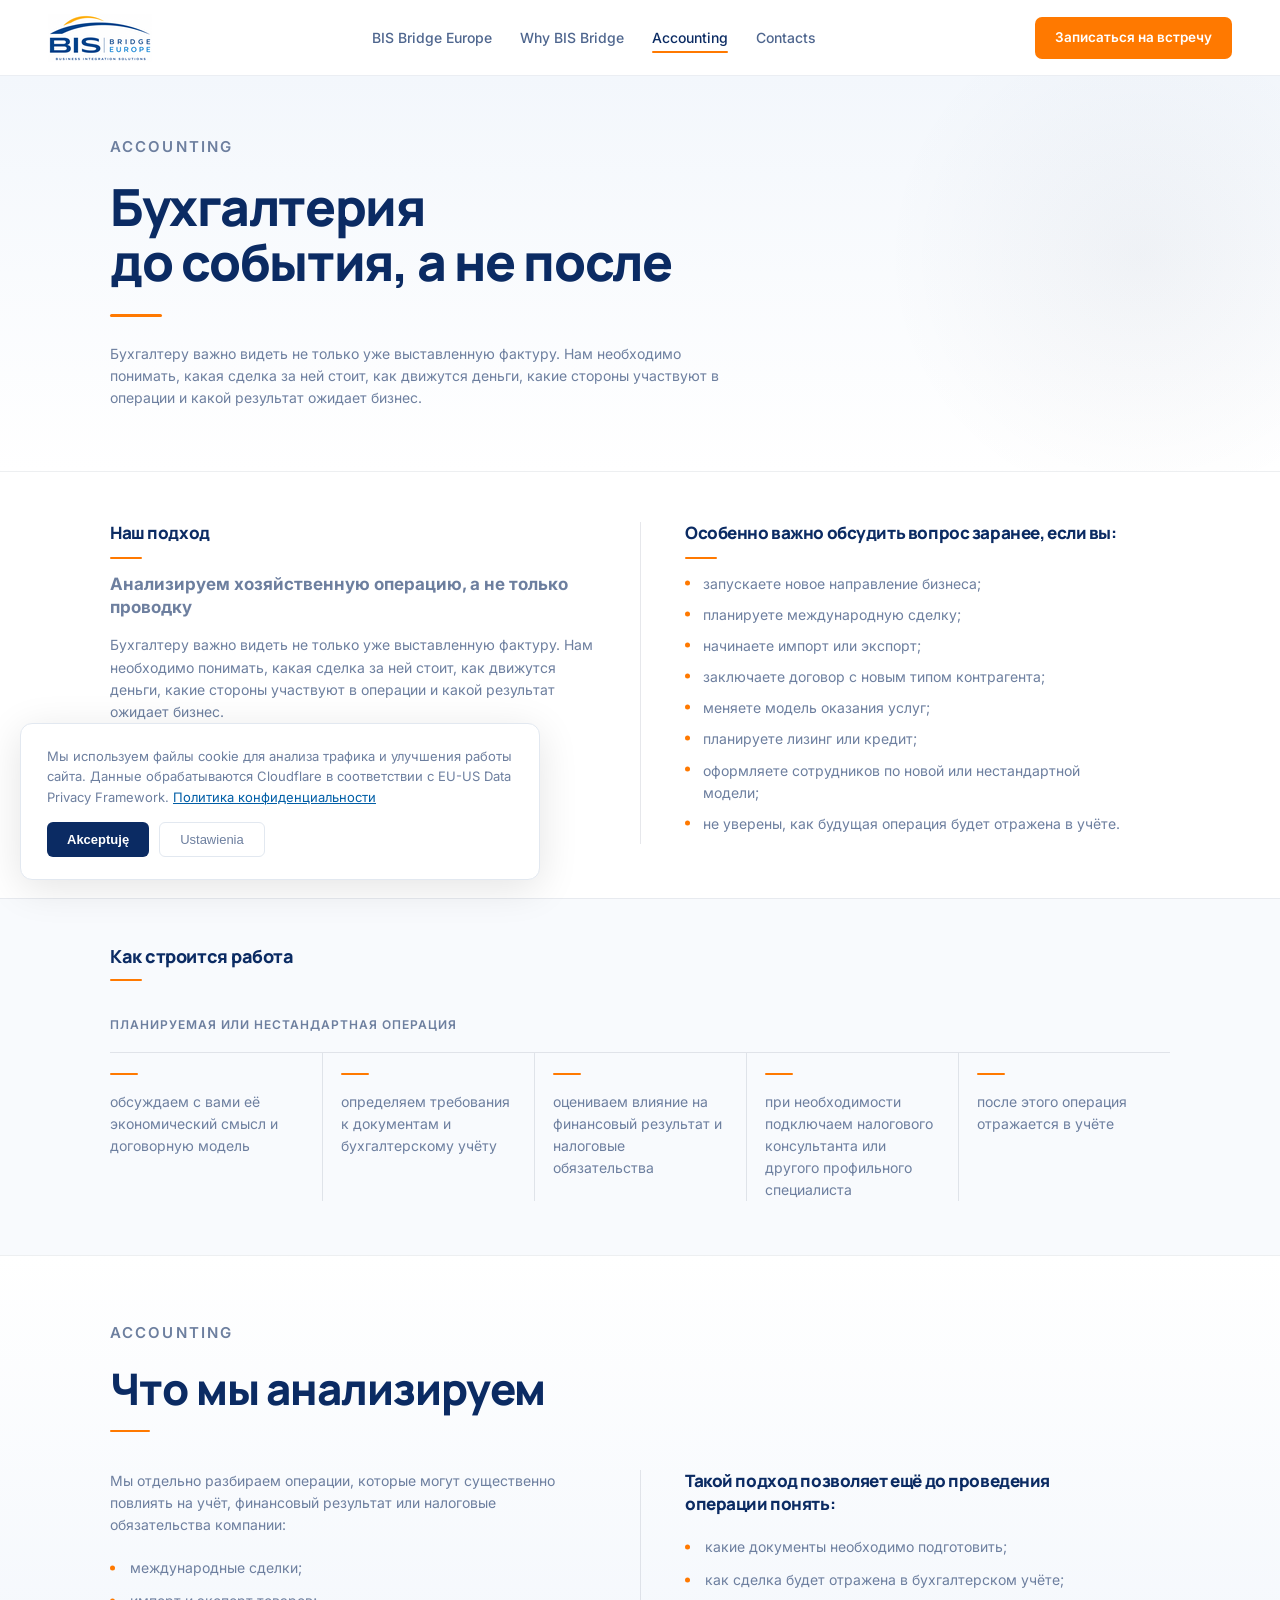
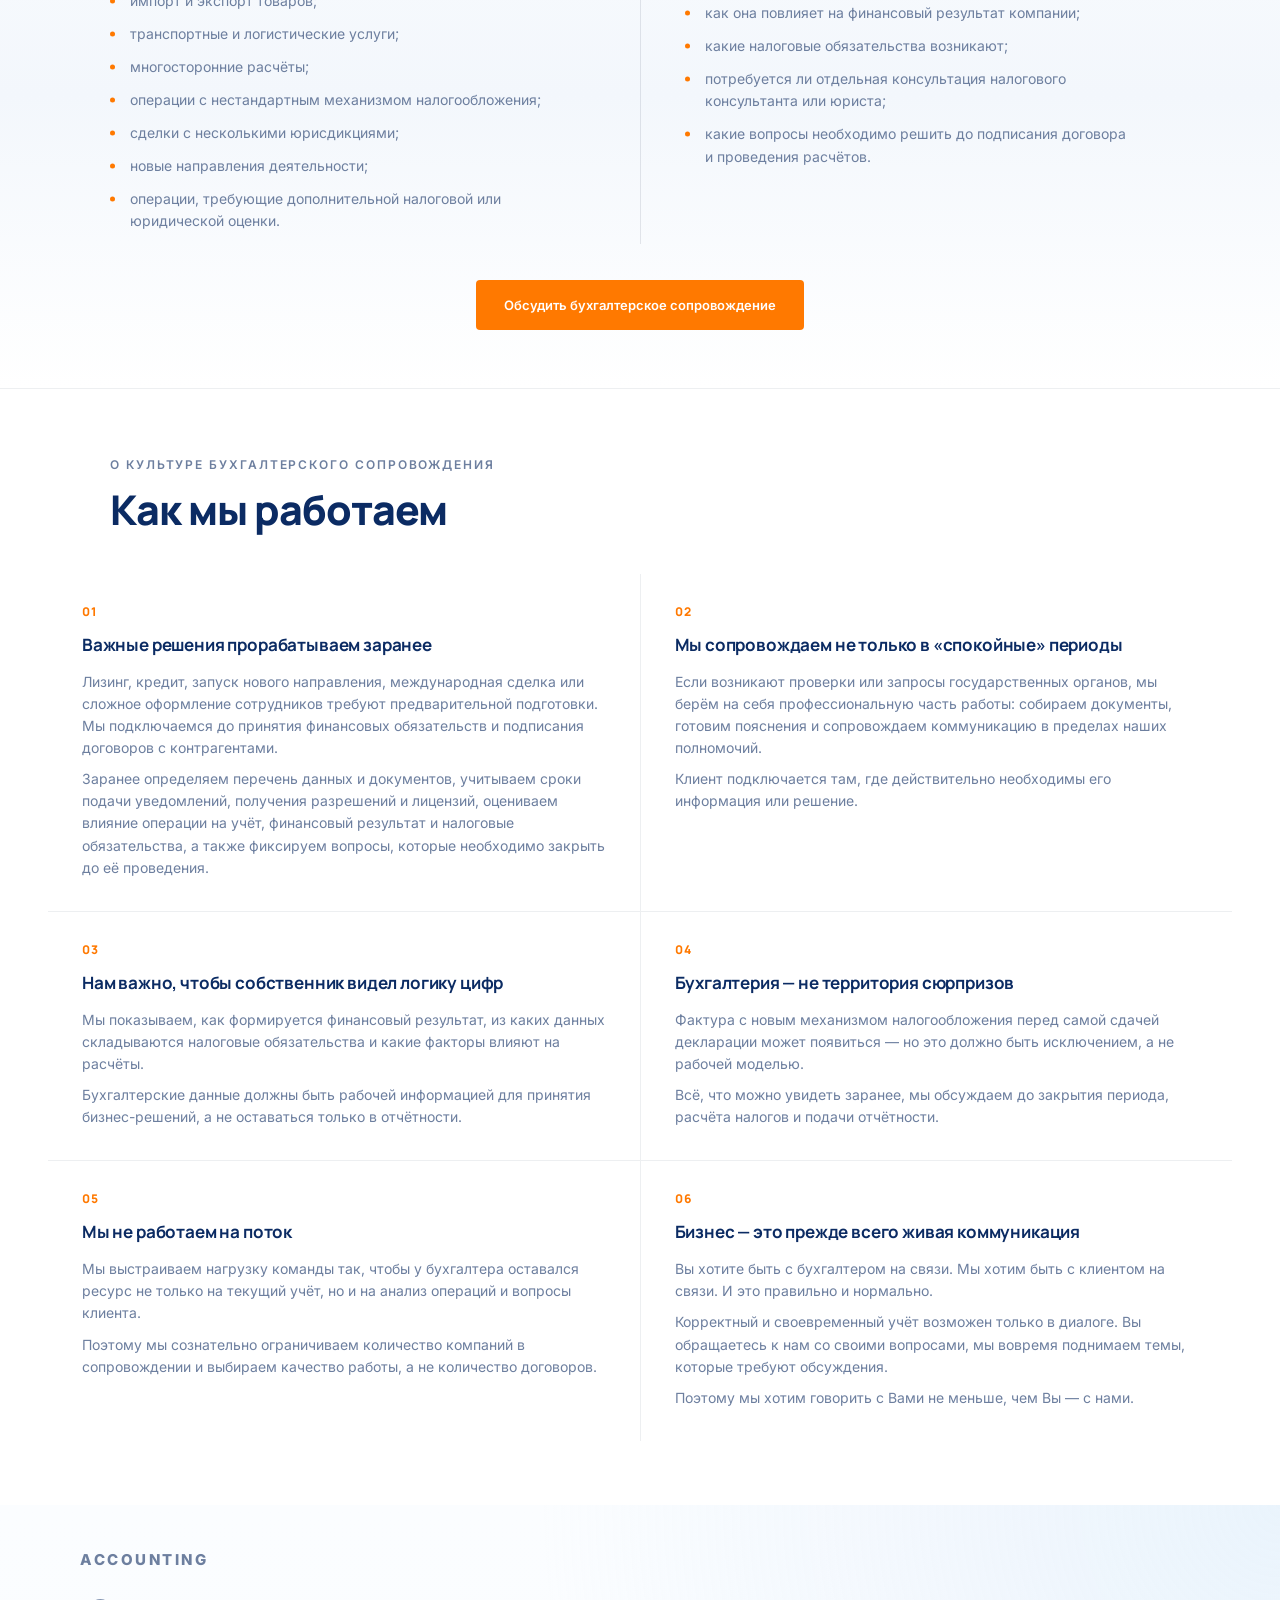
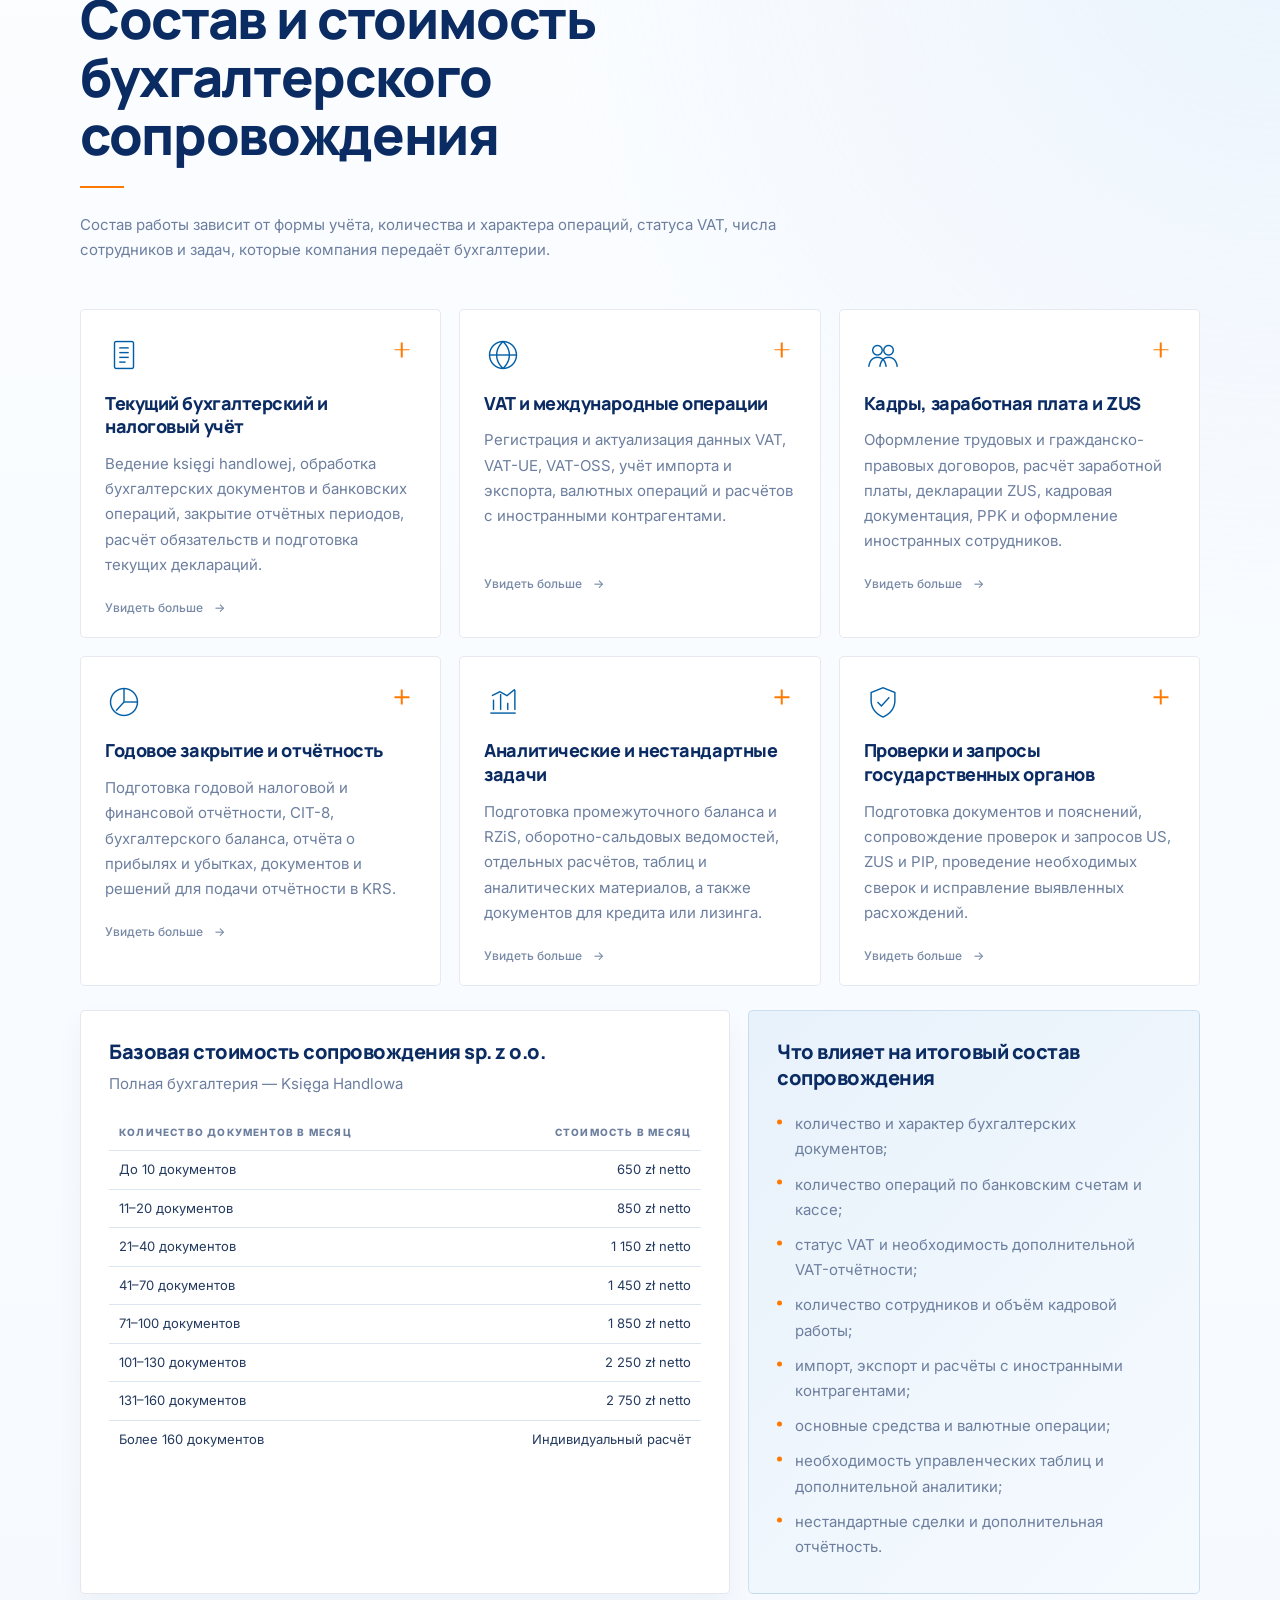
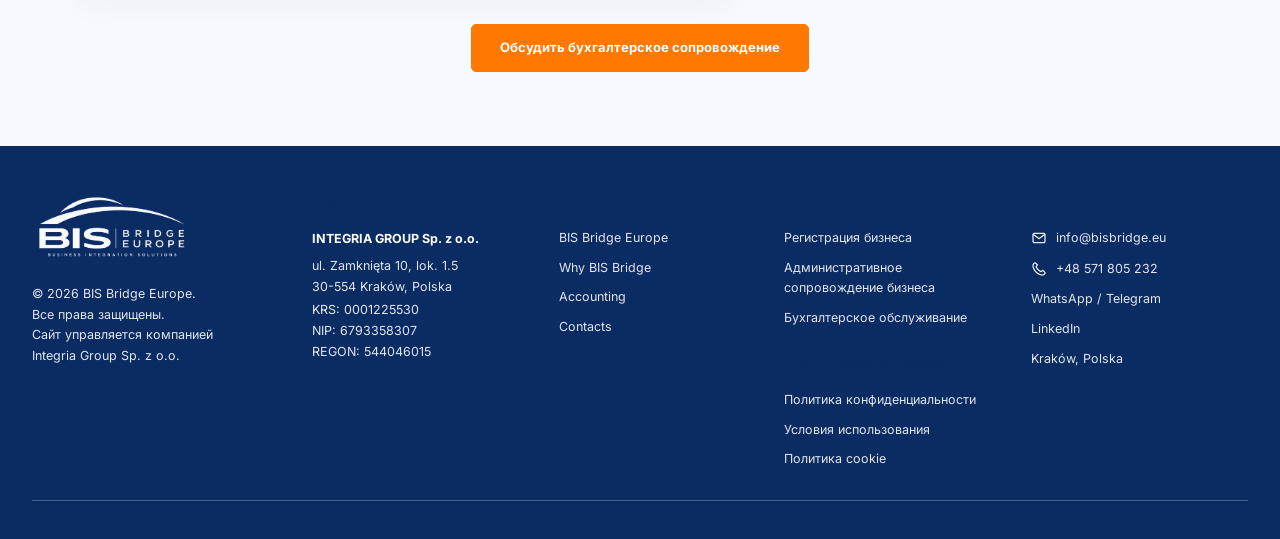
==== commit e4bb1c33: "Add files via upload" ====
--- a/accounting.html
+++ b/accounting.html
@@ -97,7 +97,7 @@
       <div class="header-inner">
         <a href="index.html" class="logo" aria-label="BIS Bridge Europe"><img src="bis-bridge-logo.png" alt="BIS Bridge Europe"></a>
         <nav aria-label="Основная навигация"><ul class="main-menu">
-          ${links.map(([key,href,label]) => `<li><a href="${href}" class="${active===key?'active':''}">${label}</a></li>`).join('')}
+          ${links.map(([key,href,label]) => `<li${(key==='what'||key==='insights')?' style="display:none"':''}><a href="${href}" class="${active===key?'active':''}">  ${label}</a></li>`).join('')}
         </ul></nav>
         <a href="contacts.html#contact-form" class="header-button">Записаться на встречу</a>
       </div>
@@ -530,12 +530,12 @@
     <div class="footer-grid">
       <div class="footer-logo">
         <img src="logo-footer.png" alt="BIS Bridge Europe">
-        <p>© 2025 BIS Bridge Europe.<br>Wszelkie prawa zastrzeżone.</p>
-        <p>Serwis prowadzony przez<br>Integria Group Sp. z o.o.</p>
+        <p>© 2026 BIS Bridge Europe.</p>
+        <p>Все права защищены.<br>Сайт управляется компанией<br>Integria Group Sp. z o.o.</p>
       </div>
       <div><h4>Компания</h4><div class="footer-company"><strong>INTEGRIA GROUP Sp. z o.o.</strong><p>ul. Zamknięta 10, lok. 1.5<br>30-554 Kraków, Polska</p><p>KRS: 0001225530<br>NIP: 6793358307<br>REGON: 544046015</p></div></div>
-      <div><h4>Навигация</h4><div class="footer-list"><a href="index.html">BIS Bridge Europe</a><a href="what-we-do.html">What We Do</a><a href="why-bis-bridge.html">Why BIS Bridge</a><a href="accounting.html">Accounting</a><a href="contacts.html">Contacts</a></div></div>
-      <div><h4>Услуги</h4><div class="footer-list"><a href="#">Регистрация бизнеса</a><a href="#">Административное сопровождение бизнеса</a><a href="#">Бухгалтерское обслуживание</a></div><h4 style="margin-top:22px">Юридическая информация</h4><div class="footer-list"><a href="javascript:void(0)" onclick="openPrivacy()">Политика конфиденциальности</a><a href="#">Disclaimer</a><a href="#">Cookie Policy</a></div></div>
+      <div><h4>Навигация</h4><div class="footer-list"><a href="index.html">BIS Bridge Europe</a><a href="why-bis-bridge.html">Why BIS Bridge</a><a href="accounting.html">Accounting</a><a href="contacts.html">Contacts</a></div></div>
+      <div><h4>Услуги</h4><div class="footer-list"><a href="#">Регистрация бизнеса</a><a href="#">Административное сопровождение бизнеса</a><a href="#">Бухгалтерское обслуживание</a></div><h4 style="margin-top:22px">Юридическая информация</h4><div class="footer-list"><a href="privacy-policy.html">Политика конфиденциальности</a><a href="disclaimer.html">Условия использования</a><a href="privacy-policy.html#s8">Политика cookie</a></div></div>
       <div><h4>Контакты</h4><div class="footer-contact"><img src="email-white.png" alt="" aria-hidden="true"><a href="mailto:info@bisbridge.eu">info@bisbridge.eu</a></div><div class="footer-contact"><img src="phone-white.png" alt="" aria-hidden="true"><a href="tel:+48571805232">+48 571 805 232</a></div><div class="footer-list"><a href="#">WhatsApp / Telegram</a><a href="#">LinkedIn</a><span style="font-size:12.5px;color:rgba(255,255,255,.88)">Kraków, Polska</span></div></div>
     </div>
     <div class="footer-bottom"></div>
--- a/site.css
+++ b/site.css
@@ -272,12 +272,12 @@
 *{box-sizing:border-box}
 .bis3-section{
   position:relative;
-  overflow:hidden;
+  overflow:visible;
   padding:72px 0 84px;
   background-color:#eef5fc;
   background-image:url('why-bis-bridge-bg.png');
   background-repeat:no-repeat;
-  background-size:780px auto;
+  background-size:700px auto;
   background-position:right 0px top 10px;
   color:var(--bis3-navy);
   font-family:var(--B,'Inter',Arial,sans-serif);
@@ -3878,3 +3878,333 @@
   margin-bottom: 16px;
   filter: brightness(0) invert(1);
 }
+
+
+/* =========================================================
+   BIS BRIDGE MODEL — FINAL CLEAN IMPLEMENTATION
+   Separate namespace (.bbm-*) so old .bis3-* experiments
+   cannot affect this section.
+   ========================================================= */
+
+#model.bbm-section{
+  position:relative;
+  isolation:isolate;
+  overflow:hidden;
+  padding:58px 0 78px;
+  background:linear-gradient(180deg,#eef5fc 0%,#edf5fc 54%,#f2f8fd 100%);
+  color:#0b2b63;
+  font-family:'Inter',sans-serif;
+}
+
+/* Decorative architectural layer */
+#model .bbm-visual{
+  position:absolute;
+  z-index:1;
+  top:8px;
+  right:max(-235px, calc((100vw - 1440px)/2 - 235px));
+  width:clamp(940px,64vw,1120px);
+  pointer-events:none;
+  user-select:none;
+}
+#model .bbm-visual img{
+  display:block;
+  width:100%;
+  height:auto;
+  opacity:.98;
+  filter:contrast(1.10) brightness(1.02);
+}
+
+/* Main content */
+#model .bbm-wrap{
+  position:relative;
+  z-index:2;
+  width:min(1120px,calc(100% - 64px));
+  margin:0 auto;
+}
+
+/* Narrow centered content column so the model is more visible */
+#model .bbm-head,
+#model .bbm-kicker,
+#model .bbm-stack,
+#model .bbm-transition{
+  width:min(780px, calc(100% - 24px));
+  max-width:780px;
+  margin-left:auto;
+  margin-right:auto;
+}
+
+#model .bbm-head{
+  position:relative;
+  z-index:3;
+  margin-top:0;
+  margin-bottom:34px;
+  text-align:left;
+}
+#model .bbm-topline{
+  display:block;
+  width:42px;
+  height:3px;
+  margin:0 0 20px;
+  border-radius:99px;
+  background:#ff7900;
+}
+#model .bbm-title{
+  margin:0 0 18px;
+  font-family:'Manrope',sans-serif;
+  font-size:clamp(40px,3.35vw,52px);
+  line-height:1.07;
+  font-weight:800;
+  letter-spacing:-.035em;
+  color:#0b2b63 !important;
+  opacity:1 !important;
+}
+#model .bbm-subtitle{
+  max-width:510px;
+  margin:0;
+  font-size:17px;
+  line-height:1.65;
+  color:#6d7f9f !important;
+  opacity:1 !important;
+}
+#model .bbm-kicker{
+  position:relative;
+  z-index:3;
+  margin-top:0;
+  margin-bottom:26px;
+  font-family:'Manrope',sans-serif;
+  font-size:18px;
+  line-height:1.35;
+  font-weight:800;
+  color:#0b2b63 !important;
+  opacity:1 !important;
+  text-align:left;
+}
+
+/* Cards deliberately sit above the visual */
+#model .bbm-stack{
+  position:relative;
+  z-index:4;
+  display:flex;
+  flex-direction:column;
+  gap:18px;
+}
+#model .bbm-card{
+  position:relative;
+  display:grid;
+  grid-template-columns:72px minmax(0,1fr);
+  gap:26px;
+  padding:28px 32px 28px 30px;
+  background:#ffffff !important;
+  border:1px solid rgba(11,43,99,.08);
+  border-radius:16px;
+  box-shadow:0 14px 34px rgba(16,47,112,.055);
+  opacity:1 !important;
+}
+#model .bbm-card::before{
+  content:"";
+  position:absolute;
+  left:0;
+  top:18%;
+  width:3px;
+  height:64%;
+  border-radius:0 4px 4px 0;
+  background:#ff7900;
+}
+#model .bbm-icon{
+  width:64px;
+  height:64px;
+  display:flex;
+  align-items:center;
+  justify-content:center;
+  border-radius:50%;
+  border:1px solid rgba(11,43,99,.055);
+  background:linear-gradient(145deg,#f1f5fa,#fbfdff);
+}
+#model .bbm-icon img{
+  display:block;
+  width:36px;
+  height:36px;
+  object-fit:contain;
+}
+#model .bbm-card-copy h3{
+  position:relative;
+  margin:0 0 9px;
+  padding-bottom:9px;
+  font-family:'Manrope',sans-serif;
+  font-size:17px;
+  line-height:1.32;
+  font-weight:800;
+  letter-spacing:-.01em;
+  color:#0b2b63 !important;
+  opacity:1 !important;
+}
+#model .bbm-card-copy h3::after{
+  content:"";
+  position:absolute;
+  left:0;
+  bottom:0;
+  width:38px;
+  height:2px;
+  border-radius:99px;
+  background:#ff7900;
+}
+#model .bbm-lead{
+  margin:0 0 16px;
+  font-size:14px;
+  line-height:1.55;
+  color:#6d7f9f !important;
+  opacity:1 !important;
+}
+#model .bbm-list{
+  margin:0;
+  padding:0;
+  list-style:none;
+}
+#model .bbm-list li,
+#model .bbm-body{
+  margin:0 0 10px;
+  padding:0;
+  font-size:14px;
+  line-height:1.58;
+  font-weight:400;
+  color:#6d7f9f !important;
+  opacity:1 !important;
+}
+#model .bbm-list li:last-child{margin-bottom:0}
+#model .bbm-list strong{font-weight:700;color:#0b2b63 !important; opacity:1 !important}
+#model .bbm-body{margin-bottom:0}
+
+/* Transition block */
+#model .bbm-transition{
+  position:relative;
+  z-index:4;
+  margin-top:20px;
+  margin-bottom:0;
+  padding:22px 26px;
+  display:grid;
+  grid-template-columns:64px minmax(220px,1fr) minmax(300px,1.05fr);
+  gap:22px;
+  align-items:center;
+  background:#ffffff !important;
+  border:1px solid rgba(11,43,99,.08);
+  border-radius:14px;
+  box-shadow:0 10px 28px rgba(16,47,112,.04);
+  opacity:1 !important;
+}
+#model .bbm-transition-icon{
+  width:58px;
+  height:58px;
+  display:flex;
+  align-items:center;
+  justify-content:center;
+  border-radius:50%;
+  background:rgba(255,121,0,.07);
+}
+#model .bbm-transition-icon img{
+  width:36px;
+  height:36px;
+  object-fit:contain;
+}
+#model .bbm-result{
+  margin:0;
+  font-size:14px;
+  line-height:1.58;
+  color:#0b2b63 !important;
+  opacity:1 !important;
+}
+#model .bbm-result strong{color:#ff7900 !important}
+#model .bbm-next small{
+  display:block;
+  margin:0 0 6px;
+  font-size:12px;
+  color:#6d7f9f !important;
+  opacity:1 !important;
+}
+#model .bbm-next h4{
+  margin:0;
+  font-family:'Manrope',sans-serif;
+  font-size:20px;
+  line-height:1.25;
+  font-weight:800;
+  color:#0b2b63 !important;
+  opacity:1 !important;
+}
+
+@media(max-width:1200px){
+  #model .bbm-wrap{width:min(1040px,calc(100% - 56px))}
+  #model .bbm-head,
+  #model .bbm-kicker,
+  #model .bbm-stack,
+  #model .bbm-transition{width:min(760px, 100%);max-width:760px}
+  #model .bbm-visual{right:-255px;width:990px}
+}
+@media(max-width:980px){
+  #model.bbm-section{padding:46px 0 64px}
+  #model .bbm-wrap{width:calc(100% - 44px)}
+  #model .bbm-head,
+  #model .bbm-kicker,
+  #model .bbm-stack,
+  #model .bbm-transition{width:min(720px, 100%);max-width:720px}
+  #model .bbm-visual{top:18px;right:-285px;width:860px;opacity:.92}
+  #model .bbm-card{grid-template-columns:62px minmax(0,1fr);gap:20px;padding:26px 26px 26px 24px}
+  #model .bbm-icon{width:56px;height:56px}
+  #model .bbm-icon img{width:32px;height:32px}
+  #model .bbm-transition{grid-template-columns:58px 1fr}
+  #model .bbm-next{grid-column:2}
+}
+@media(max-width:760px){
+  #model.bbm-section{padding:38px 0 54px}
+  #model .bbm-wrap{width:calc(100% - 32px)}
+  #model .bbm-visual{display:none}
+  #model .bbm-head,
+  #model .bbm-kicker,
+  #model .bbm-stack,
+  #model .bbm-transition{width:100%;max-width:none}
+  #model .bbm-head{margin-bottom:28px}
+  #model .bbm-title{font-size:34px}
+  #model .bbm-subtitle{font-size:15px}
+  #model .bbm-kicker{font-size:16px;margin-bottom:22px}
+  #model .bbm-card{display:block;padding:24px 22px}
+  #model .bbm-icon{margin:0 0 16px}
+  #model .bbm-transition{display:block;padding:22px}
+  #model .bbm-transition-icon{margin-bottom:14px}
+  #model .bbm-result{margin-bottom:16px}
+}
+
+
+
+/* ===== BIS BRIDGE MODEL — remove top haze / trailing veil ===== */
+#model.bbm-section::before,
+#model.bbm-section::after{
+  content:none !important;
+  display:none !important;
+}
+
+#model.bbm-section{
+  background:#eef5fc !important;
+}
+
+#model .bbm-visual{
+  opacity:1 !important;
+}
+
+#model .bbm-visual img{
+  opacity:1 !important;
+  filter:none !important;
+}
+
+#model .bbm-head,
+#model .bbm-kicker,
+#model .bbm-card,
+#model .bbm-transition,
+#model .bbm-title,
+#model .bbm-subtitle,
+#model .bbm-card-copy h3,
+#model .bbm-lead,
+#model .bbm-list li,
+#model .bbm-body,
+#model .bbm-result,
+#model .bbm-next small,
+#model .bbm-next h4{
+  opacity:1 !important;
+}
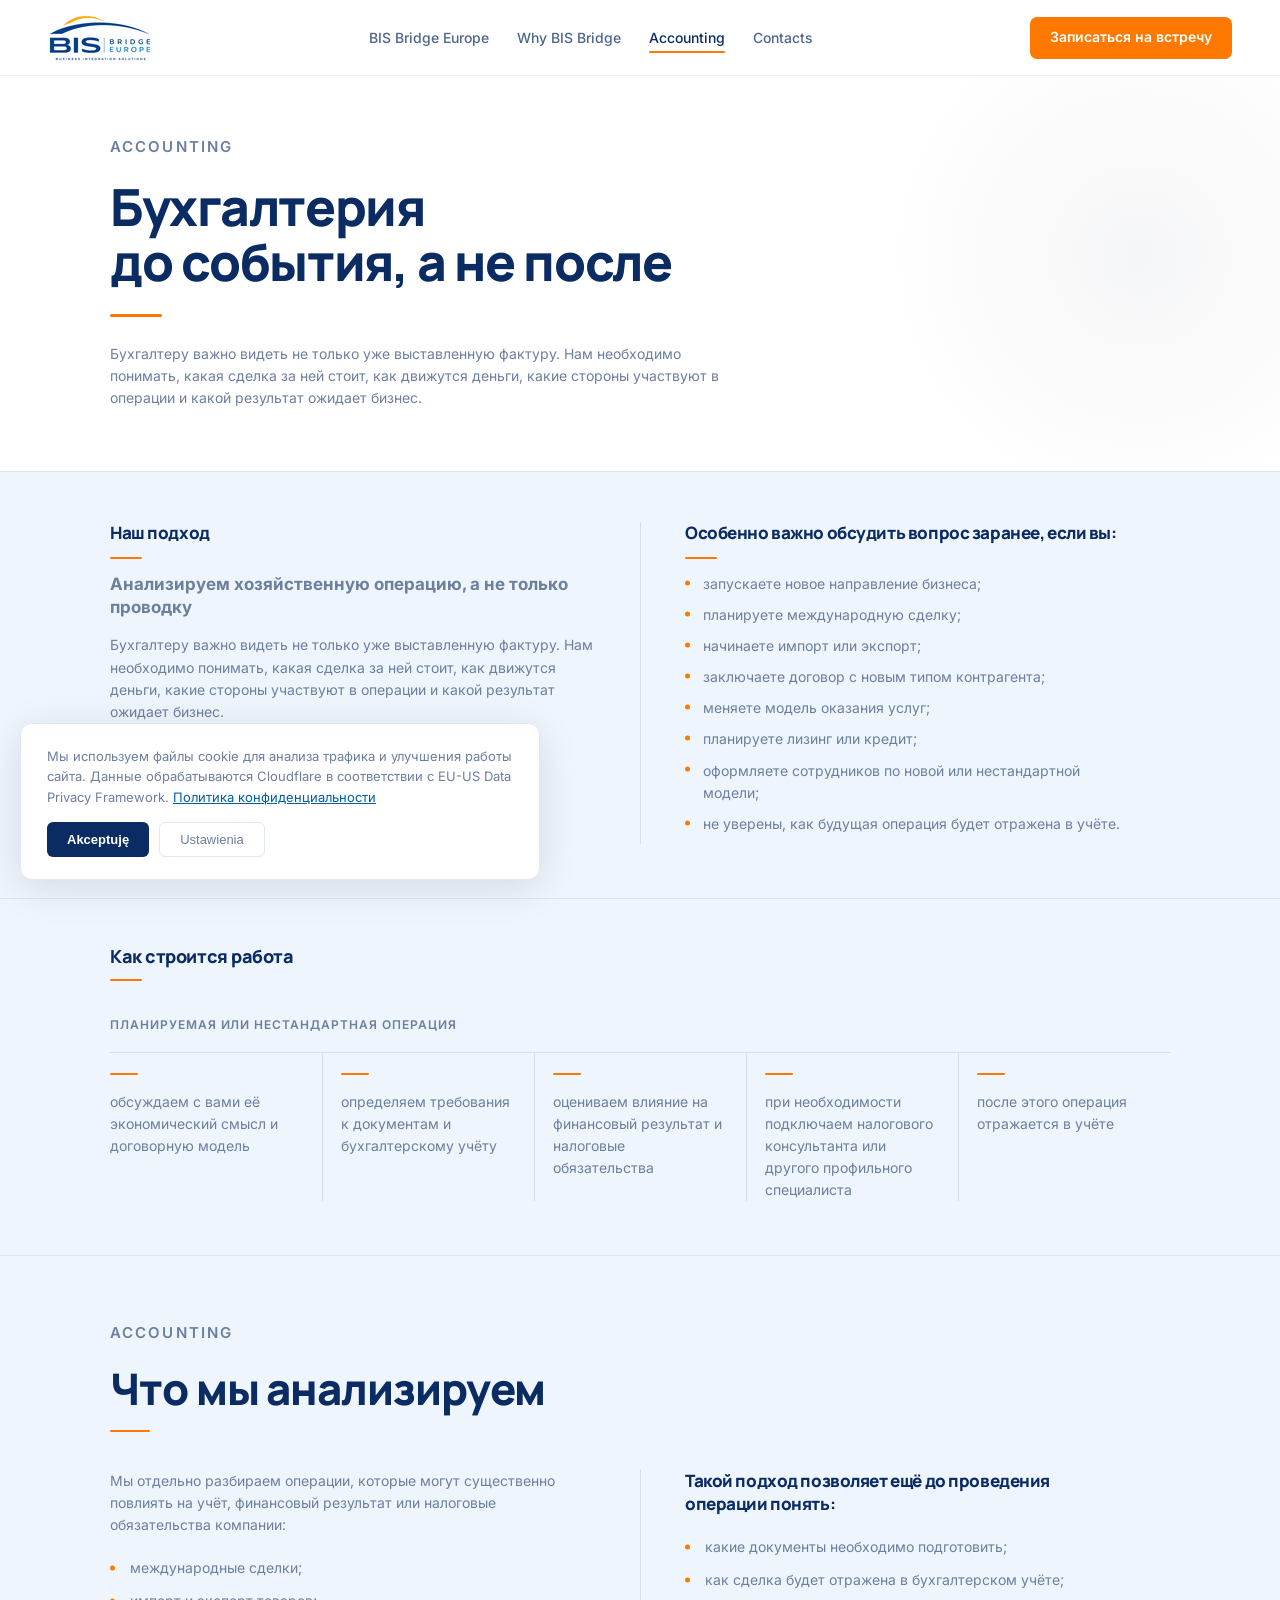
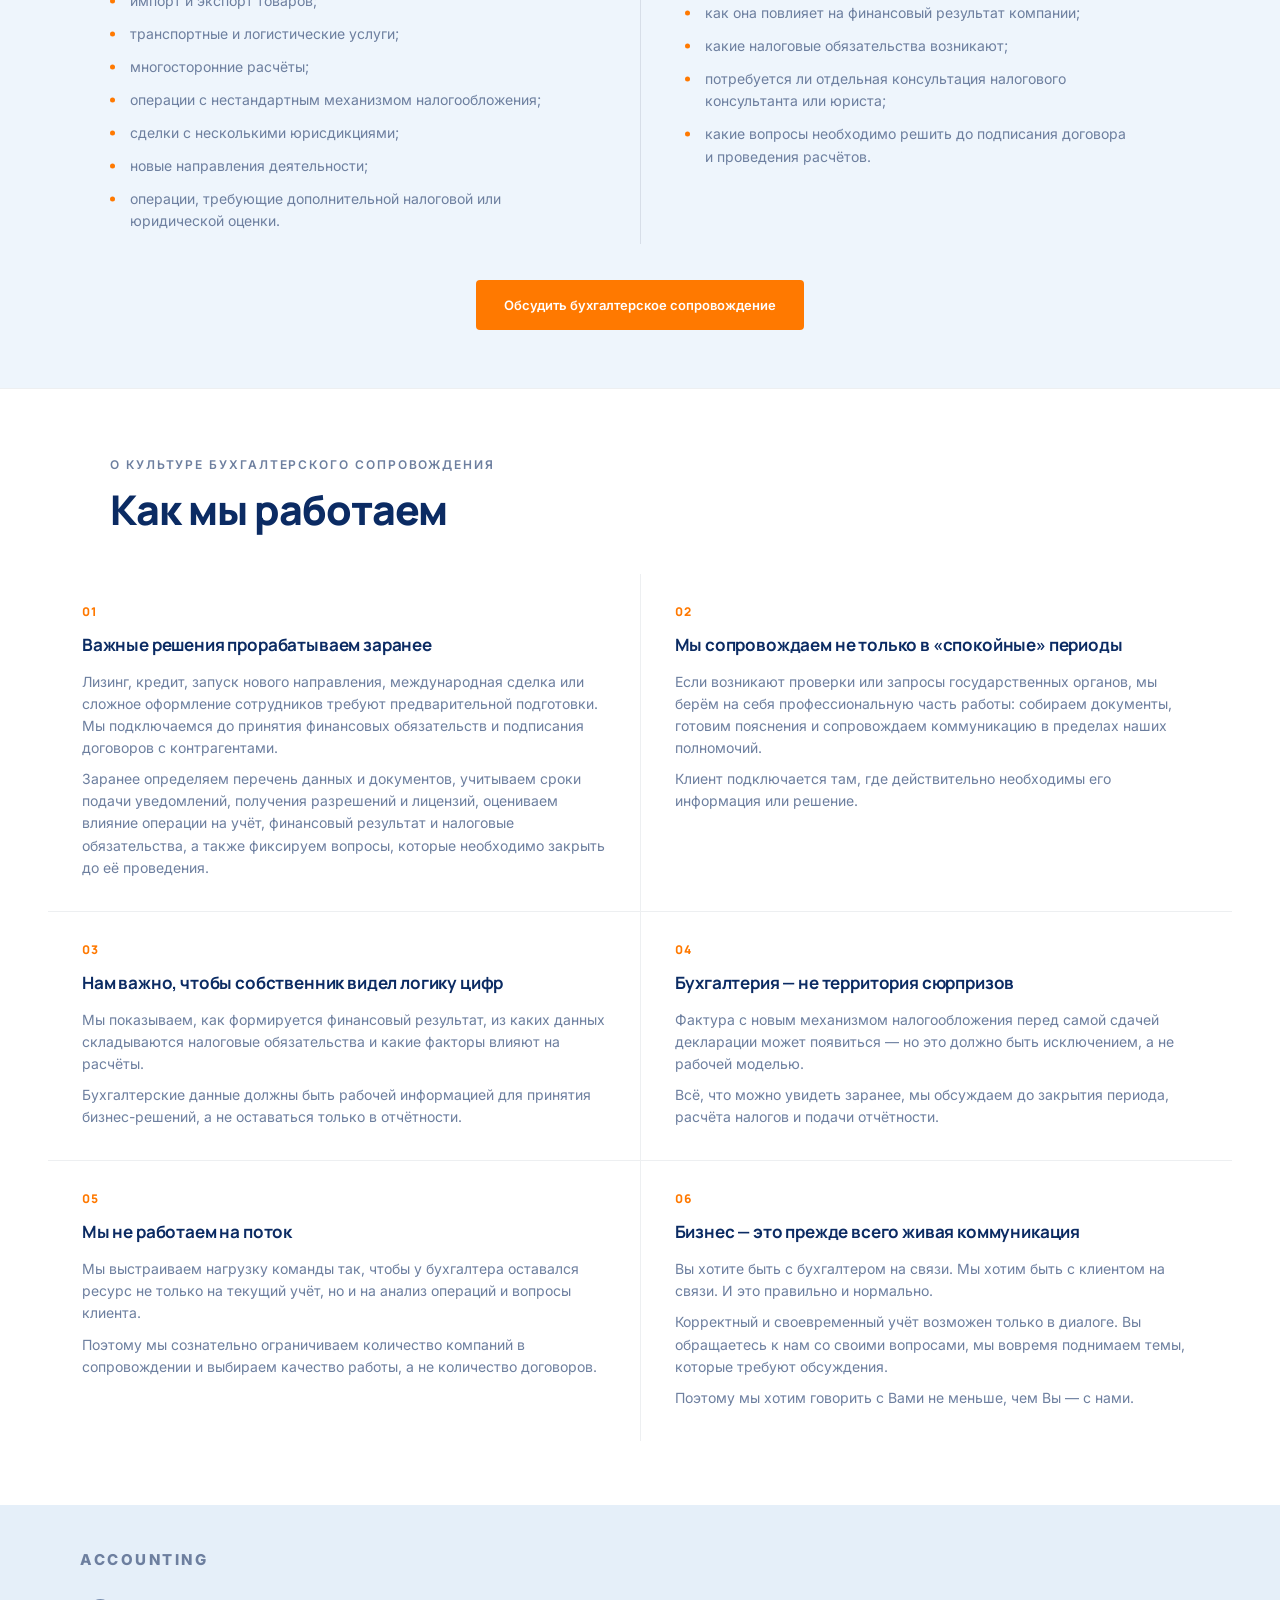
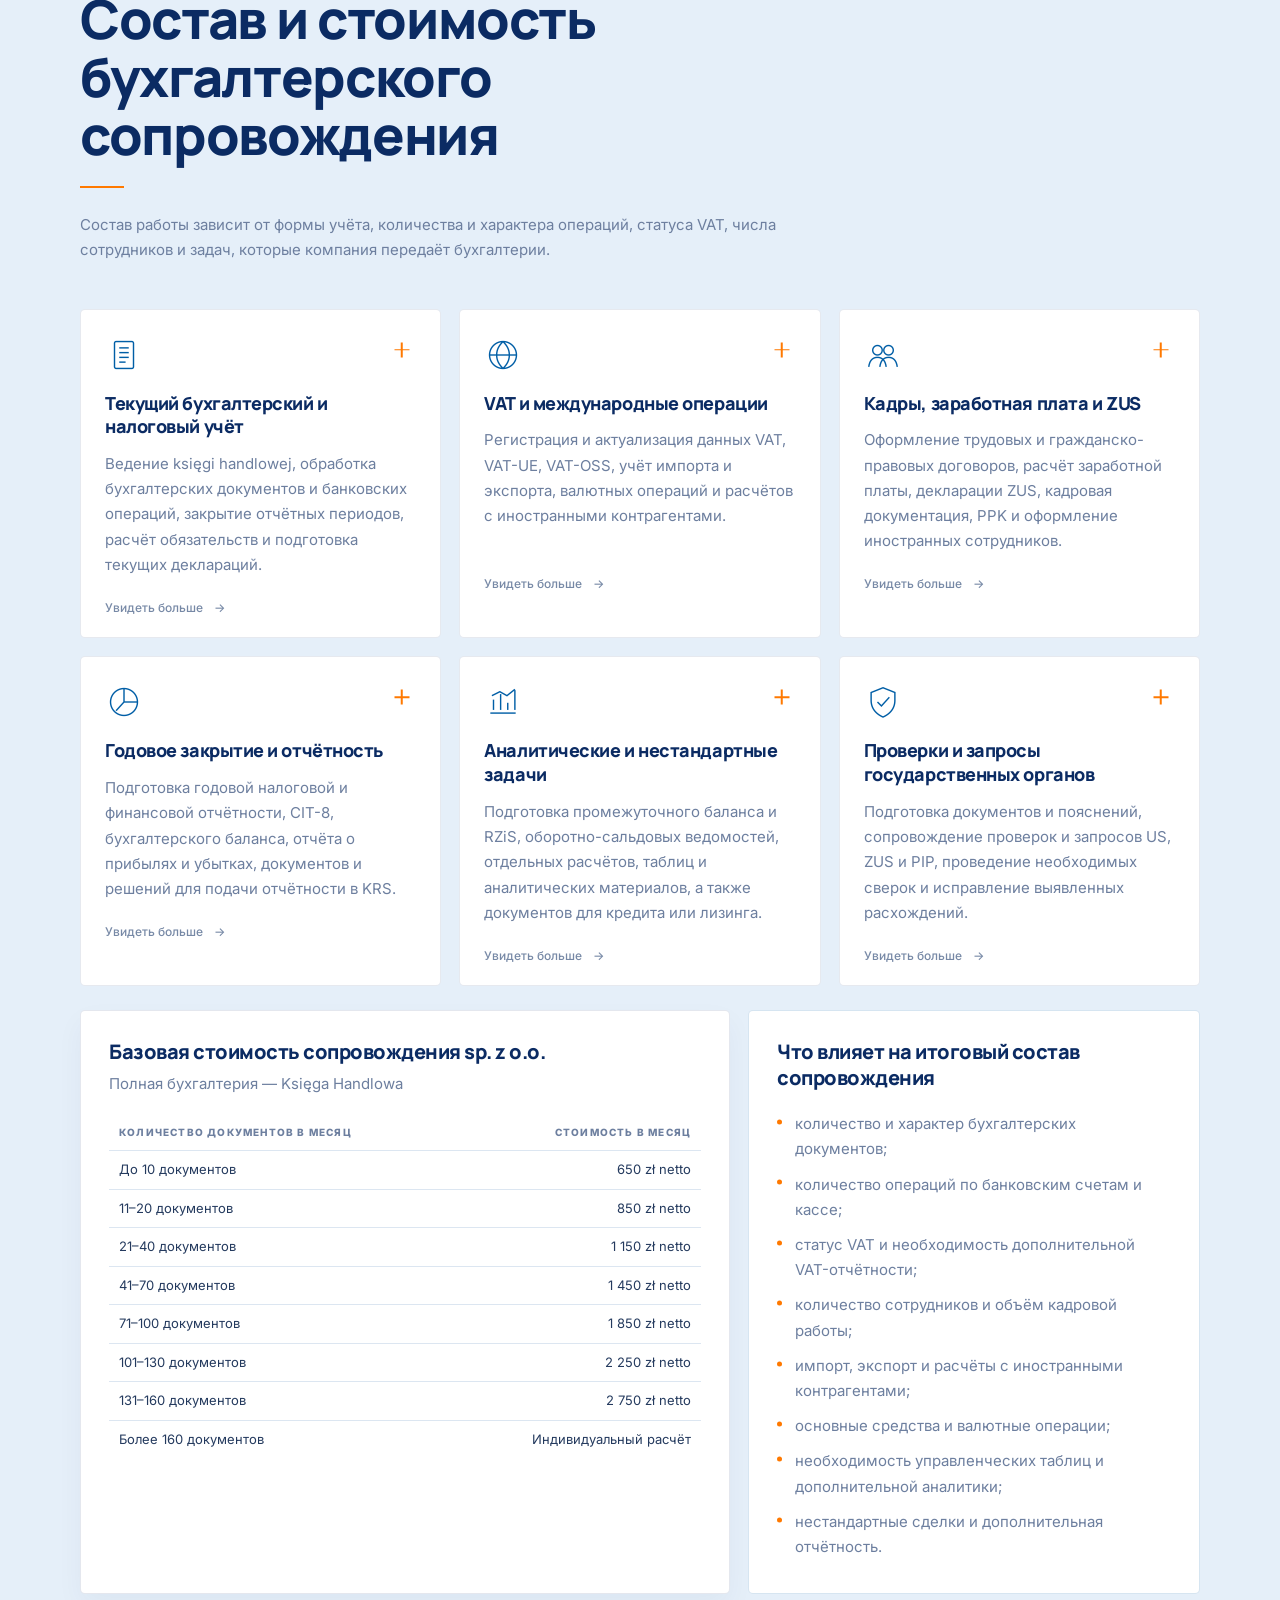
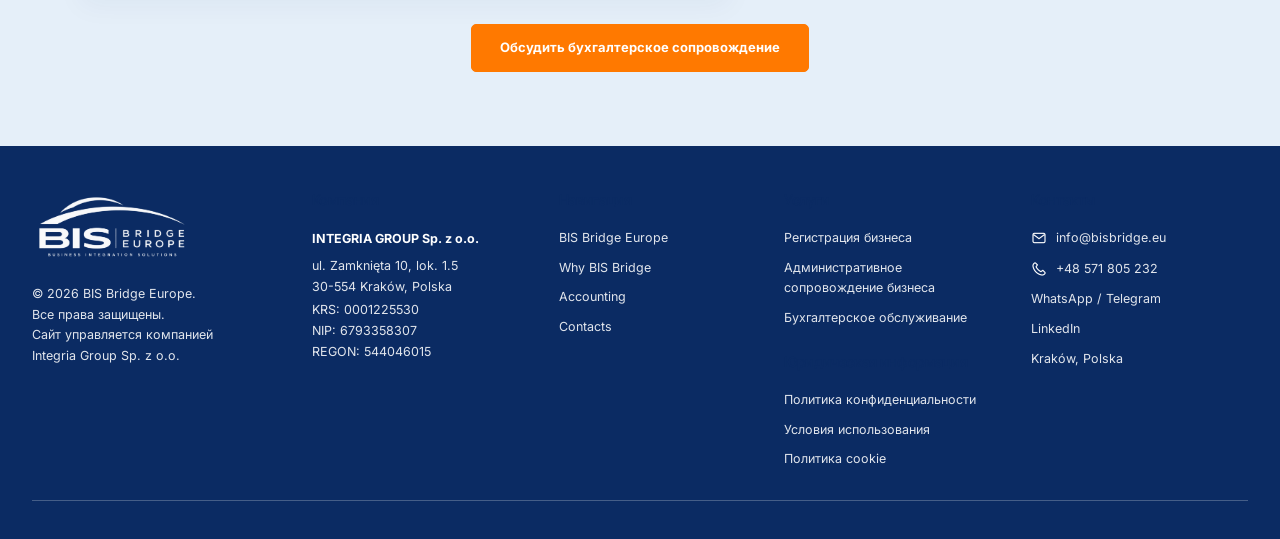
==== commit ac3de253: "Add files via upload" ====
--- a/accounting.html
+++ b/accounting.html
@@ -85,10 +85,10 @@
       .logo img{width:104px;height:48px;object-fit:contain;display:block;}
       nav{flex:1;}
       .main-menu{display:flex;align-items:center;justify-content:center;gap:28px;list-style:none;}
-      .main-menu a{position:relative;font-size:14px;font-weight:500;color:#0b2b63;opacity:.72;white-space:nowrap;}
+      .main-menu a{position:relative;font-family:'Inter',sans-serif;font-size:14px;line-height:1.3;font-weight:500;color:#0b2b63;opacity:.72;white-space:nowrap;}
       .main-menu a.active{opacity:1;}
       .main-menu a.active::after{content:'';position:absolute;left:0;right:0;bottom:-7px;height:2px;border-radius:10px;background:#ff7900;}
-      .header-button{min-height:42px;padding:0 20px;display:inline-flex;align-items:center;justify-content:center;border-radius:7px;background:#ff7900;color:#fff;font-size:13.5px;font-weight:600;white-space:nowrap;}
+      .header-button{min-height:42px;padding:0 20px;display:inline-flex;align-items:center;justify-content:center;border-radius:7px;background:#ff7900;color:#fff;font-family:'Inter',sans-serif;font-size:14px;line-height:1.15;font-weight:600;white-space:nowrap;}
       @media(max-width:1100px){.header-inner{padding-left:28px;padding-right:28px}.main-menu{gap:18px}.main-menu a{font-size:13px}}
       @media(max-width:940px){.main-menu{display:none}}
       @media(max-width:680px){:host{height:70px}.header{height:70px}.header-inner{padding-left:20px;padding-right:20px}.header-button{display:none}}
--- a/site.css
+++ b/site.css
@@ -272,13 +272,9 @@
 *{box-sizing:border-box}
 .bis3-section{
   position:relative;
-  overflow:visible;
+  overflow:hidden;
   padding:72px 0 84px;
   background-color:#eef5fc;
-  background-image:url('why-bis-bridge-bg.png');
-  background-repeat:no-repeat;
-  background-size:700px auto;
-  background-position:right 0px top 10px;
   color:var(--bis3-navy);
   font-family:var(--B,'Inter',Arial,sans-serif);
 }
@@ -3889,9 +3885,9 @@
 #model.bbm-section{
   position:relative;
   isolation:isolate;
-  overflow:hidden;
+  overflow:visible;
   padding:58px 0 78px;
-  background:linear-gradient(180deg,#eef5fc 0%,#edf5fc 54%,#f2f8fd 100%);
+  background:#eef5fc;
   color:#0b2b63;
   font-family:'Inter',sans-serif;
 }
@@ -3900,9 +3896,9 @@
 #model .bbm-visual{
   position:absolute;
   z-index:1;
-  top:8px;
-  right:max(-235px, calc((100vw - 1440px)/2 - 235px));
-  width:clamp(940px,64vw,1120px);
+  top:0px;
+  right:0;
+  width:clamp(580px,44vw,750px);
   pointer-events:none;
   user-select:none;
 }
@@ -3911,7 +3907,6 @@
   width:100%;
   height:auto;
   opacity:.98;
-  filter:contrast(1.10) brightness(1.02);
 }
 
 /* Main content */
@@ -4173,7 +4168,11 @@
 
 
 
-/* ===== BIS BRIDGE MODEL — remove top haze / trailing veil ===== */
+/* =========================================================
+   BIS BRIDGE MODEL — FINAL RIGHT-SIDE VISUAL OVERRIDE
+   Keeps only the protruding right-side construction visible.
+   Replace site.css with this file together with the new PNG.
+   ========================================================= */
 #model.bbm-section::before,
 #model.bbm-section::after{
   content:none !important;
@@ -4184,7 +4183,20 @@
   background:#eef5fc !important;
 }
 
+#model .bbm-head,
+#model .bbm-kicker,
+#model .bbm-stack,
+#model .bbm-transition{
+  width:min(760px, calc(100% - 24px)) !important;
+  max-width:760px !important;
+  margin-left:auto !important;
+  margin-right:auto !important;
+}
+
 #model .bbm-visual{
+  top:42px !important;
+  right:max(-270px, calc((100vw - 1440px)/2 - 270px)) !important;
+  width:clamp(680px, 49vw, 860px) !important;
   opacity:1 !important;
 }
 
@@ -4193,12 +4205,15 @@
   filter:none !important;
 }
 
-#model .bbm-head,
-#model .bbm-kicker,
 #model .bbm-card,
-#model .bbm-transition,
+#model .bbm-transition{
+  background:#ffffff !important;
+  opacity:1 !important;
+}
+
 #model .bbm-title,
 #model .bbm-subtitle,
+#model .bbm-kicker,
 #model .bbm-card-copy h3,
 #model .bbm-lead,
 #model .bbm-list li,
@@ -4208,3 +4223,376 @@
 #model .bbm-next h4{
   opacity:1 !important;
 }
+
+@media (max-width: 1200px){
+  #model .bbm-head,
+  #model .bbm-kicker,
+  #model .bbm-stack,
+  #model .bbm-transition{
+    width:min(730px, 100%) !important;
+    max-width:730px !important;
+  }
+  #model .bbm-visual{
+    right:-300px !important;
+    width:760px !important;
+  }
+}
+
+@media (max-width: 980px){
+  #model .bbm-head,
+  #model .bbm-kicker,
+  #model .bbm-stack,
+  #model .bbm-transition{
+    width:min(690px, 100%) !important;
+    max-width:690px !important;
+  }
+  #model .bbm-visual{
+    top:54px !important;
+    right:-310px !important;
+    width:680px !important;
+  }
+}
+
+@media (max-width: 760px){
+  #model .bbm-head,
+  #model .bbm-kicker,
+  #model .bbm-stack,
+  #model .bbm-transition{
+    width:100% !important;
+    max-width:none !important;
+  }
+  #model .bbm-visual{
+    display:none !important;
+  }
+}
+
+
+/* ===== BIS BRIDGE MODEL — micro fix: smaller, more right, no faded upper trail ===== */
+#model .bbm-visual{
+  top:88px !important;
+  right:max(-395px, calc((100vw - 1440px)/2 - 395px)) !important;
+  width:clamp(360px, 25vw, 430px) !important;
+  overflow:hidden !important;
+  clip-path: inset(58px 0 0 88px) !important;
+}
+
+#model .bbm-visual img{
+  opacity:1 !important;
+  filter:none !important;
+}
+
+@media (max-width: 1200px){
+  #model .bbm-visual{
+    top:96px !important;
+    right:-410px !important;
+    width:390px !important;
+    clip-path: inset(58px 0 0 88px) !important;
+  }
+}
+
+@media (max-width: 980px){
+  #model .bbm-visual{
+    top:108px !important;
+    right:-430px !important;
+    width:350px !important;
+    clip-path: inset(64px 0 0 92px) !important;
+  }
+}
+
+
+/* ===== BIS BRIDGE MODEL — placement correction =====
+   Restore the right-side architectural model after the previous
+   micro-fix moved it outside the viewport.
+*/
+#model .bbm-visual{
+  top:62px !important;
+  right:56px !important;
+  width:460px !important;
+  overflow:visible !important;
+  clip-path:none !important;
+  opacity:1 !important;
+}
+
+#model .bbm-visual img{
+  display:block !important;
+  width:100% !important;
+  height:auto !important;
+  opacity:1 !important;
+  filter:none !important;
+}
+
+@media (max-width:1200px){
+  #model .bbm-visual{
+    top:70px !important;
+    right:24px !important;
+    width:420px !important;
+  }
+}
+
+@media (max-width:980px){
+  #model .bbm-visual{
+    top:78px !important;
+    right:-20px !important;
+    width:380px !important;
+  }
+}
+
+@media (max-width:760px){
+  #model .bbm-visual{
+    display:none !important;
+  }
+}
+
+
+/* ===== BIS BRIDGE MODEL — CLEAN VERSION, NO ARCHITECTURAL VISUAL ===== */
+
+/* Полностью убираем архитектурную подложку */
+#model .bbm-visual{
+  display:none !important;
+}
+
+/* Убираем любые верхние декоративные/полупрозрачные слои */
+#model.bbm-section::before,
+#model.bbm-section::after{
+  content:none !important;
+  display:none !important;
+}
+
+/* Оставляем ровный чистый фон без градиентной дымки */
+#model.bbm-section{
+  background:#eef5fc !important;
+  background-image:none !important;
+}
+
+/* Никаких полупрозрачных наложений на контент */
+#model .bbm-wrap,
+#model .bbm-head,
+#model .bbm-kicker,
+#model .bbm-stack,
+#model .bbm-card,
+#model .bbm-transition{
+  opacity:1 !important;
+  filter:none !important;
+}
+
+
+/* Убираем фоновую картинку на why-bis-bridge */
+#model .bbm-visual { display:none !important; }
+
+
+/* ==========================================================================
+   BIS BRIDGE — FINAL BACKGROUND SYSTEM
+   Source prompt is preserved below in this CSS and also in
+   BIS_Bridge_background_prompt.txt
+
+   PALETTE
+   A  = #EEF5FC  main light blue
+   B  = #FFFFFF  white
+   C  = #E5EFF9  stronger light blue
+   Footer = #0B2B63
+   ========================================================================== */
+
+:root{
+  --bb-bg-a:#EEF5FC;
+  --bb-bg-b:#FFFFFF;
+  --bb-bg-c:#E5EFF9;
+  --bb-footer:#0B2B63;
+}
+
+/* --------------------------------------------------------------------------
+   HOME
+   HERO stays image-based.
+   Services = A
+   “Мы строим систему” = B
+   Final CTA = C
+   -------------------------------------------------------------------------- */
+
+body[data-page="home"] #services.s2{
+  background-color:var(--bb-bg-a) !important;
+  background-image:
+    url(services-lines-left.png),
+    url(services-lines-right.png) !important;
+  background-repeat:no-repeat,no-repeat !important;
+  background-position:left 120px,right 60px !important;
+  background-size:190px 800px,272px 870px !important;
+}
+
+/* Full-width white semantic zone inside the existing services section */
+body[data-page="home"] #services .s2-system{
+  position:relative !important;
+  isolation:isolate;
+  padding-top:46px !important;
+  margin-top:8px !important;
+}
+
+body[data-page="home"] #services .s2-system::before{
+  content:"" !important;
+  position:absolute !important;
+  z-index:-1 !important;
+  top:0 !important;
+  bottom:0 !important;
+  left:50% !important;
+  width:100vw !important;
+  transform:translateX(-50%) !important;
+  background:var(--bb-bg-b) !important;
+}
+
+/* Final CTA within s2-system becomes a full-width C band */
+body[data-page="home"] #services .s2-system > div:last-child{
+  position:relative !important;
+  isolation:isolate;
+  padding:34px 0 40px !important;
+  margin-top:44px !important;
+}
+
+body[data-page="home"] #services .s2-system > div:last-child::before{
+  content:"" !important;
+  position:absolute !important;
+  z-index:-1 !important;
+  inset:0 auto 0 50% !important;
+  width:100vw !important;
+  transform:translateX(-50%) !important;
+  background:var(--bb-bg-c) !important;
+}
+
+/* --------------------------------------------------------------------------
+   WHY BIS BRIDGE
+   Analysis = A
+   Personal architecture = B
+   Accounting transition = C
+   -------------------------------------------------------------------------- */
+
+body[data-page="why"] .bis3-section{
+  background:var(--bb-bg-a) !important;
+  background-image:none !important;
+}
+
+body[data-page="why"] #screen4{
+  background:var(--bb-bg-b) !important;
+}
+
+body[data-page="why"] #screen4 .s4-bridge-bg{
+  display:none !important;
+  background:none !important;
+  opacity:0 !important;
+}
+
+/* the “Следующий этап — Бухгалтерское сопровождение” section */
+body[data-page="why"] #screen4 + section{
+  background:var(--bb-bg-c) !important;
+}
+
+/* Keep cards clean white */
+body[data-page="why"] .bis3-card,
+body[data-page="why"] #screen4 .s4-card,
+body[data-page="why"] #screen4 + section > div > div{
+  background:var(--bb-bg-b) !important;
+}
+
+/* --------------------------------------------------------------------------
+   ACCOUNTING
+   Hero = B
+   Approach + Process + Analysis = A
+   Culture = B
+   Pricing = C
+   -------------------------------------------------------------------------- */
+
+body[data-page="accounting"] .acc-hero{
+  background:var(--bb-bg-b) !important;
+  background-image:none !important;
+}
+
+body[data-page="accounting"] .acc-approach,
+body[data-page="accounting"] .acc-process,
+body[data-page="accounting"] .acc-analysis{
+  background:var(--bb-bg-a) !important;
+  background-image:none !important;
+}
+
+body[data-page="accounting"] .acc-culture{
+  background:var(--bb-bg-b) !important;
+  background-image:none !important;
+}
+
+body[data-page="accounting"] .accounting-pricing{
+  background:var(--bb-bg-c) !important;
+  background-image:none !important;
+}
+
+body[data-page="accounting"] .accounting-pricing .ap-service,
+body[data-page="accounting"] .accounting-pricing .ap-panel{
+  background:var(--bb-bg-b) !important;
+}
+
+/* --------------------------------------------------------------------------
+   CONTACTS
+   One calm A-zone + footer.
+   -------------------------------------------------------------------------- */
+
+body[data-page="contacts"] .contact-page{
+  background:var(--bb-bg-a) !important;
+  background-image:none !important;
+}
+
+body[data-page="contacts"] .contact-page::after{
+  content:none !important;
+  display:none !important;
+}
+
+body[data-page="contacts"] .person-card,
+body[data-page="contacts"] .contact-direct,
+body[data-page="contacts"] .form-block input,
+body[data-page="contacts"] .form-block textarea{
+  background:var(--bb-bg-b) !important;
+}
+
+/* --------------------------------------------------------------------------
+   GLOBAL FOOTER
+   -------------------------------------------------------------------------- */
+
+body .footer{
+  background:var(--bb-footer) !important;
+  background-image:none !important;
+}
+
+/* --------------------------------------------------------------------------
+   Responsive: preserve the same background logic on tablet/mobile.
+   -------------------------------------------------------------------------- */
+@media(max-width:980px){
+  body[data-page="home"] #services.s2{
+    background-position:left 220px,right 170px !important;
+    background-size:130px auto,180px auto !important;
+  }
+}
+@media(max-width:680px){
+  body[data-page="home"] #services.s2{
+    background-image:none !important;
+  }
+}
+
+/* ==========================================================================
+   PRESERVED DESIGN PROMPT
+
+   A = #EEF5FC
+   B = #FFFFFF
+   C = #E5EFF9
+   Footer = #0B2B63
+
+   HOME:
+   HERO VISUAL → A services → B system → C final CTA → FOOTER
+
+   WHY BIS BRIDGE:
+   A BIS BRIDGE MODEL → B Personal architecture → C Accounting transition
+   → FOOTER
+
+   ACCOUNTING:
+   B hero → A approach → A process → A analysis → B culture → C pricing
+   → FOOTER
+
+   CONTACTS:
+   A contacts → FOOTER
+
+   Rule: background changes only when the semantic stage changes.
+   Do not introduce page-specific shades or extra gradients.
+   ========================================================================== */
+
